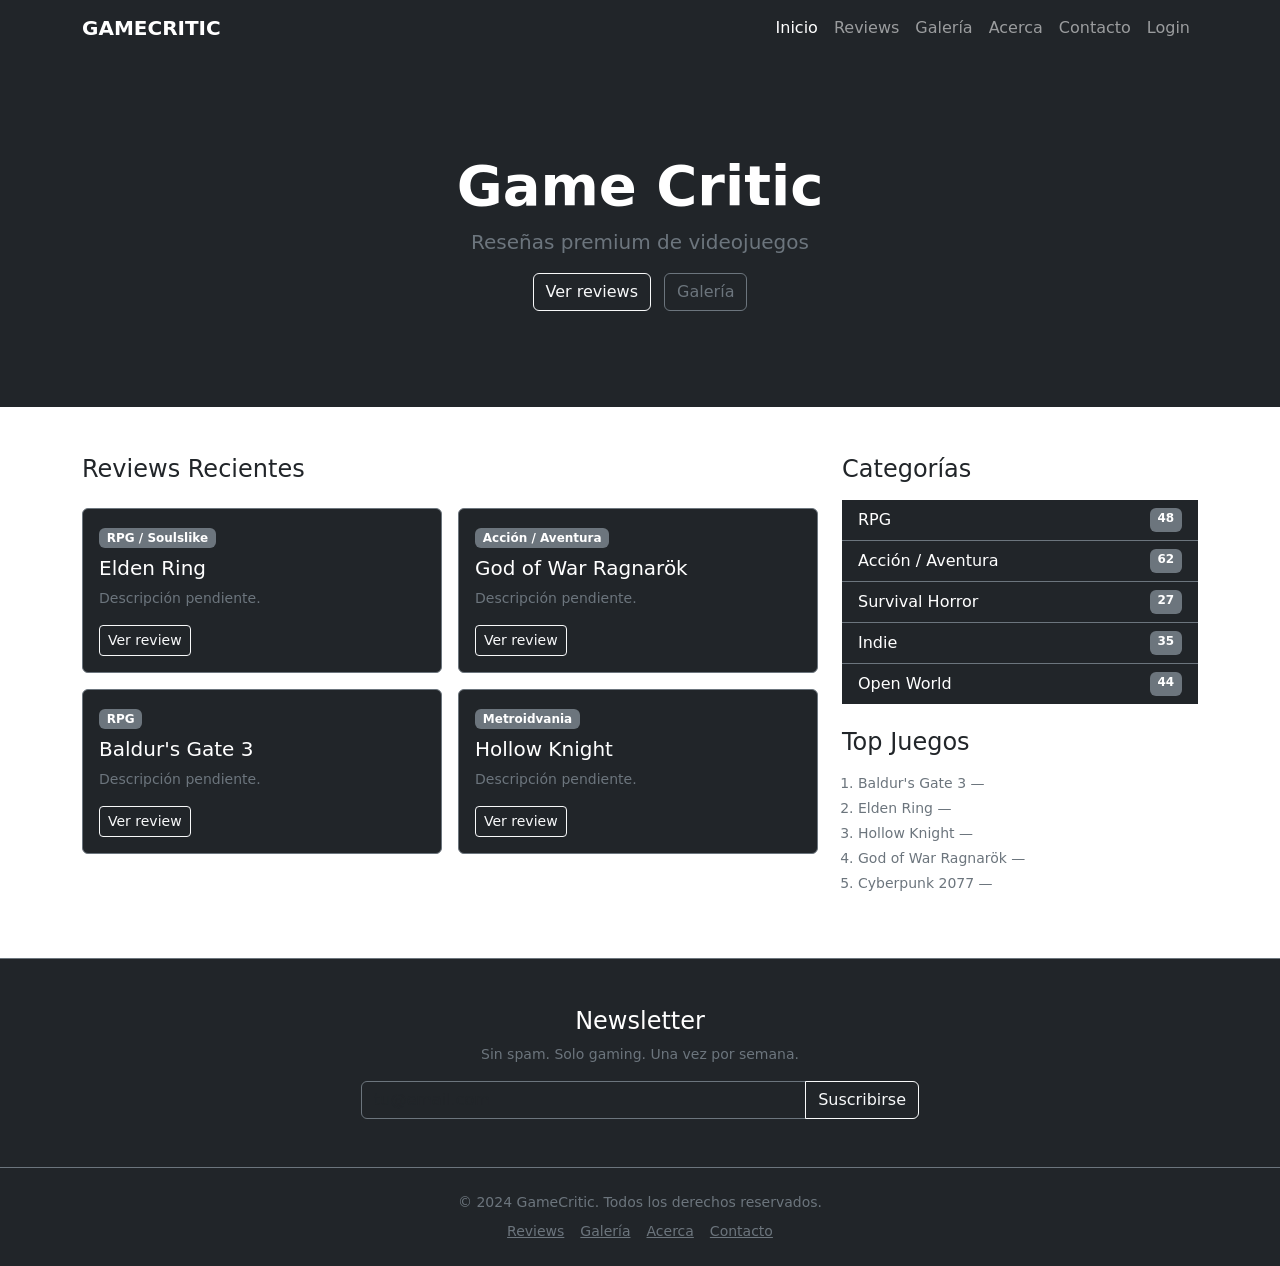
==== index.html @ 5fe4a776 "Base con todas las pages y forma" ====
<!doctype html>
<html lang="es">
  <head>
    <meta charset="UTF-8" />
    <meta name="viewport" content="width=device-width, initial-scale=1.0" />
    <title>Game Critic — Reseñas de Videojuegos</title>

    <link
      rel="stylesheet"
      href="https://cdn.jsdelivr.net/npm/bootstrap@5.3.3/dist/css/bootstrap.min.css"
    />
    <link
      rel="stylesheet"
      href="https://cdn.jsdelivr.net/npm/bootstrap-icons@1.11.3/font/bootstrap-icons.min.css"
    />
    <link rel="stylesheet" href="css/styles.css" />
  </head>
  <body>
    <!-- navbar — falta aplicar estilos propios, por ahora usa Bootstrap puro -->
    <nav class="navbar navbar-expand-lg navbar-dark bg-dark">
      <div class="container">
        <a class="navbar-brand fw-bold" href="index.html">GAMECRITIC</a>
        <button
          class="navbar-toggler"
          type="button"
          data-bs-toggle="collapse"
          data-bs-target="#navMenu"
          aria-controls="navMenu"
          aria-expanded="false"
          aria-label="Toggle navigation"
        >
          <span class="navbar-toggler-icon"></span>
        </button>
        <div class="collapse navbar-collapse" id="navMenu">
          <ul class="navbar-nav ms-auto">
            <li class="nav-item">
              <a class="nav-link active" href="index.html">Inicio</a>
            </li>
            <li class="nav-item">
              <a class="nav-link" href="pages/review.html">Reviews</a>
            </li>
            <li class="nav-item">
              <a class="nav-link" href="pages/galeria.html">Galería</a>
            </li>
            <li class="nav-item">
              <a class="nav-link" href="pages/acerca.html">Acerca</a>
            </li>
            <li class="nav-item">
              <a class="nav-link" href="pages/contacto.html">Contacto</a>
            </li>
            <li class="nav-item">
              <a class="nav-link" href="pages/login.html">Login</a>
            </li>
          </ul>
        </div>
      </div>
    </nav>

    <!-- hero — TODO: convertir en carousel con imagen de fondo y overlay -->
    <div class="bg-dark text-white py-5">
      <div class="container py-5 text-center">
        <h1 class="display-4 fw-bold">Game Critic</h1>
        <p class="lead text-secondary">Reseñas premium de videojuegos</p>
        <a href="pages/review.html" class="btn btn-outline-light me-2"
          >Ver reviews</a
        >
        <a href="pages/galeria.html" class="btn btn-outline-secondary"
          >Galería</a
        >
      </div>
    </div>

    <!-- contenido principal — TODO: armar layout col-lg-8 / col-lg-4 con sidebar -->
    <div class="container py-5">
      <div class="row g-4">
        <div class="col-lg-8">
          <h2 class="h4 mb-4">Reviews Recientes</h2>

          <!-- TODO: reemplazar con cards reales (review-card con imagen, score, género) -->
          <div class="row g-3">
            <div class="col-md-6">
              <div class="card bg-dark text-white border-secondary">
                <div class="card-body">
                  <span class="badge bg-secondary mb-2">RPG / Soulslike</span>
                  <h5 class="card-title">Elden Ring</h5>
                  <p class="card-text text-secondary small">
                    Descripción pendiente.
                  </p>
                  <a
                    href="pages/review.html"
                    class="btn btn-sm btn-outline-light"
                    >Ver review</a
                  >
                </div>
              </div>
            </div>
            <div class="col-md-6">
              <div class="card bg-dark text-white border-secondary">
                <div class="card-body">
                  <span class="badge bg-secondary mb-2">Acción / Aventura</span>
                  <h5 class="card-title">God of War Ragnarök</h5>
                  <p class="card-text text-secondary small">
                    Descripción pendiente.
                  </p>
                  <a
                    href="pages/review.html"
                    class="btn btn-sm btn-outline-light"
                    >Ver review</a
                  >
                </div>
              </div>
            </div>
            <div class="col-md-6">
              <div class="card bg-dark text-white border-secondary">
                <div class="card-body">
                  <span class="badge bg-secondary mb-2">RPG</span>
                  <h5 class="card-title">Baldur's Gate 3</h5>
                  <p class="card-text text-secondary small">
                    Descripción pendiente.
                  </p>
                  <a
                    href="pages/review.html"
                    class="btn btn-sm btn-outline-light"
                    >Ver review</a
                  >
                </div>
              </div>
            </div>
            <div class="col-md-6">
              <div class="card bg-dark text-white border-secondary">
                <div class="card-body">
                  <span class="badge bg-secondary mb-2">Metroidvania</span>
                  <h5 class="card-title">Hollow Knight</h5>
                  <p class="card-text text-secondary small">
                    Descripción pendiente.
                  </p>
                  <a
                    href="pages/review.html"
                    class="btn btn-sm btn-outline-light"
                    >Ver review</a
                  >
                </div>
              </div>
            </div>
          </div>
        </div>

        <!-- sidebar — TODO: agregar buscador, categorías y top juegos con estilos propios -->
        <div class="col-lg-4">
          <h2 class="h4 mb-3">Categorías</h2>
          <ul class="list-group list-group-flush mb-4">
            <li
              class="list-group-item d-flex justify-content-between bg-dark text-white border-secondary"
            >
              RPG <span class="badge bg-secondary">48</span>
            </li>
            <li
              class="list-group-item d-flex justify-content-between bg-dark text-white border-secondary"
            >
              Acción / Aventura <span class="badge bg-secondary">62</span>
            </li>
            <li
              class="list-group-item d-flex justify-content-between bg-dark text-white border-secondary"
            >
              Survival Horror <span class="badge bg-secondary">27</span>
            </li>
            <li
              class="list-group-item d-flex justify-content-between bg-dark text-white border-secondary"
            >
              Indie <span class="badge bg-secondary">35</span>
            </li>
            <li
              class="list-group-item d-flex justify-content-between bg-dark text-white border-secondary"
            >
              Open World <span class="badge bg-secondary">44</span>
            </li>
          </ul>

          <h2 class="h4 mb-3">Top Juegos</h2>
          <!-- TODO: reemplazar con rank-items estilizados -->
          <ol class="text-secondary small ps-3">
            <li class="mb-1">
              Baldur's Gate 3 — <strong class="text-white">99</strong>
            </li>
            <li class="mb-1">
              Elden Ring — <strong class="text-white">97</strong>
            </li>
            <li class="mb-1">
              Hollow Knight — <strong class="text-white">96</strong>
            </li>
            <li class="mb-1">
              God of War Ragnarök — <strong class="text-white">94</strong>
            </li>
            <li class="mb-1">
              Cyberpunk 2077 — <strong class="text-white">91</strong>
            </li>
          </ol>
        </div>
      </div>
    </div>

    <!-- newsletter — TODO: aplicar estilos propios (fondo oscuro, input y botón con neon) -->
    <div class="bg-dark border-top border-secondary py-5">
      <div class="container text-center">
        <h2 class="h4 text-white mb-2">Newsletter</h2>
        <p class="text-secondary small mb-3">
          Sin spam. Solo gaming. Una vez por semana.
        </p>
        <div class="input-group w-50 mx-auto">
          <input
            type="email"
            class="form-control bg-dark text-white border-secondary"
            placeholder="tu@email.com"
          />
          <button class="btn btn-outline-light" type="button">
            Suscribirse
          </button>
        </div>
      </div>
    </div>

    <!-- footer — TODO: expandir con columnas de redes, navegación y legal -->
    <footer class="bg-dark border-top border-secondary py-4">
      <div class="container text-center text-secondary small">
        <p class="mb-1">
          &copy; 2024 GameCritic. Todos los derechos reservados.
        </p>
        <div class="d-flex justify-content-center gap-3 mt-2">
          <a href="pages/review.html" class="text-secondary">Reviews</a>
          <a href="pages/galeria.html" class="text-secondary">Galería</a>
          <a href="pages/acerca.html" class="text-secondary">Acerca</a>
          <a href="pages/contacto.html" class="text-secondary">Contacto</a>
        </div>
      </div>
    </footer>

    <script src="https://cdn.jsdelivr.net/npm/bootstrap@5.3.3/dist/js/bootstrap.bundle.min.js"></script>
  </body>
</html>
---- css/styles.css ----
/* Game critic, este es el principio */

:root {
  --bg: #0a0a0c;
  --bg-card: #111114;
  --white: #f0f0f0;
  --muted: #6b7280;
  --neon: #39ff64;
  --red: #ff3939;
  --border-glass: rgba(255, 255, 255, 0.08);

  --ff-display: "Barlow Condensed", sans-serif;
  --ff-body: "Inter", sans-serif;
  --ff-mono: "JetBrains Mono", monospace;
}

/* estilos generales del body (quizás despues se cambian), navbar, hero, cards, sidebar, footer... */
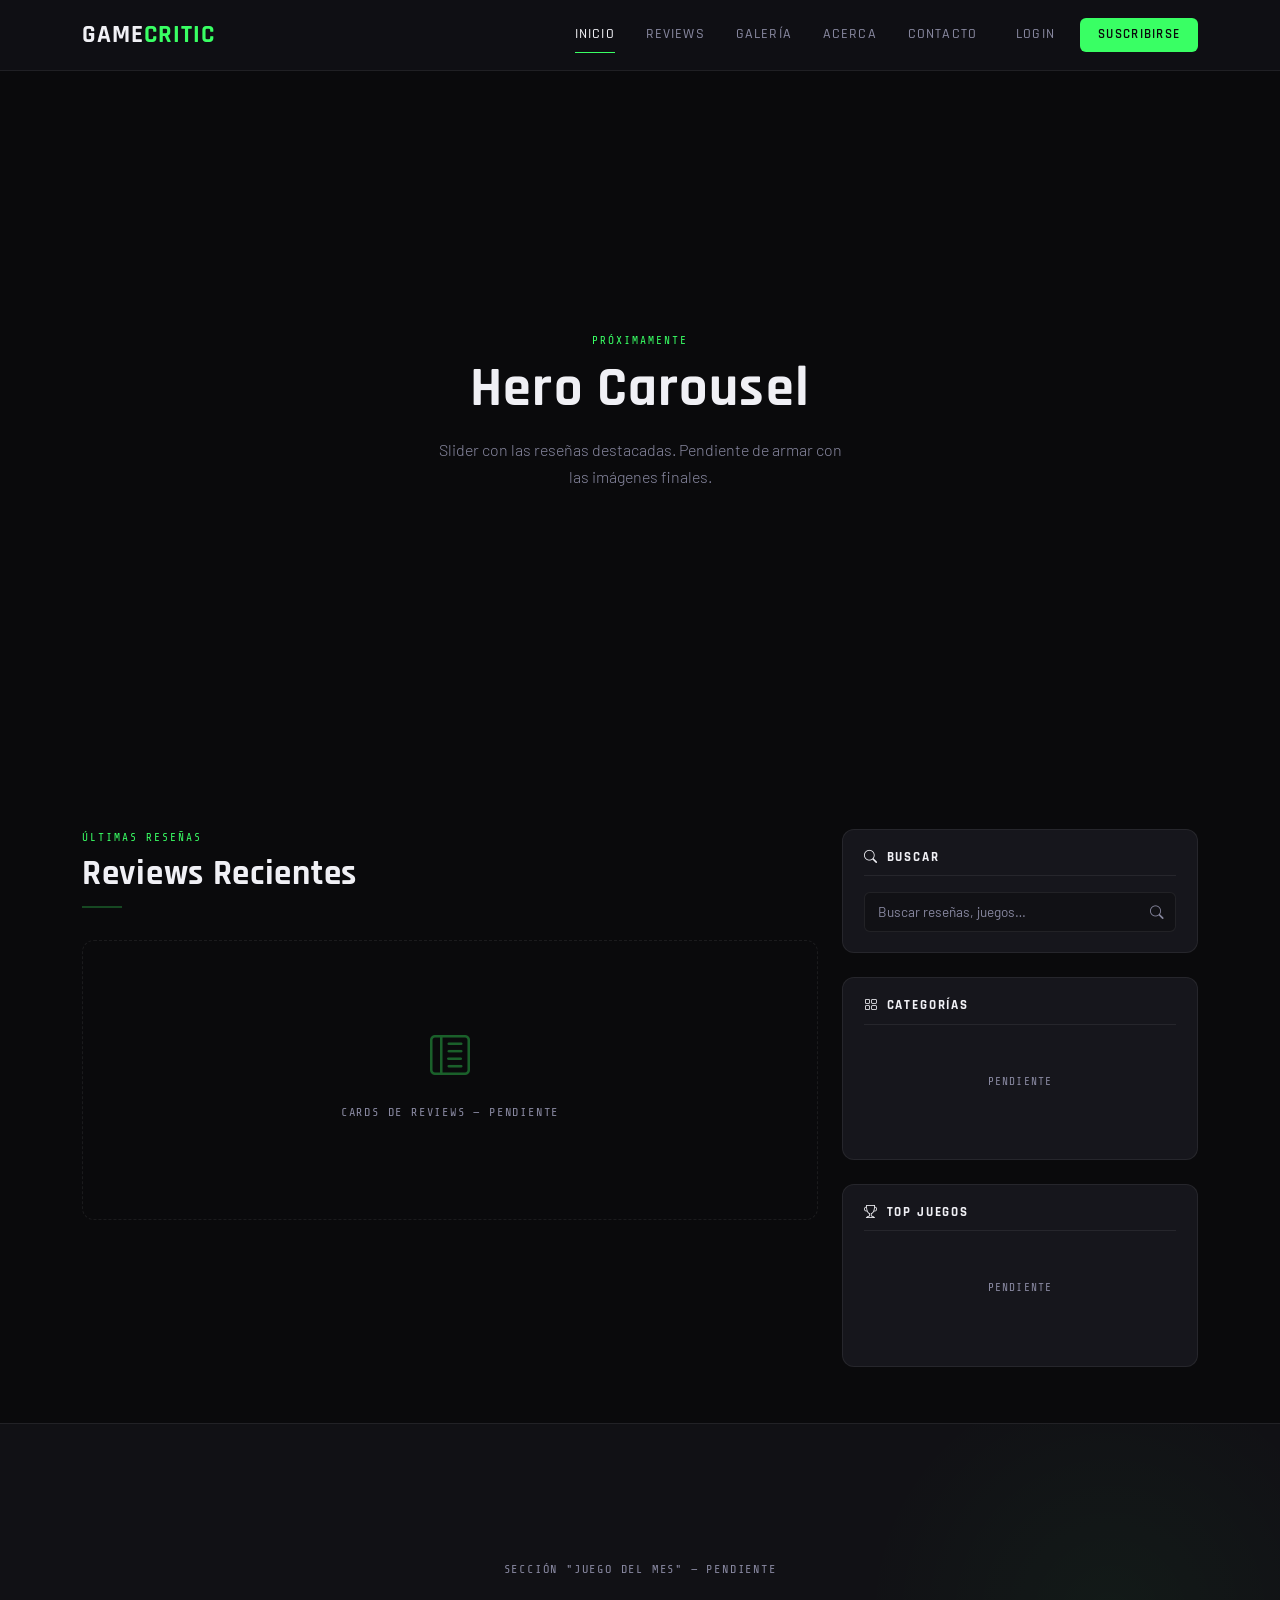
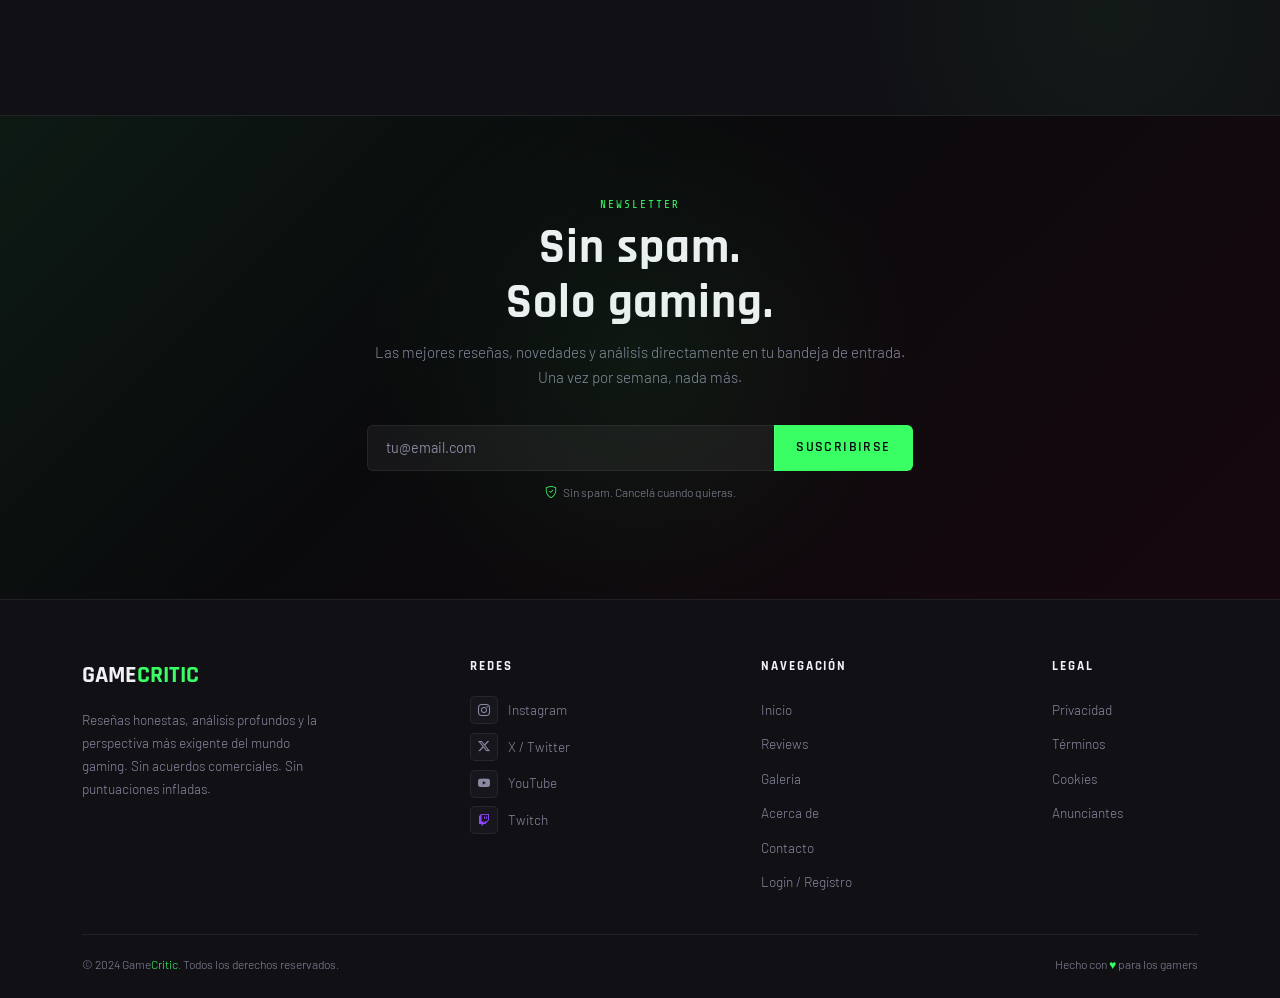
==== commit 9f9b5d30: "Styles e Index mejorados" ====
--- a/index.html
+++ b/index.html
@@ -16,10 +16,11 @@
     <link rel="stylesheet" href="css/styles.css" />
   </head>
   <body>
-    <!-- navbar — falta aplicar estilos propios, por ahora usa Bootstrap puro -->
-    <nav class="navbar navbar-expand-lg navbar-dark bg-dark">
-      <div class="container">
-        <a class="navbar-brand fw-bold" href="index.html">GAMECRITIC</a>
+    <!-- navbar -->
+    <nav id="mainNav" class="navbar navbar-expand-lg fixed-top">
+      <div class="container">
+        <a class="navbar-brand" href="index.html">GAME<span>CRITIC</span></a>
+
         <button
           class="navbar-toggler"
           type="button"
@@ -31,8 +32,11 @@
         >
           <span class="navbar-toggler-icon"></span>
         </button>
+
         <div class="collapse navbar-collapse" id="navMenu">
-          <ul class="navbar-nav ms-auto">
+          <ul
+            class="navbar-nav ms-auto align-items-lg-center gap-lg-1 py-3 py-lg-0"
+          >
             <li class="nav-item">
               <a class="nav-link active" href="index.html">Inicio</a>
             </li>
@@ -40,196 +44,288 @@
               <a class="nav-link" href="pages/review.html">Reviews</a>
             </li>
             <li class="nav-item">
-              <a class="nav-link" href="pages/galeria.html">Galería</a>
-            </li>
-            <li class="nav-item">
-              <a class="nav-link" href="pages/acerca.html">Acerca</a>
-            </li>
-            <li class="nav-item">
-              <a class="nav-link" href="pages/contacto.html">Contacto</a>
-            </li>
-            <li class="nav-item">
+              <a class="nav-link" href="pages/gallery.html">Galería</a>
+            </li>
+            <li class="nav-item">
+              <a class="nav-link" href="pages/about.html">Acerca</a>
+            </li>
+            <li class="nav-item">
+              <a class="nav-link" href="pages/contact.html">Contacto</a>
+            </li>
+            <li class="nav-item ms-lg-2">
               <a class="nav-link" href="pages/login.html">Login</a>
             </li>
+            <li class="nav-item ms-lg-2">
+              <a class="nav-link btn-nav-subscribe" href="pages/login.html"
+                >Suscribirse</a
+              >
+            </li>
           </ul>
         </div>
       </div>
     </nav>
 
-    <!-- hero — TODO: convertir en carousel con imagen de fondo y overlay -->
-    <div class="bg-dark text-white py-5">
-      <div class="container py-5 text-center">
-        <h1 class="display-4 fw-bold">Game Critic</h1>
-        <p class="lead text-secondary">Reseñas premium de videojuegos</p>
-        <a href="pages/review.html" class="btn btn-outline-light me-2"
-          >Ver reviews</a
-        >
-        <a href="pages/galeria.html" class="btn btn-outline-secondary"
-          >Galería</a
-        >
+    <!-- falta carusel -->
+    <div
+      style="
+        min-height: 85vh;
+        display: flex;
+        align-items: center;
+        justify-content: center;
+        padding-top: 57px;
+      "
+    >
+      <div class="text-center px-3">
+        <p class="section-label">Próximamente</p>
+        <h1 style="font-size: clamp(2rem, 5vw, 3.5rem); color: var(--white)">
+          Hero Carousel
+        </h1>
+        <p style="color: var(--muted); max-width: 420px; margin: 1rem auto 0">
+          Slider con las reseñas destacadas. Pendiente de armar con las imágenes
+          finales.
+        </p>
       </div>
     </div>
 
-    <!-- contenido principal — TODO: armar layout col-lg-8 / col-lg-4 con sidebar -->
-    <div class="container py-5">
-      <div class="row g-4">
-        <div class="col-lg-8">
-          <h2 class="h4 mb-4">Reviews Recientes</h2>
-
-          <!-- TODO: reemplazar con cards reales (review-card con imagen, score, género) -->
-          <div class="row g-3">
-            <div class="col-md-6">
-              <div class="card bg-dark text-white border-secondary">
-                <div class="card-body">
-                  <span class="badge bg-secondary mb-2">RPG / Soulslike</span>
-                  <h5 class="card-title">Elden Ring</h5>
-                  <p class="card-text text-secondary small">
-                    Descripción pendiente.
-                  </p>
-                  <a
-                    href="pages/review.html"
-                    class="btn btn-sm btn-outline-light"
-                    >Ver review</a
-                  >
+    <!-- contenido principal -->
+    <section class="content-wrapper">
+      <div class="container">
+        <div class="row g-4">
+          <!-- columna principal -->
+          <div class="col-lg-8">
+            <div class="mb-4">
+              <p class="section-label">Últimas reseñas</p>
+              <h2 class="section-title">Reviews Recientes</h2>
+              <hr class="section-rule" />
+            </div>
+
+            <!-- imagenes faltantes -->
+            <div
+              style="
+                border: 1px dashed var(--border-glass);
+                border-radius: 12px;
+                padding: 5rem 2rem;
+                text-align: center;
+                color: var(--muted);
+              "
+            >
+              <i
+                class="bi bi-layout-text-sidebar-reverse"
+                style="
+                  font-size: 2.5rem;
+                  color: var(--neon);
+                  opacity: 0.35;
+                  display: block;
+                  margin-bottom: 1rem;
+                "
+              ></i>
+              <p
+                style="
+                  font-family: var(--ff-mono);
+                  font-size: 0.75rem;
+                  letter-spacing: 0.15em;
+                  text-transform: uppercase;
+                "
+              >
+                Cards de reviews — pendiente
+              </p>
+            </div>
+          </div>
+
+          <!-- sidebar -->
+          <div class="col-lg-4">
+            <aside class="sidebar">
+              <!-- buscador -->
+              <div class="sidebar-widget">
+                <h6><i class="bi bi-search me-2"></i>Buscar</h6>
+                <div class="search-wrap">
+                  <input type="search" placeholder="Buscar reseñas, juegos…" />
+                  <i class="bi bi-search search-icon"></i>
                 </div>
               </div>
-            </div>
-            <div class="col-md-6">
-              <div class="card bg-dark text-white border-secondary">
-                <div class="card-body">
-                  <span class="badge bg-secondary mb-2">Acción / Aventura</span>
-                  <h5 class="card-title">God of War Ragnarök</h5>
-                  <p class="card-text text-secondary small">
-                    Descripción pendiente.
+
+              <!-- widget categorias -->
+              <div class="sidebar-widget">
+                <h6><i class="bi bi-grid me-2"></i>Categorías</h6>
+                <div
+                  style="
+                    padding: 2rem 0;
+                    text-align: center;
+                    color: var(--muted);
+                  "
+                >
+                  <p
+                    style="
+                      font-family: var(--ff-mono);
+                      font-size: 0.7rem;
+                      letter-spacing: 0.1em;
+                      text-transform: uppercase;
+                    "
+                  >
+                    Pendiente
                   </p>
-                  <a
-                    href="pages/review.html"
-                    class="btn btn-sm btn-outline-light"
-                    >Ver review</a
-                  >
                 </div>
               </div>
-            </div>
-            <div class="col-md-6">
-              <div class="card bg-dark text-white border-secondary">
-                <div class="card-body">
-                  <span class="badge bg-secondary mb-2">RPG</span>
-                  <h5 class="card-title">Baldur's Gate 3</h5>
-                  <p class="card-text text-secondary small">
-                    Descripción pendiente.
+
+              <!-- div.rankitem -->
+              <div class="sidebar-widget">
+                <h6><i class="bi bi-trophy me-2"></i>Top Juegos</h6>
+                <div
+                  style="
+                    padding: 2rem 0;
+                    text-align: center;
+                    color: var(--muted);
+                  "
+                >
+                  <p
+                    style="
+                      font-family: var(--ff-mono);
+                      font-size: 0.7rem;
+                      letter-spacing: 0.1em;
+                      text-transform: uppercase;
+                    "
+                  >
+                    Pendiente
                   </p>
-                  <a
-                    href="pages/review.html"
-                    class="btn btn-sm btn-outline-light"
-                    >Ver review</a
-                  >
                 </div>
               </div>
+            </aside>
+          </div>
+        </div>
+      </div>
+    </section>
+
+    <!-- juego del mes -->
+    <section class="gotm-section">
+      <div class="container">
+        <div class="text-center py-5" style="color: var(--muted)">
+          <i
+            class="bi bi-calendar-star"
+            style="
+              font-size: 2.5rem;
+              color: var(--neon);
+              opacity: 0.35;
+              display: block;
+              margin-bottom: 1rem;
+            "
+          ></i>
+          <p
+            style="
+              font-family: var(--ff-mono);
+              font-size: 0.75rem;
+              letter-spacing: 0.15em;
+              text-transform: uppercase;
+            "
+          >
+            Sección "Juego del Mes" — pendiente
+          </p>
+        </div>
+      </div>
+    </section>
+
+    <!-- newsletter -->
+    <section class="newsletter-section">
+      <div class="container">
+        <div class="row justify-content-center text-center">
+          <div class="col-lg-6">
+            <p class="section-label">Newsletter</p>
+            <h2 class="newsletter-title">Sin spam.<br />Solo gaming.</h2>
+            <p class="newsletter-sub">
+              Las mejores reseñas, novedades y análisis directamente en tu
+              bandeja de entrada. Una vez por semana, nada más.
+            </p>
+            <!-- TODO: agregar acción al form cuando esté definido el destino -->
+            <div class="input-group newsletter-form">
+              <input
+                type="email"
+                class="form-control"
+                placeholder="tu@email.com"
+              />
+              <button class="btn-sub" type="button">Suscribirse</button>
             </div>
-            <div class="col-md-6">
-              <div class="card bg-dark text-white border-secondary">
-                <div class="card-body">
-                  <span class="badge bg-secondary mb-2">Metroidvania</span>
-                  <h5 class="card-title">Hollow Knight</h5>
-                  <p class="card-text text-secondary small">
-                    Descripción pendiente.
-                  </p>
-                  <a
-                    href="pages/review.html"
-                    class="btn btn-sm btn-outline-light"
-                    >Ver review</a
-                  >
-                </div>
-              </div>
-            </div>
-          </div>
-        </div>
-
-        <!-- sidebar — TODO: agregar buscador, categorías y top juegos con estilos propios -->
-        <div class="col-lg-4">
-          <h2 class="h4 mb-3">Categorías</h2>
-          <ul class="list-group list-group-flush mb-4">
-            <li
-              class="list-group-item d-flex justify-content-between bg-dark text-white border-secondary"
-            >
-              RPG <span class="badge bg-secondary">48</span>
-            </li>
-            <li
-              class="list-group-item d-flex justify-content-between bg-dark text-white border-secondary"
-            >
-              Acción / Aventura <span class="badge bg-secondary">62</span>
-            </li>
-            <li
-              class="list-group-item d-flex justify-content-between bg-dark text-white border-secondary"
-            >
-              Survival Horror <span class="badge bg-secondary">27</span>
-            </li>
-            <li
-              class="list-group-item d-flex justify-content-between bg-dark text-white border-secondary"
-            >
-              Indie <span class="badge bg-secondary">35</span>
-            </li>
-            <li
-              class="list-group-item d-flex justify-content-between bg-dark text-white border-secondary"
-            >
-              Open World <span class="badge bg-secondary">44</span>
-            </li>
-          </ul>
-
-          <h2 class="h4 mb-3">Top Juegos</h2>
-          <!-- TODO: reemplazar con rank-items estilizados -->
-          <ol class="text-secondary small ps-3">
-            <li class="mb-1">
-              Baldur's Gate 3 — <strong class="text-white">99</strong>
-            </li>
-            <li class="mb-1">
-              Elden Ring — <strong class="text-white">97</strong>
-            </li>
-            <li class="mb-1">
-              Hollow Knight — <strong class="text-white">96</strong>
-            </li>
-            <li class="mb-1">
-              God of War Ragnarök — <strong class="text-white">94</strong>
-            </li>
-            <li class="mb-1">
-              Cyberpunk 2077 — <strong class="text-white">91</strong>
-            </li>
-          </ol>
-        </div>
-      </div>
-    </div>
-
-    <!-- newsletter — TODO: aplicar estilos propios (fondo oscuro, input y botón con neon) -->
-    <div class="bg-dark border-top border-secondary py-5">
-      <div class="container text-center">
-        <h2 class="h4 text-white mb-2">Newsletter</h2>
-        <p class="text-secondary small mb-3">
-          Sin spam. Solo gaming. Una vez por semana.
-        </p>
-        <div class="input-group w-50 mx-auto">
-          <input
-            type="email"
-            class="form-control bg-dark text-white border-secondary"
-            placeholder="tu@email.com"
-          />
-          <button class="btn btn-outline-light" type="button">
-            Suscribirse
-          </button>
-        </div>
-      </div>
-    </div>
-
-    <!-- footer — TODO: expandir con columnas de redes, navegación y legal -->
-    <footer class="bg-dark border-top border-secondary py-4">
-      <div class="container text-center text-secondary small">
-        <p class="mb-1">
-          &copy; 2024 GameCritic. Todos los derechos reservados.
-        </p>
-        <div class="d-flex justify-content-center gap-3 mt-2">
-          <a href="pages/review.html" class="text-secondary">Reviews</a>
-          <a href="pages/galeria.html" class="text-secondary">Galería</a>
-          <a href="pages/acerca.html" class="text-secondary">Acerca</a>
-          <a href="pages/contacto.html" class="text-secondary">Contacto</a>
+            <p class="newsletter-note">
+              <i class="bi bi-shield-check me-1 text-neon"></i>
+              Sin spam. Cancelá cuando quieras.
+            </p>
+          </div>
+        </div>
+      </div>
+    </section>
+
+    <!-- footer -->
+    <footer class="site-footer">
+      <div class="container">
+        <div class="row g-5">
+          <div class="col-lg-4">
+            <div class="footer-logo">GAME<span>CRITIC</span></div>
+            <p class="footer-desc">
+              Reseñas honestas, análisis profundos y la perspectiva más exigente
+              del mundo gaming. Sin acuerdos comerciales. Sin puntuaciones
+              infladas.
+            </p>
+          </div>
+
+          <div class="col-lg-3 col-sm-6">
+            <p class="footer-heading">Redes</p>
+            <ul class="footer-social">
+              <li>
+                <a href="pages/404.html">
+                  <span class="s-icon"><i class="bi bi-instagram"></i></span>
+                  Instagram
+                </a>
+              </li>
+              <li>
+                <a href="pages/404.html">
+                  <span class="s-icon"><i class="bi bi-twitter-x"></i></span>
+                  X / Twitter
+                </a>
+              </li>
+              <li>
+                <a href="pages/404.html">
+                  <span class="s-icon"><i class="bi bi-youtube"></i></span>
+                  YouTube
+                </a>
+              </li>
+              <li>
+                <a href="pages/404.html">
+                  <span class="s-icon" style="color: #9146ff"
+                    ><i class="bi bi-twitch"></i
+                  ></span>
+                  Twitch
+                </a>
+              </li>
+            </ul>
+          </div>
+
+          <div class="col-lg-3 col-sm-6">
+            <p class="footer-heading">Navegación</p>
+            <ul class="footer-links">
+              <li><a href="index.html">Inicio</a></li>
+              <li><a href="pages/review.html">Reviews</a></li>
+              <li><a href="pages/gallery.html">Galería</a></li>
+              <li><a href="pages/about.html">Acerca de</a></li>
+              <li><a href="pages/contact.html">Contacto</a></li>
+              <li><a href="pages/login.html">Login / Registro</a></li>
+            </ul>
+          </div>
+
+          <div class="col-lg-2 col-sm-6">
+            <p class="footer-heading">Legal</p>
+            <ul class="footer-links">
+              <li><a href="pages/404.html">Privacidad</a></li>
+              <li><a href="pages/404.html">Términos</a></li>
+              <li><a href="pages/404.html">Cookies</a></li>
+              <li><a href="pages/404.html">Anunciantes</a></li>
+            </ul>
+          </div>
+        </div>
+
+        <div class="footer-bottom">
+          <p>
+            &copy; 2024 Game<span class="neon-dot">Critic</span>. Todos los
+            derechos reservados.
+          </p>
+          <p>Hecho con <span class="neon-dot">&#9829;</span> para los gamers</p>
         </div>
       </div>
     </footer>
--- a/css/styles.css
+++ b/css/styles.css
@@ -1,17 +1,1183 @@
-/* Game critic, este es el principio */
+/* game-critic — global styles */
+
+@import url("https://fonts.googleapis.com/css2?family=Rajdhani:wght@400;500;600;700&family=Barlow:ital,wght@0,300;0,400;0,500;0,600;1,300&family=Share+Tech+Mono&display=swap");
 
 :root {
-  --bg: #0a0a0c;
-  --bg-card: #111114;
-  --white: #f0f0f0;
-  --muted: #6b7280;
+  --bg-base: #0a0a0c;
+  --bg-surface: #111115;
+  --bg-card: #16161c;
+  --bg-glass: rgba(18, 18, 24, 0.72);
+  --border-glass: rgba(255, 255, 255, 0.07);
+  --border-glow: rgba(57, 255, 100, 0.25);
   --neon: #39ff64;
-  --red: #ff3939;
-  --border-glass: rgba(255, 255, 255, 0.08);
-
-  --ff-display: "Barlow Condensed", sans-serif;
-  --ff-body: "Inter", sans-serif;
-  --ff-mono: "JetBrains Mono", monospace;
-}
-
-/* estilos generales del body (quizás despues se cambian), navbar, hero, cards, sidebar, footer... */
+  --neon-dim: #1db84a;
+  --red: #e63946;
+  --white: #f0f0f5;
+  --muted: #8888a0;
+  --ff-display: "Rajdhani", sans-serif;
+  --ff-body: "Barlow", sans-serif;
+  --ff-mono: "Share Tech Mono", monospace;
+  --radius: 6px;
+  --radius-lg: 12px;
+  --transition: 0.25s ease;
+}
+
+/* ─── base ─── */
+*,
+*::before,
+*::after {
+  box-sizing: border-box;
+}
+
+html {
+  scroll-behavior: smooth;
+}
+
+body {
+  background-color: var(--bg-base);
+  color: var(--white);
+  font-family: var(--ff-body);
+  font-weight: 300;
+  font-size: 1rem;
+  line-height: 1.65;
+  overflow-x: hidden;
+}
+
+a {
+  color: inherit;
+  text-decoration: none;
+  transition: color var(--transition);
+}
+a:hover {
+  color: var(--neon);
+}
+
+img {
+  max-width: 100%;
+  display: block;
+}
+
+/* ─── tipografías ─── */
+h1,
+h2,
+h3,
+h4,
+h5,
+h6 {
+  font-family: var(--ff-display);
+  font-weight: 700;
+  letter-spacing: 0.02em;
+  line-height: 1.15;
+}
+
+.section-label {
+  font-family: var(--ff-mono);
+  font-size: 0.7rem;
+  letter-spacing: 0.18em;
+  text-transform: uppercase;
+  color: var(--neon);
+  margin-bottom: 0.4rem;
+}
+
+.section-title {
+  font-family: var(--ff-display);
+  font-size: clamp(1.5rem, 3vw, 2.2rem);
+  font-weight: 700;
+  color: var(--white);
+  margin-bottom: 0.25rem;
+}
+
+.section-rule {
+  width: 40px;
+  height: 2px;
+  background: var(--neon);
+  border: none;
+  margin: 0.75rem 0 2rem 0;
+}
+
+/* ─── navbar ─── */
+#mainNav {
+  background: var(--bg-glass);
+  backdrop-filter: blur(18px);
+  -webkit-backdrop-filter: blur(18px);
+  border-bottom: 1px solid var(--border-glass);
+  padding: 0.6rem 0;
+  transition: background var(--transition);
+}
+
+.navbar-brand {
+  font-family: var(--ff-display);
+  font-size: 1.55rem;
+  font-weight: 700;
+  letter-spacing: 0.04em;
+  color: var(--white) !important;
+}
+
+.navbar-brand span {
+  color: var(--neon);
+}
+
+.nav-link {
+  font-family: var(--ff-display);
+  font-size: 0.88rem;
+  font-weight: 500;
+  letter-spacing: 0.08em;
+  text-transform: uppercase;
+  color: var(--muted) !important;
+  padding: 0.4rem 0.85rem !important;
+  position: relative;
+  transition: color var(--transition);
+}
+
+.nav-link::after {
+  content: "";
+  position: absolute;
+  bottom: 0;
+  left: 0.85rem;
+  right: 0.85rem;
+  height: 1px;
+  background: var(--neon);
+  transform: scaleX(0);
+  transform-origin: left;
+  transition: transform var(--transition);
+}
+
+.nav-link:hover,
+.nav-link.active {
+  color: var(--white) !important;
+}
+
+.nav-link:hover::after,
+.nav-link.active::after {
+  transform: scaleX(1);
+}
+
+.btn-nav-subscribe {
+  font-family: var(--ff-display);
+  font-size: 0.82rem;
+  font-weight: 600;
+  letter-spacing: 0.1em;
+  text-transform: uppercase;
+  color: var(--bg-base) !important;
+  background: var(--neon);
+  border: none;
+  padding: 0.4rem 1.1rem !important;
+  border-radius: var(--radius);
+  transition:
+    background var(--transition),
+    box-shadow var(--transition);
+}
+
+.btn-nav-subscribe:hover {
+  background: #fff !important;
+  box-shadow: 0 0 18px rgba(57, 255, 100, 0.45);
+  color: var(--bg-base) !important;
+}
+
+.navbar-toggler {
+  border-color: var(--border-glass);
+}
+.navbar-toggler-icon {
+  filter: invert(1);
+}
+
+/* ─── hero carousel ─── */
+#heroCarousel {
+  margin-top: 57px; /* navbar height */
+}
+
+.hero-slide {
+  height: 92vh;
+  min-height: 540px;
+  position: relative;
+  overflow: hidden;
+}
+
+.hero-bg {
+  position: absolute;
+  inset: 0;
+  background-size: cover;
+  background-position: center top;
+  transform: scale(1.06);
+  transition: transform 1.2s ease;
+  filter: saturate(0.8);
+}
+
+.carousel-item.active .hero-bg {
+  transform: scale(1);
+}
+
+.hero-overlay {
+  position: absolute;
+  inset: 0;
+  background: linear-gradient(
+    to right,
+    rgba(10, 10, 12, 0.92) 0%,
+    rgba(10, 10, 12, 0.65) 50%,
+    rgba(10, 10, 12, 0.2) 100%
+  );
+}
+
+.hero-content {
+  position: absolute;
+  inset: 0;
+  display: flex;
+  flex-direction: column;
+  justify-content: center;
+  padding: 0 5vw;
+  max-width: 680px;
+}
+
+.hero-badge {
+  display: inline-block;
+  font-family: var(--ff-mono);
+  font-size: 0.68rem;
+  letter-spacing: 0.2em;
+  text-transform: uppercase;
+  color: var(--neon);
+  border: 1px solid var(--border-glow);
+  padding: 0.2rem 0.7rem;
+  border-radius: 2px;
+  margin-bottom: 1rem;
+  width: fit-content;
+}
+
+.hero-title {
+  font-size: clamp(2.4rem, 6vw, 4.8rem);
+  font-weight: 700;
+  color: #fff;
+  line-height: 1.05;
+  margin-bottom: 1rem;
+  text-shadow: 0 4px 32px rgba(0, 0, 0, 0.6);
+}
+
+.hero-desc {
+  font-size: 1rem;
+  font-weight: 300;
+  color: rgba(240, 240, 245, 0.78);
+  margin-bottom: 1.8rem;
+  max-width: 480px;
+}
+
+.hero-score {
+  display: inline-flex;
+  align-items: center;
+  gap: 0.6rem;
+  margin-bottom: 1.6rem;
+}
+
+.score-box {
+  font-family: var(--ff-display);
+  font-size: 1.6rem;
+  font-weight: 700;
+  background: var(--neon);
+  color: var(--bg-base);
+  padding: 0.1rem 0.55rem;
+  border-radius: var(--radius);
+  line-height: 1;
+}
+
+.score-label {
+  font-family: var(--ff-mono);
+  font-size: 0.68rem;
+  letter-spacing: 0.12em;
+  color: var(--muted);
+  text-transform: uppercase;
+}
+
+.btn-hero {
+  font-family: var(--ff-display);
+  font-size: 0.9rem;
+  font-weight: 600;
+  letter-spacing: 0.1em;
+  text-transform: uppercase;
+  color: var(--bg-base);
+  background: var(--neon);
+  border: none;
+  padding: 0.7rem 1.8rem;
+  border-radius: var(--radius);
+  display: inline-block;
+  transition:
+    box-shadow var(--transition),
+    background var(--transition);
+}
+
+.btn-hero:hover {
+  background: #fff;
+  color: var(--bg-base);
+  box-shadow: 0 0 24px rgba(57, 255, 100, 0.5);
+}
+
+.btn-hero-outline {
+  background: transparent;
+  color: var(--white);
+  border: 1px solid rgba(255, 255, 255, 0.3);
+  margin-left: 0.8rem;
+}
+
+.btn-hero-outline:hover {
+  background: rgba(255, 255, 255, 0.1);
+  color: var(--white);
+  box-shadow: none;
+}
+
+/* carousel controls */
+.carousel-control-prev,
+.carousel-control-next {
+  width: 4%;
+  opacity: 0.6;
+  transition: opacity var(--transition);
+}
+
+.carousel-control-prev:hover,
+.carousel-control-next:hover {
+  opacity: 1;
+}
+
+.carousel-indicators [data-bs-target] {
+  width: 28px;
+  height: 2px;
+  border-radius: 1px;
+  background: rgba(255, 255, 255, 0.4);
+  border: none;
+  transition:
+    background var(--transition),
+    width var(--transition);
+}
+
+.carousel-indicators .active {
+  background: var(--neon);
+  width: 44px;
+}
+
+/* ─── contenido principal ─── */
+.content-wrapper {
+  padding: 4rem 0 2rem;
+}
+
+/* ─── cards ─── */
+.review-card {
+  background: var(--bg-card);
+  border: 1px solid var(--border-glass);
+  border-radius: var(--radius-lg);
+  overflow: hidden;
+  transition:
+    transform var(--transition),
+    box-shadow var(--transition),
+    border-color var(--transition);
+  height: 100%;
+}
+
+.review-card:hover {
+  transform: translateY(-4px);
+  box-shadow:
+    0 8px 40px rgba(0, 0, 0, 0.5),
+    0 0 0 1px var(--border-glow);
+  border-color: var(--border-glow);
+}
+
+.review-card-img {
+  position: relative;
+  overflow: hidden;
+  height: 200px;
+}
+
+.review-card-img img {
+  width: 100%;
+  height: 100%;
+  object-fit: cover;
+  object-position: top;
+  transition: transform 0.5s ease;
+}
+
+.review-card:hover .review-card-img img {
+  transform: scale(1.05);
+}
+
+.card-genre {
+  position: absolute;
+  top: 0.7rem;
+  left: 0.7rem;
+  font-family: var(--ff-mono);
+  font-size: 0.62rem;
+  letter-spacing: 0.15em;
+  text-transform: uppercase;
+  background: rgba(10, 10, 12, 0.85);
+  color: var(--neon);
+  padding: 0.2rem 0.5rem;
+  border-radius: 3px;
+  border: 1px solid var(--border-glow);
+}
+
+.card-score {
+  position: absolute;
+  bottom: 0.7rem;
+  right: 0.7rem;
+  font-family: var(--ff-display);
+  font-size: 1.1rem;
+  font-weight: 700;
+  background: var(--neon);
+  color: var(--bg-base);
+  width: 40px;
+  height: 40px;
+  border-radius: 6px;
+  display: flex;
+  align-items: center;
+  justify-content: center;
+  line-height: 1;
+}
+
+.card-score.score-red {
+  background: var(--red);
+  color: #fff;
+}
+
+.review-card-body {
+  padding: 1.15rem 1.25rem 1.4rem;
+}
+
+.review-card-body h5 {
+  font-size: 1.05rem;
+  font-weight: 700;
+  color: var(--white);
+  margin-bottom: 0.4rem;
+}
+
+.review-card-body p {
+  font-size: 0.85rem;
+  color: var(--muted);
+  margin-bottom: 1rem;
+  display: -webkit-box;
+  -webkit-line-clamp: 3;
+  -webkit-box-orient: vertical;
+  overflow: hidden;
+}
+
+.btn-review {
+  font-family: var(--ff-display);
+  font-size: 0.78rem;
+  font-weight: 600;
+  letter-spacing: 0.1em;
+  text-transform: uppercase;
+  color: var(--neon);
+  border: 1px solid var(--border-glow);
+  padding: 0.35rem 0.9rem;
+  border-radius: var(--radius);
+  display: inline-block;
+  transition:
+    background var(--transition),
+    color var(--transition);
+}
+
+.btn-review:hover {
+  background: var(--neon);
+  color: var(--bg-base);
+}
+
+/* ─── sidebar ─── */
+.sidebar {
+  position: sticky;
+  top: 76px;
+}
+
+.sidebar-widget {
+  background: var(--bg-card);
+  border: 1px solid var(--border-glass);
+  border-radius: var(--radius-lg);
+  padding: 1.25rem 1.3rem;
+  margin-bottom: 1.5rem;
+}
+
+.sidebar-widget h6 {
+  font-family: var(--ff-display);
+  font-size: 0.82rem;
+  font-weight: 700;
+  letter-spacing: 0.14em;
+  text-transform: uppercase;
+  color: var(--white);
+  margin-bottom: 1rem;
+  padding-bottom: 0.6rem;
+  border-bottom: 1px solid var(--border-glass);
+}
+
+/* buscador */
+.search-wrap {
+  position: relative;
+}
+
+.search-wrap input {
+  background: var(--bg-surface);
+  border: 1px solid var(--border-glass);
+  color: var(--white);
+  border-radius: var(--radius);
+  padding: 0.5rem 2.4rem 0.5rem 0.85rem;
+  font-size: 0.85rem;
+  width: 100%;
+  transition: border-color var(--transition);
+}
+
+.search-wrap input::placeholder {
+  color: var(--muted);
+}
+.search-wrap input:focus {
+  outline: none;
+  border-color: var(--border-glow);
+  background: var(--bg-card);
+}
+
+.search-wrap .search-icon {
+  position: absolute;
+  right: 0.75rem;
+  top: 50%;
+  transform: translateY(-50%);
+  color: var(--muted);
+  font-size: 0.85rem;
+  pointer-events: none;
+}
+
+/* categorias */
+.cat-list {
+  list-style: none;
+  padding: 0;
+  margin: 0;
+}
+
+.cat-list li {
+  display: flex;
+  align-items: center;
+  justify-content: space-between;
+  padding: 0.45rem 0;
+  border-bottom: 1px solid var(--border-glass);
+  font-size: 0.85rem;
+  cursor: pointer;
+  transition: color var(--transition);
+}
+
+.cat-list li:last-child {
+  border-bottom: none;
+}
+.cat-list li:hover {
+  color: var(--neon);
+}
+
+.cat-count {
+  font-family: var(--ff-mono);
+  font-size: 0.68rem;
+  color: var(--muted);
+  background: var(--bg-surface);
+  padding: 0.1rem 0.4rem;
+  border-radius: 3px;
+}
+
+/* rankin de juegos */
+.rank-item {
+  display: flex;
+  align-items: center;
+  gap: 0.85rem;
+  padding: 0.55rem 0;
+  border-bottom: 1px solid var(--border-glass);
+}
+
+.rank-item:last-child {
+  border-bottom: none;
+}
+
+.rank-num {
+  font-family: var(--ff-mono);
+  font-size: 0.7rem;
+  color: var(--neon);
+  width: 18px;
+  flex-shrink: 0;
+}
+
+.rank-img {
+  width: 40px;
+  height: 40px;
+  border-radius: 5px;
+  object-fit: cover;
+  object-position: top;
+  flex-shrink: 0;
+}
+
+.rank-info {
+  flex: 1;
+  min-width: 0;
+}
+
+.rank-name {
+  font-family: var(--ff-display);
+  font-size: 0.85rem;
+  font-weight: 600;
+  white-space: nowrap;
+  overflow: hidden;
+  text-overflow: ellipsis;
+}
+
+.rank-genre {
+  font-size: 0.7rem;
+  color: var(--muted);
+}
+
+.rank-score {
+  font-family: var(--ff-display);
+  font-size: 0.9rem;
+  font-weight: 700;
+  color: var(--neon);
+  flex-shrink: 0;
+}
+
+/* banner */
+.sidebar-banner {
+  background: linear-gradient(135deg, #1a0a2e 0%, #0d1a1f 100%);
+  border: 1px solid rgba(57, 255, 100, 0.15);
+  border-radius: var(--radius-lg);
+  padding: 1.5rem;
+  text-align: center;
+  position: relative;
+  overflow: hidden;
+}
+
+.sidebar-banner::before {
+  content: "";
+  position: absolute;
+  inset: -1px;
+  border-radius: var(--radius-lg);
+  background: linear-gradient(
+    135deg,
+    rgba(57, 255, 100, 0.12),
+    transparent 50%
+  );
+  pointer-events: none;
+}
+
+.sidebar-banner h6 {
+  font-size: 0.72rem;
+  letter-spacing: 0.18em;
+  border: none;
+  padding: 0;
+  margin-bottom: 0.3rem;
+  color: var(--muted);
+}
+
+.sidebar-banner p {
+  font-size: 1.1rem;
+  font-weight: 700;
+  font-family: var(--ff-display);
+  color: var(--white);
+  margin-bottom: 0.7rem;
+}
+
+.sidebar-banner small {
+  display: block;
+  font-size: 0.72rem;
+  color: var(--muted);
+  margin-bottom: 1rem;
+}
+
+.btn-banner {
+  font-family: var(--ff-display);
+  font-size: 0.78rem;
+  font-weight: 600;
+  letter-spacing: 0.1em;
+  text-transform: uppercase;
+  background: var(--neon);
+  color: var(--bg-base);
+  padding: 0.4rem 1rem;
+  border-radius: var(--radius);
+  display: inline-block;
+  transition: box-shadow var(--transition);
+}
+
+.btn-banner:hover {
+  box-shadow: 0 0 18px rgba(57, 255, 100, 0.5);
+  color: var(--bg-base);
+}
+
+/* ─── paginación ─── */
+.pagination .page-link {
+  background: var(--bg-card);
+  border-color: var(--border-glass);
+  color: var(--muted);
+  font-family: var(--ff-display);
+  font-size: 0.85rem;
+  transition:
+    background var(--transition),
+    color var(--transition);
+}
+
+.pagination .page-link:hover {
+  background: var(--bg-surface);
+  color: var(--neon);
+  border-color: var(--border-glow);
+}
+
+.pagination .active .page-link {
+  background: var(--neon);
+  border-color: var(--neon);
+  color: var(--bg-base);
+}
+
+/* ─── juego del me ─── */
+.gotm-section {
+  background: var(--bg-surface);
+  border-top: 1px solid var(--border-glass);
+  border-bottom: 1px solid var(--border-glass);
+  padding: 4.5rem 0;
+  position: relative;
+  overflow: hidden;
+}
+
+.gotm-section::before {
+  content: "";
+  position: absolute;
+  top: -60px;
+  right: -80px;
+  width: 500px;
+  height: 500px;
+  border-radius: 50%;
+  background: radial-gradient(
+    circle,
+    rgba(57, 255, 100, 0.04) 0%,
+    transparent 70%
+  );
+  pointer-events: none;
+}
+
+.gotm-img-wrap {
+  position: relative;
+  border-radius: var(--radius-lg);
+  overflow: hidden;
+}
+
+.gotm-img-wrap::after {
+  content: "";
+  position: absolute;
+  inset: 0;
+  border-radius: var(--radius-lg);
+  box-shadow: inset 0 0 0 1px rgba(57, 255, 100, 0.15);
+}
+
+.gotm-img-wrap img {
+  width: 100%;
+  height: 420px;
+  object-fit: cover;
+  object-position: top;
+  filter: saturate(0.85);
+}
+
+.gotm-badge {
+  display: inline-flex;
+  align-items: center;
+  gap: 0.5rem;
+  font-family: var(--ff-mono);
+  font-size: 0.68rem;
+  letter-spacing: 0.2em;
+  text-transform: uppercase;
+  color: var(--neon);
+  margin-bottom: 1rem;
+}
+
+.gotm-badge span {
+  display: inline-block;
+  width: 20px;
+  height: 1px;
+  background: var(--neon);
+}
+
+.gotm-title {
+  font-size: clamp(2rem, 4vw, 3.2rem);
+  margin-bottom: 1rem;
+}
+
+.gotm-score-block {
+  display: flex;
+  align-items: center;
+  gap: 1rem;
+  margin-bottom: 1.5rem;
+}
+
+.gotm-score-num {
+  font-family: var(--ff-display);
+  font-size: 2.8rem;
+  font-weight: 700;
+  color: var(--neon);
+  line-height: 1;
+}
+
+.gotm-score-details {
+  display: flex;
+  flex-direction: column;
+  gap: 0.15rem;
+}
+
+.gotm-score-label {
+  font-family: var(--ff-mono);
+  font-size: 0.62rem;
+  letter-spacing: 0.15em;
+  color: var(--muted);
+  text-transform: uppercase;
+}
+
+.gotm-meta {
+  display: flex;
+  gap: 1.5rem;
+  flex-wrap: wrap;
+  margin-bottom: 1.5rem;
+}
+
+.gotm-meta-item {
+  font-size: 0.8rem;
+  color: var(--muted);
+}
+
+.gotm-meta-item strong {
+  display: block;
+  font-family: var(--ff-display);
+  font-size: 0.92rem;
+  font-weight: 600;
+  color: var(--white);
+}
+
+.gotm-desc {
+  font-size: 0.95rem;
+  color: rgba(240, 240, 245, 0.72);
+  margin-bottom: 2rem;
+  max-width: 520px;
+}
+
+.btn-primary-gc {
+  font-family: var(--ff-display);
+  font-size: 0.88rem;
+  font-weight: 600;
+  letter-spacing: 0.1em;
+  text-transform: uppercase;
+  background: var(--neon);
+  color: var(--bg-base);
+  padding: 0.65rem 1.7rem;
+  border-radius: var(--radius);
+  display: inline-block;
+  border: none;
+  transition:
+    box-shadow var(--transition),
+    background var(--transition);
+}
+
+.btn-primary-gc:hover {
+  background: #fff;
+  color: var(--bg-base);
+  box-shadow: 0 0 24px rgba(57, 255, 100, 0.45);
+}
+
+/* ─── newsletter ─── */
+.newsletter-section {
+  background: linear-gradient(135deg, #0d1a14 0%, #0a0a0c 40%, #17080f 100%);
+  padding: 5rem 0;
+  position: relative;
+  overflow: hidden;
+}
+
+.newsletter-section::before {
+  content: "";
+  position: absolute;
+  left: 50%;
+  top: 50%;
+  transform: translate(-50%, -50%);
+  width: 600px;
+  height: 600px;
+  border-radius: 50%;
+  background: radial-gradient(
+    circle,
+    rgba(57, 255, 100, 0.06) 0%,
+    transparent 65%
+  );
+  pointer-events: none;
+}
+
+.newsletter-title {
+  font-size: clamp(1.8rem, 4vw, 3rem);
+  margin-bottom: 0.5rem;
+}
+
+.newsletter-sub {
+  font-size: 0.95rem;
+  color: var(--muted);
+  margin-bottom: 2.2rem;
+}
+
+.newsletter-form .form-control {
+  background: rgba(255, 255, 255, 0.05);
+  border: 1px solid var(--border-glass);
+  color: var(--white);
+  border-radius: var(--radius) 0 0 var(--radius);
+  padding: 0.7rem 1.1rem;
+  font-size: 0.9rem;
+}
+
+.newsletter-form .form-control::placeholder {
+  color: var(--muted);
+}
+.newsletter-form .form-control:focus {
+  outline: none;
+  box-shadow: none;
+  border-color: var(--border-glow);
+  background: rgba(57, 255, 100, 0.04);
+}
+
+.newsletter-form .btn-sub {
+  font-family: var(--ff-display);
+  font-size: 0.88rem;
+  font-weight: 600;
+  letter-spacing: 0.1em;
+  text-transform: uppercase;
+  background: var(--neon);
+  color: var(--bg-base);
+  border: none;
+  padding: 0.7rem 1.4rem;
+  border-radius: 0 var(--radius) var(--radius) 0;
+  transition:
+    background var(--transition),
+    box-shadow var(--transition);
+  white-space: nowrap;
+}
+
+.newsletter-form .btn-sub:hover {
+  background: #fff;
+  box-shadow: 0 0 20px rgba(57, 255, 100, 0.4);
+}
+
+.newsletter-note {
+  font-size: 0.75rem;
+  color: var(--muted);
+  margin-top: 0.75rem;
+}
+
+/* ─── footer ─── */
+.site-footer {
+  background: var(--bg-surface);
+  border-top: 1px solid var(--border-glass);
+  padding: 3.5rem 0 1.5rem;
+}
+
+.footer-logo {
+  font-family: var(--ff-display);
+  font-size: 1.5rem;
+  font-weight: 700;
+  margin-bottom: 0.8rem;
+}
+
+.footer-logo span {
+  color: var(--neon);
+}
+
+.footer-desc {
+  font-size: 0.85rem;
+  color: var(--muted);
+  line-height: 1.7;
+  max-width: 240px;
+}
+
+.footer-heading {
+  font-family: var(--ff-display);
+  font-size: 0.8rem;
+  font-weight: 700;
+  letter-spacing: 0.15em;
+  text-transform: uppercase;
+  color: var(--white);
+  margin-bottom: 1.2rem;
+}
+
+.footer-social {
+  list-style: none;
+  padding: 0;
+  margin: 0;
+  display: flex;
+  flex-direction: column;
+  gap: 0.55rem;
+}
+
+.footer-social a {
+  display: flex;
+  align-items: center;
+  gap: 0.6rem;
+  font-size: 0.85rem;
+  color: var(--muted);
+  transition: color var(--transition);
+}
+
+.footer-social a:hover {
+  color: var(--neon);
+}
+
+.footer-social .s-icon {
+  width: 28px;
+  height: 28px;
+  border-radius: 5px;
+  background: var(--bg-card);
+  border: 1px solid var(--border-glass);
+  display: flex;
+  align-items: center;
+  justify-content: center;
+  font-size: 0.75rem;
+  flex-shrink: 0;
+}
+
+.footer-links {
+  list-style: none;
+  padding: 0;
+  margin: 0;
+  display: flex;
+  flex-direction: column;
+  gap: 0.5rem;
+}
+
+.footer-links a {
+  font-size: 0.85rem;
+  color: var(--muted);
+  transition: color var(--transition);
+}
+
+.footer-links a:hover {
+  color: var(--neon);
+}
+
+.footer-bottom {
+  border-top: 1px solid var(--border-glass);
+  margin-top: 2.5rem;
+  padding-top: 1.2rem;
+  display: flex;
+  align-items: center;
+  justify-content: space-between;
+  flex-wrap: wrap;
+  gap: 0.5rem;
+}
+
+.footer-bottom p {
+  font-size: 0.75rem;
+  color: var(--muted);
+  margin: 0;
+}
+
+.footer-bottom .neon-dot {
+  color: var(--neon);
+}
+
+/* ─── placeholder  ─── */
+.page-placeholder {
+  min-height: 100vh;
+  display: flex;
+  align-items: center;
+  justify-content: center;
+  background: var(--bg-base);
+}
+
+.placeholder-hero {
+  margin-top: 57px;
+  padding: 7rem 0 5rem;
+  background: linear-gradient(
+    180deg,
+    var(--bg-surface) 0%,
+    var(--bg-base) 100%
+  );
+  border-bottom: 1px solid var(--border-glass);
+  text-align: center;
+}
+
+.placeholder-hero h1 {
+  font-size: clamp(2.5rem, 6vw, 5rem);
+  color: var(--white);
+  margin-bottom: 1rem;
+}
+
+.placeholder-hero p {
+  color: var(--muted);
+  font-size: 1rem;
+  margin-bottom: 2rem;
+}
+
+.btn-back {
+  font-family: var(--ff-display);
+  font-size: 0.85rem;
+  font-weight: 600;
+  letter-spacing: 0.1em;
+  text-transform: uppercase;
+  color: var(--bg-base);
+  background: var(--neon);
+  padding: 0.6rem 1.5rem;
+  border-radius: var(--radius);
+  display: inline-block;
+  transition: box-shadow var(--transition);
+}
+
+.btn-back:hover {
+  box-shadow: 0 0 20px rgba(57, 255, 100, 0.4);
+  color: var(--bg-base);
+}
+
+/* ─── utilidadaes bootstrap ─── */
+.text-neon {
+  color: var(--neon);
+}
+.text-muted-gc {
+  color: var(--muted);
+}
+.bg-surface {
+  background: var(--bg-surface);
+}
+.border-gc {
+  border-color: var(--border-glass) !important;
+}
+
+/* ─── responsive  ─── */
+@media (max-width: 991.98px) {
+  .sidebar {
+    position: static;
+  }
+
+  .gotm-img-wrap img {
+    height: 300px;
+  }
+
+  .gotm-score-block {
+    flex-direction: column;
+    gap: 0.5rem;
+  }
+}
+
+@media (max-width: 767.98px) {
+  .hero-slide {
+    height: 75vh;
+  }
+
+  .hero-content {
+    max-width: 100%;
+  }
+
+  .btn-hero-outline {
+    display: none;
+  }
+
+  .newsletter-form {
+    flex-direction: column;
+  }
+  .newsletter-form .form-control {
+    border-radius: var(--radius);
+  }
+  .newsletter-form .btn-sub {
+    border-radius: var(--radius);
+  }
+
+  .footer-bottom {
+    flex-direction: column;
+    text-align: center;
+  }
+}
+
+@media (max-width: 575.98px) {
+  .hero-title {
+    font-size: 2rem;
+  }
+
+  .gotm-meta {
+    gap: 1rem;
+  }
+}
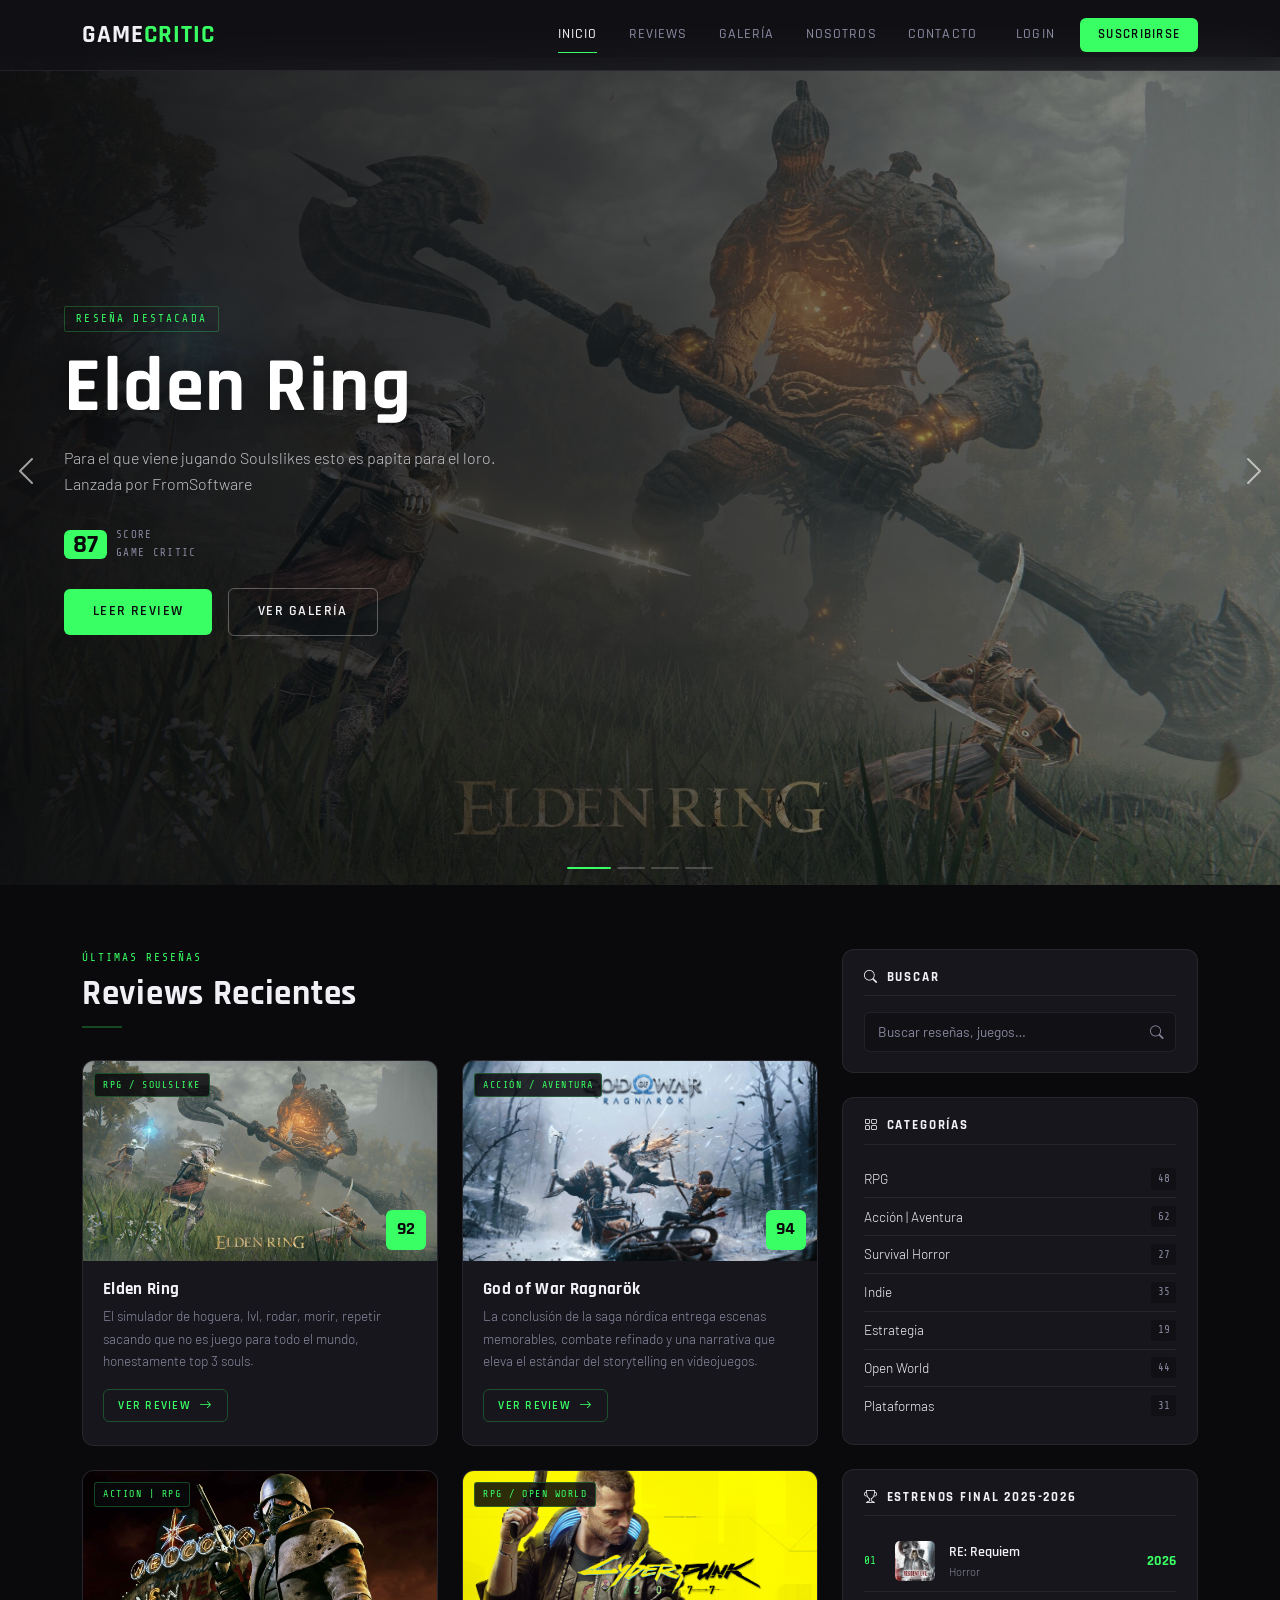
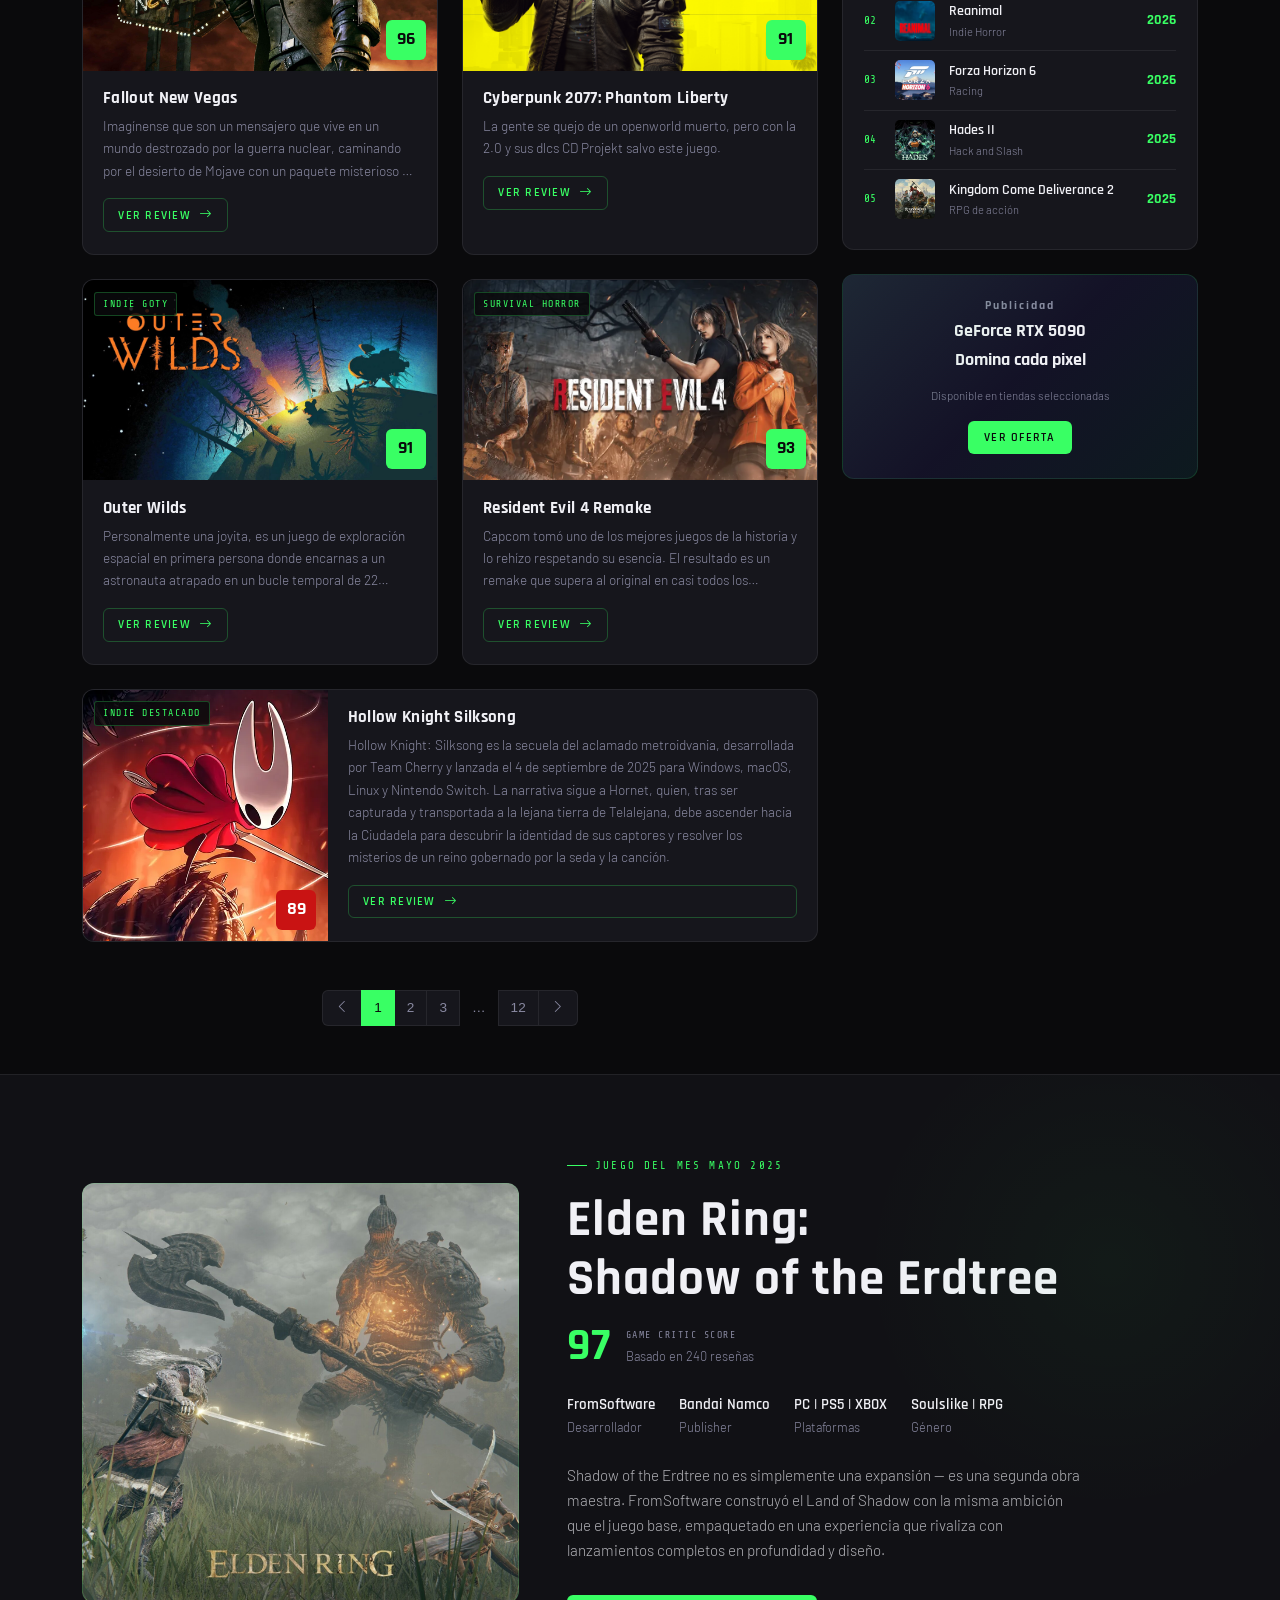
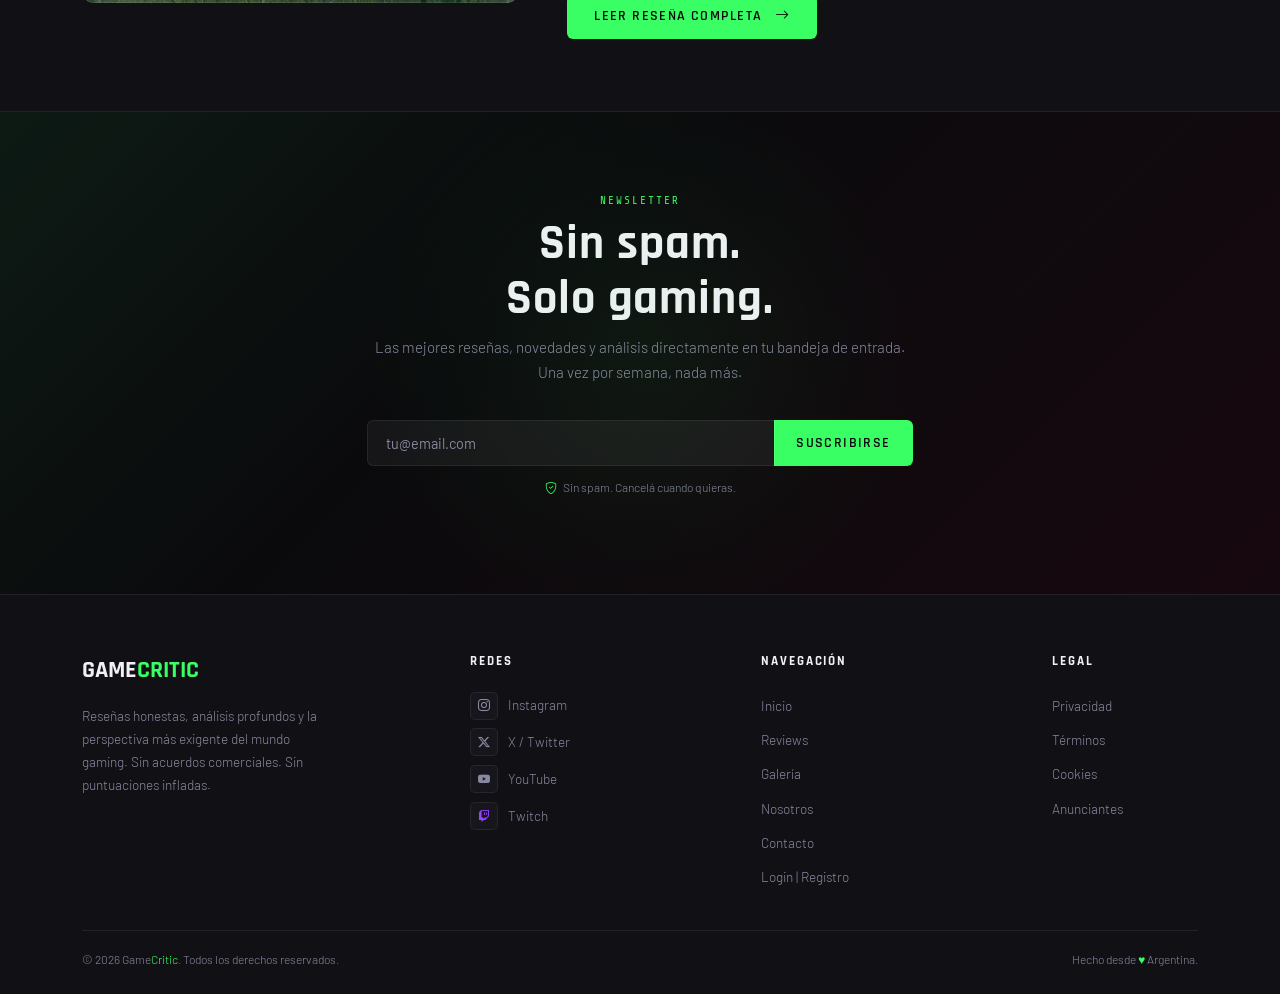
==== commit 9d53a64e: "Versión 1.0 ya esta casi todo, proximo commit un fix y a trabajar en las pages" ====
--- a/index.html
+++ b/index.html
@@ -3,7 +3,16 @@
   <head>
     <meta charset="UTF-8" />
     <meta name="viewport" content="width=device-width, initial-scale=1.0" />
-    <title>Game Critic — Reseñas de Videojuegos</title>
+    <meta
+      name="description"
+      content="Game Critic — Reseñas premium de videojuegos, análisis profundos y las últimas novedades del mundo gaming."
+    />
+    <title>Game Critic | Reseñas de Juegos</title>
+    <link rel="icon" href="../img/favicon/favicon-32x32.png" />
+    <link rel="icon" href="../img/favicon/android-chrome192x192.png" />
+    <link rel="icon" href="../img/favicon/android-chrome-512x512.png" />
+    <link rel="icon" href="../img/favicon/apple-touch-icon.png" />
+    <link rel="icon" href="../img/favicon/favicon.ico" />
 
     <link
       rel="stylesheet"
@@ -16,7 +25,7 @@
     <link rel="stylesheet" href="css/styles.css" />
   </head>
   <body>
-    <!-- navbar -->
+    <!-- Navbar principal — el "active" lo pone cada página según dónde esté el usuario -->
     <nav id="mainNav" class="navbar navbar-expand-lg fixed-top">
       <div class="container">
         <a class="navbar-brand" href="index.html">GAME<span>CRITIC</span></a>
@@ -44,13 +53,13 @@
               <a class="nav-link" href="pages/review.html">Reviews</a>
             </li>
             <li class="nav-item">
-              <a class="nav-link" href="pages/gallery.html">Galería</a>
+              <a class="nav-link" href="pages/galeria.html">Galería</a>
             </li>
             <li class="nav-item">
-              <a class="nav-link" href="pages/about.html">Acerca</a>
+              <a class="nav-link" href="pages/nosotros.html">Nosotros</a>
             </li>
             <li class="nav-item">
-              <a class="nav-link" href="pages/contact.html">Contacto</a>
+              <a class="nav-link" href="pages/contacto.html">Contacto</a>
             </li>
             <li class="nav-item ms-lg-2">
               <a class="nav-link" href="pages/login.html">Login</a>
@@ -65,33 +74,206 @@
       </div>
     </nav>
 
-    <!-- falta carusel -->
+    <!-- ═══════════════════════════════════════════════════════════════════
+         HERO CAROUSEL
+         Las imágenes del hero todavía no existen — hay que agregar los
+         archivos en img/hero/ con los nombres que aparecen en cada slide.
+         Por ahora usamos las img/aX.webp como placeholder para que el
+         carousel funcione y se pueda probar el layout.
+         ═══════════════════════════════════════════════════════════════════ -->
     <div
-      style="
-        min-height: 85vh;
-        display: flex;
-        align-items: center;
-        justify-content: center;
-        padding-top: 57px;
-      "
+      id="heroCarousel"
+      class="carousel slide carousel-fade"
+      data-bs-ride="carousel"
+      data-bs-interval="5500"
     >
-      <div class="text-center px-3">
-        <p class="section-label">Próximamente</p>
-        <h1 style="font-size: clamp(2rem, 5vw, 3.5rem); color: var(--white)">
-          Hero Carousel
-        </h1>
-        <p style="color: var(--muted); max-width: 420px; margin: 1rem auto 0">
-          Slider con las reseñas destacadas. Pendiente de armar con las imágenes
-          finales.
-        </p>
+      <div class="carousel-indicators">
+        <button
+          type="button"
+          data-bs-target="#heroCarousel"
+          data-bs-slide-to="0"
+          class="active"
+        ></button>
+        <button
+          type="button"
+          data-bs-target="#heroCarousel"
+          data-bs-slide-to="1"
+        ></button>
+        <button
+          type="button"
+          data-bs-target="#heroCarousel"
+          data-bs-slide-to="2"
+        ></button>
+        <button
+          type="button"
+          data-bs-target="#heroCarousel"
+          data-bs-slide-to="3"
+        ></button>
       </div>
+
+      <div class="carousel-inner">
+        <!-- slide 1 elden ring -->
+        <div class="carousel-item active">
+          <div class="hero-slide">
+            <div
+              class="hero-bg"
+              style="background-image: url(&quot;img/elden.png&quot;)"
+            ></div>
+            <div class="hero-overlay"></div>
+            <div class="hero-content">
+              <div class="hero-badge">Reseña Destacada</div>
+              <h1 class="hero-title">Elden Ring</h1>
+              <p class="hero-desc">
+                Para el que viene jugando Soulslikes esto es papita para el loro. <br>
+                Lanzada por FromSoftware
+              </p>
+              <div class="hero-score">
+                <div class="score-box">87</div>
+                <div class="score-label">Score<br />Game Critic</div>
+              </div>
+              <div>
+                <a href="pages/review.html" class="btn-hero">Leer review</a>
+                <a href="pages/galeria.html" class="btn-hero btn-hero-outline"
+                  >Ver galería</a
+                >
+              </div>
+            </div>
+          </div>
+        </div>
+
+        <!-- slide 2 gow -->
+        <div class="carousel-item">
+          <div class="hero-slide">
+            <div
+              class="hero-bg"
+              style="
+                background-image: url(&quot;img/gow.png&quot;);
+                background-position: center 20%;
+              "
+            ></div>
+            <div class="hero-overlay"></div>
+            <div class="hero-content">
+              <div class="hero-badge">Juego del Año 2022</div>
+              <h1 class="hero-title">God of War<br />Ragnarök</h1>
+              <p class="hero-desc">
+                Kratos y Atreus enfrentan el apocalipsis nórdico. Una aventura
+                cinematográfica de proporciones épicas que supera a su
+                predecesor en todos los aspectos.
+              </p>
+              <div class="hero-score">
+                <div class="score-box">89</div>
+                <div class="score-label">Score<br />Game Critic</div>
+              </div>
+              <div>
+                <a href="pages/review.html" class="btn-hero">Leer review</a>
+                <a href="pages/galeria.html" class="btn-hero btn-hero-outline"
+                  >Ver galería</a
+                >
+              </div>
+            </div>
+          </div>
+        </div>
+
+        <!-- slide 3 Cyberpunk  -->
+        <div class="carousel-item">
+          <div class="hero-slide">
+            <div
+              class="hero-bg"
+              style="
+                background-image: url(&quot;img/cyber.png&quot;);
+                background-position: center 15%;
+              "
+            ></div>
+            <div class="hero-overlay"></div>
+            <div class="hero-content">
+              <div class="hero-badge">Redención Total</div>
+              <h1 class="hero-title">Cyberpunk<br />2077</h1>
+              <p class="hero-desc">
+                Salió con 100 mil bugs y mala optimización.<br>
+                Pero hoy en día es un juegaso para testear la pc y pasartelo.
+              </p>
+              <div class="hero-score">
+                <div class="score-box">77</div>
+                <div class="score-label">Score<br />Game Critic</div>
+              </div>
+              <div>
+                <a href="pages/review.html" class="btn-hero">Leer review</a>
+                <a href="pages/galeria.html" class="btn-hero btn-hero-outline"
+                  >Ver galería</a
+                >
+              </div>
+            </div>
+          </div>
+        </div>
+
+        <!-- slide 4 fallout -->
+        <div class="carousel-item">
+          <div class="hero-slide">
+            <div
+              class="hero-bg"
+              style="
+                background-image: url(&quot;img/fallout.png&quot;);
+                background-position: center 10%;
+              "
+            ></div>
+            <div
+              class="hero-overlay"  
+              style="
+                background: linear-gradient(
+                  to right,
+                  rgba(10, 10, 12, 0.95) 0%,
+                  rgba(10, 10, 12, 0.7) 50%,
+                  rgba(10, 10, 12, 0.25) 100%
+                );
+              "
+            ></div>
+            <div class="hero-content">
+              <div class="hero-badge">Bethesda</div>
+              <h1 class="hero-title">Fallout New Vegas</h1>
+              <p class="hero-desc">
+                El juego favorito de tu juego favorito.
+                <br> aúnque el que creo esta slider es enfermo de este juego, efectivamente es un juegaso.
+              </p>
+              </p>
+              <div class="hero-score">
+                <div class="score-box">79</div>
+                <div class="score-label">Score<br />Game Critic</div>
+              </div>
+              <div>
+                <a href="pages/review.html" class="btn-hero">Leer review</a>
+                <a href="pages/galeria.html" class="btn-hero btn-hero-outline"
+                  >Ver galería</a
+                >
+              </div>
+            </div>
+          </div>
+        </div>
+      </div>
+
+      <button
+        class="carousel-control-prev"
+        type="button"
+        data-bs-target="#heroCarousel"
+        data-bs-slide="prev"
+      >
+        <span class="carousel-control-prev-icon"></span>
+      </button>
+      <button
+        class="carousel-control-next"
+        type="button"
+        data-bs-target="#heroCarousel"
+        data-bs-slide="next"
+      >
+        <span class="carousel-control-next-icon"></span>
+      </button>
     </div>
-
-    <!-- contenido principal -->
+    <!-- fin hero carousel -->
+
+
     <section class="content-wrapper">
       <div class="container">
         <div class="row g-4">
-          <!-- columna principal -->
+          <!-- columna principal listado de reviews -->
           <div class="col-lg-8">
             <div class="mb-4">
               <p class="section-label">Últimas reseñas</p>
@@ -99,43 +281,233 @@
               <hr class="section-rule" />
             </div>
 
-            <!-- imagenes faltantes -->
-            <div
-              style="
-                border: 1px dashed var(--border-glass);
-                border-radius: 12px;
-                padding: 5rem 2rem;
-                text-align: center;
-                color: var(--muted);
-              "
-            >
-              <i
-                class="bi bi-layout-text-sidebar-reverse"
-                style="
-                  font-size: 2.5rem;
-                  color: var(--neon);
-                  opacity: 0.35;
-                  display: block;
-                  margin-bottom: 1rem;
-                "
-              ></i>
-              <p
-                style="
-                  font-family: var(--ff-mono);
-                  font-size: 0.75rem;
-                  letter-spacing: 0.15em;
-                  text-transform: uppercase;
-                "
-              >
-                Cards de reviews — pendiente
-              </p>
-            </div>
-          </div>
+            <!-- grilla de cards de review -->
+            <div class="row g-4">
+              <!-- elden ring-->
+              <div class="col-md-6">
+                <div class="review-card">
+                  <div class="review-card-img">
+                    <img src="img/elden.png" alt="Elden Ring" loading="lazy" />
+                    <span class="card-genre">RPG / Soulslike</span>
+                    <div class="card-score">92</div>
+                  </div>
+                  <div class="review-card-body">
+                    <h5>Elden Ring</h5>
+                    <p>
+                      El simulador de hoguera, lvl, rodar, morir, repetir
+                      sacando que no es juego para todo el mundo, honestamente top 3 souls.
+                    </p>
+                    <a href="pages/review.html" class="btn-review"
+                      >Ver review <i class="bi bi-arrow-right ms-1"></i
+                    ></a>
+                  </div>
+                </div>
+              </div>
+
+              <!-- gow -->
+              <div class="col-md-6">
+                <div class="review-card">
+                  <div class="review-card-img">
+                    <img
+                      src="img/gow.png"
+                      alt="God of War Ragnarök"
+                      loading="lazy"
+                    />
+                    <span class="card-genre">Acción / Aventura</span>
+                    <div class="card-score">94</div>
+                  </div>
+                  <div class="review-card-body">
+                    <h5>God of War Ragnarök</h5>
+                    <p>
+                      La conclusión de la saga nórdica entrega escenas
+                      memorables, combate refinado y una narrativa que eleva el
+                      estándar del storytelling en videojuegos.
+                    </p>
+                    <a href="pages/review.html" class="btn-review"
+                      >Ver review <i class="bi bi-arrow-right ms-1"></i
+                    ></a>
+                  </div>
+                </div>
+              </div>
+
+              <!-- fallout -->
+              <div class="col-md-6">
+                <div class="review-card">
+                  <div class="review-card-img">
+                    <img src="img/fallout.png" alt="Fallout" loading="lazy" />
+                    <span class="card-genre">Action | RPG</span>
+                    <div class="card-score">96</div>
+                  </div>
+                  <div class="review-card-body">
+                    <h5>Fallout New Vegas</h5>
+                    <p>
+                      Imagínense que son un mensajero que vive en un mundo destrozado por la guerra nuclear, 
+                      caminando por el desierto de Mojave con un paquete misterioso en las manos. 
+                      De repente, un tipo con un traje de cuadros te asalta, te pega un tiro en la cabeza, te entierra y se lleva lo que traías. 
+                      Pero el juego te va llevando a otra parte.
+                    </p>
+                    <a href="pages/review.html" class="btn-review"
+                      >Ver review <i class="bi bi-arrow-right ms-1"></i
+                    ></a>
+                  </div>
+                </div>
+              </div>
+
+              <!-- cyberpunk 2077 -->
+              <div class="col-md-6">
+                <div class="review-card">
+                  <div class="review-card-img">
+                    <img
+                      src="img/cyber.png"
+                      alt="Cyberpunk 2077"
+                      loading="lazy"
+                    />
+                    <span class="card-genre">RPG / Open World</span>
+                    <div class="card-score">91</div>
+                  </div>
+                  <div class="review-card-body">
+                    <h5>Cyberpunk 2077: Phantom Liberty</h5>
+                    <p>
+                      La gente se quejo de un openworld muerto, pero con la 2.0 y sus dlcs CD Projekt salvo este juego.
+                    </p>
+                    <a href="pages/review.html" class="btn-review"
+                      >Ver review <i class="bi bi-arrow-right ms-1"></i
+                    ></a>
+                  </div>
+                </div>
+              </div>
+
+              <div class="col-md-6">
+                <div class="review-card">
+                  <div class="review-card-img">
+                    <img
+                      src="img/outer.png"
+                      alt="Outer Wilds"
+                      loading="lazy"
+                    />
+                    <span class="card-genre">Indie GOTY</span>
+                    <div class="card-score">91</div>
+                  </div>
+                  <div class="review-card-body">
+                    <h5>Outer Wilds</h5>
+                    <p>
+                      Personalmente una joyita,  es un juego de exploración espacial en primera persona donde encarnas a un astronauta atrapado en un bucle temporal de 22 minutos.
+                    </p>
+                    <a href="pages/review.html" class="btn-review"
+                      >Ver review <i class="bi bi-arrow-right ms-1"></i
+                    ></a>
+                  </div>
+                </div>
+              </div>
+
+              
+
+              <!-- re4 remake -->
+              <div class="col-md-6">
+                <div class="review-card">
+                  <div class="review-card-img">
+                    <img 
+                    src="img/re4.png" 
+                    alt="Resident Evil 4"
+                    loading="lazy"
+                    />
+                    <span class="card-genre">Survival Horror</span>
+                    <div class="card-score">93</div>
+                  </div>
+                  <div class="review-card-body">
+                    <h5>Resident Evil 4 Remake</h5>
+                    <p>
+                      Capcom tomó uno de los mejores juegos de la historia y lo
+                      rehízo respetando su esencia. El resultado es un remake
+                      que supera al original en casi todos los aspectos.
+                    </p>
+                    <a href="pages/review.html" class="btn-review"
+                      >Ver review <i class="bi bi-arrow-right ms-1"></i
+                    ></a>
+                  </div>
+                </div>
+              </div>
+
+              <!-- silksong -->
+              <div class="col-12">
+                <div class="review-card">
+                  <div class="row g-0">
+                    <div class="col-md-4">
+                      <div class="review-card-img h-100">
+                        <img 
+                         src="img/silk.png" 
+                         alt="Silksong"
+                         loading="lazy"
+                         />
+                        <span class="card-genre">Indie Destacado</span>
+                        <div
+                          class="card-score"
+                          style="background: #c91313; color: #fff"
+                        >
+                          89
+                        </div>
+                      </div>
+                    </div>
+                    <div class="col-md-8">
+                      <div
+                        class="review-card-body d-flex flex-column justify-content-between h-100"
+                      >
+                        <div>
+                          <h5>Hollow Knight Silksong</h5>
+                          <p style="-webkit-line-clamp: unset">
+                            Hollow Knight: Silksong es la secuela del aclamado metroidvania, desarrollada por Team Cherry y lanzada el 4 de septiembre de 2025 para Windows, macOS, Linux y Nintendo Switch.  
+                            La narrativa sigue a Hornet, quien, tras ser capturada y transportada a la lejana tierra de Telalejana, debe ascender hacia la Ciudadela para descubrir la identidad de sus captores y resolver los misterios de un reino gobernado por la seda y la canción. 
+                          </p>  
+                        </div>
+                        <a href="pages/review.html" class="btn-review"
+                          >Ver review <i class="bi bi-arrow-right ms-1"></i
+                        ></a>
+                      </div>
+                    </div>
+                  </div>
+                </div>
+              </div>
+            </div>
+            <!-- fin grilla de reviews -->
+
+            <!-- paginación por ahora estática -->
+            <nav class="mt-5" aria-label="Review pages">
+              <ul class="pagination justify-content-center">
+                <li class="page-item disabled">
+                  <a class="page-link" href="#"
+                    ><i class="bi bi-chevron-left"></i
+                  ></a>
+                </li>
+                <li class="page-item active">
+                  <a class="page-link" href="#">1</a>
+                </li>
+                <li class="page-item"><a class="page-link" href="#">2</a></li>
+                <li class="page-item"><a class="page-link" href="#">3</a></li>
+                <li class="page-item">
+                  <span
+                    class="page-link"
+                    style="
+                      background: transparent;
+                      border-color: transparent;
+                      color: var(--muted);
+                    "
+                    >…</span
+                  >
+                </li>
+                <li class="page-item"><a class="page-link" href="#">12</a></li>
+                <li class="page-item">
+                  <a class="page-link" href="#"
+                    ><i class="bi bi-chevron-right"></i
+                  ></a>
+                </li>
+              </ul>
+            </nav>
+          </div>
+          <!-- fin columna principal -->
 
           <!-- sidebar -->
           <div class="col-lg-4">
             <aside class="sidebar">
-              <!-- buscador -->
               <div class="sidebar-widget">
                 <h6><i class="bi bi-search me-2"></i>Buscar</h6>
                 <div class="search-wrap">
@@ -144,81 +516,169 @@
                 </div>
               </div>
 
-              <!-- widget categorias -->
+              <!-- categorías con conteo de reseñas -->
               <div class="sidebar-widget">
                 <h6><i class="bi bi-grid me-2"></i>Categorías</h6>
-                <div
-                  style="
-                    padding: 2rem 0;
-                    text-align: center;
-                    color: var(--muted);
-                  "
-                >
-                  <p
-                    style="
-                      font-family: var(--ff-mono);
-                      font-size: 0.7rem;
-                      letter-spacing: 0.1em;
-                      text-transform: uppercase;
-                    "
-                  >
-                    Pendiente
-                  </p>
-                </div>
-              </div>
-
-              <!-- div.rankitem -->
+                <ul class="cat-list">
+                  <li>
+                    <span>RPG</span>
+                    <span class="cat-count">48</span>
+                  </li>
+                  <li>
+                    <span>Acción | Aventura</span>
+                    <span class="cat-count">62</span>
+                  </li>
+                  <li>
+                    <span>Survival Horror</span>
+                    <span class="cat-count">27</span>
+                  </li>
+                  <li>
+                    <span>Indie</span>
+                    <span class="cat-count">35</span>
+                  </li>
+                  <li>
+                    <span>Estrategia</span>
+                    <span class="cat-count">19</span>
+                  </li>
+                  <li>
+                    <span>Open World</span>
+                    <span class="cat-count">44</span>
+                  </li>
+                  <li>
+                    <span>Plataformas</span>
+                    <span class="cat-count">31</span>
+                  </li>
+                </ul>
+              </div>
+
+              <!-- estrenos -->
               <div class="sidebar-widget">
-                <h6><i class="bi bi-trophy me-2"></i>Top Juegos</h6>
-                <div
-                  style="
-                    padding: 2rem 0;
-                    text-align: center;
-                    color: var(--muted);
-                  "
-                >
-                  <p
-                    style="
-                      font-family: var(--ff-mono);
-                      font-size: 0.7rem;
-                      letter-spacing: 0.1em;
-                      text-transform: uppercase;
-                    "
-                  >
-                    Pendiente
-                  </p>
-                </div>
+                <h6><i class="bi bi-trophy me-2"></i>Estrenos final 2025-2026</h6>
+
+                <div class="rank-item">
+                  <div class="rank-num">01</div>
+                  <img src="img/requiem.png" alt="Resident Evil Requiem" class="rank-img"/>
+                  <div class="rank-info">
+                    <div class="rank-name">RE: Requiem</div>
+                    <div class="rank-genre">Horror</div>
+                  </div>
+                  <div class="rank-score">2026</div>
+                </div>
+
+                <div class="rank-item">
+                  <div class="rank-num">02</div>
+                  <img src="img/reanimal.png" alt="Reanimal" class="rank-img" />
+                  <div class="rank-info">
+                    <div class="rank-name">Reanimal</div>
+                    <div class="rank-genre">Indie Horror</div>
+                  </div>
+                  <div class="rank-score">2026</div>
+                </div>
+
+                <div class="rank-item">
+                  <div class="rank-num">03</div>
+                  <img src="img/fh6.png" alt="Forza 6" class="rank-img" />
+                  <div class="rank-info">
+                    <div class="rank-name">Forza Horizon 6</div>
+                    <div class="rank-genre">Racing</div>
+                  </div>
+                  <div class="rank-score">2026</div>
+                </div>
+
+                <div class="rank-item">
+                  <div class="rank-num">04</div>
+                  <img src="img/hades.png" alt="Hades II" class="rank-img" />
+                  <div class="rank-info">
+                    <div class="rank-name">Hades II</div>
+                    <div class="rank-genre">Hack and Slash</div>
+                  </div>
+                  <div class="rank-score">2025</div>
+                </div>
+
+                <div class="rank-item">
+                  <div class="rank-num">05</div>
+                  <img
+                    src="img/kingdom.png"
+                    alt="Kingdom Come Deliverance 2"
+                    class="rank-img"
+                  />
+                  <div class="rank-info">
+                    <div class="rank-name">Kingdom Come Deliverance 2</div>
+                    <div class="rank-genre">RPG de acción</div>
+                  </div>
+                  <div class="rank-score">2025</div>
+                </div>
+              </div>
+
+              <!-- banner oculto en mobile, visible desde sm en adelante -->
+              <div class="sidebar-banner d-none d-sm-block">
+                <h6>Publicidad</h6>
+                <p>GeForce RTX 5090<br />Domina cada pixel</p>
+                <small>Disponible en tiendas seleccionadas</small>
+                <a href="pages/404.html" class="btn-banner">Ver oferta</a>
               </div>
             </aside>
           </div>
+          <!-- fin sidebar -->
         </div>
       </div>
     </section>
-
-    <!-- juego del mes -->
+    <!-- fin contenido principal -->
+
     <section class="gotm-section">
       <div class="container">
-        <div class="text-center py-5" style="color: var(--muted)">
-          <i
-            class="bi bi-calendar-star"
-            style="
-              font-size: 2.5rem;
-              color: var(--neon);
-              opacity: 0.35;
-              display: block;
-              margin-bottom: 1rem;
-            "
-          ></i>
-          <p
-            style="
-              font-family: var(--ff-mono);
-              font-size: 0.75rem;
-              letter-spacing: 0.15em;
-              text-transform: uppercase;
-            "
-          >
-            Sección "Juego del Mes" — pendiente
-          </p>
+        <div class="row align-items-center g-5">
+          <div class="col-lg-5">
+            <div class="gotm-img-wrap">
+              <img src="img/elden.png" alt="Elden Ring — Juego del Mes" />
+            </div>
+          </div>
+
+          <div class="col-lg-7">
+            <div class="gotm-badge"><span></span>Juego del Mes Mayo 2025</div>
+            <h2 class="gotm-title">Elden Ring:<br />Shadow of the Erdtree</h2>
+
+            <div class="gotm-score-block">
+              <div class="gotm-score-num">97</div>
+              <div class="gotm-score-details">
+                <div class="gotm-score-label">Game Critic Score</div>
+                <div style="font-size: 0.8rem; color: var(--muted)">
+                  Basado en 240 reseñas
+                </div>
+              </div>
+            </div>
+
+            <div class="gotm-meta">
+              <div class="gotm-meta-item">
+                <strong>FromSoftware</strong>
+                Desarrollador
+              </div>
+              <div class="gotm-meta-item">
+                <strong>Bandai Namco</strong>
+                Publisher
+              </div>
+              <div class="gotm-meta-item">
+                <strong>PC | PS5 | XBOX</strong>
+                Plataformas
+              </div>
+              <div class="gotm-meta-item">
+                <strong>Soulslike | RPG</strong>
+                Género
+              </div>
+            </div>
+
+            <p class="gotm-desc">
+              Shadow of the Erdtree no es simplemente una expansión — es una
+              segunda obra maestra. FromSoftware construyó el Land of Shadow con
+              la misma ambición que el juego base, empaquetado en una
+              experiencia que rivaliza con lanzamientos completos en profundidad
+              y diseño.
+            </p>
+
+            <a href="pages/review.html" class="btn-primary-gc"
+              >Leer reseña completa <i class="bi bi-arrow-right ms-2"></i
+            ></a>
+          </div>
         </div>
       </div>
     </section>
@@ -234,7 +694,8 @@
               Las mejores reseñas, novedades y análisis directamente en tu
               bandeja de entrada. Una vez por semana, nada más.
             </p>
-            <!-- TODO: agregar acción al form cuando esté definido el destino -->
+
+            <!-- mail -->
             <div class="input-group newsletter-form">
               <input
                 type="email"
@@ -256,6 +717,7 @@
     <footer class="site-footer">
       <div class="container">
         <div class="row g-5">
+          <!-- branding + descripción -->
           <div class="col-lg-4">
             <div class="footer-logo">GAME<span>CRITIC</span></div>
             <p class="footer-desc">
@@ -265,6 +727,7 @@
             </p>
           </div>
 
+          <!-- redes sociales (todo manda al 404)-->
           <div class="col-lg-3 col-sm-6">
             <p class="footer-heading">Redes</p>
             <ul class="footer-social">
@@ -297,18 +760,20 @@
             </ul>
           </div>
 
+          <!-- navegación -->
           <div class="col-lg-3 col-sm-6">
             <p class="footer-heading">Navegación</p>
             <ul class="footer-links">
               <li><a href="index.html">Inicio</a></li>
               <li><a href="pages/review.html">Reviews</a></li>
-              <li><a href="pages/gallery.html">Galería</a></li>
-              <li><a href="pages/about.html">Acerca de</a></li>
-              <li><a href="pages/contact.html">Contacto</a></li>
-              <li><a href="pages/login.html">Login / Registro</a></li>
+              <li><a href="pages/galeria.html">Galería</a></li>
+              <li><a href="pages/nosotros.html">Nosotros</a></li>
+              <li><a href="pages/contacto.html">Contacto</a></li>
+              <li><a href="pages/login.html">Login | Registro</a></li>
             </ul>
           </div>
 
+          <!-- legal -->
           <div class="col-lg-2 col-sm-6">
             <p class="footer-heading">Legal</p>
             <ul class="footer-links">
@@ -322,10 +787,12 @@
 
         <div class="footer-bottom">
           <p>
-            &copy; 2024 Game<span class="neon-dot">Critic</span>. Todos los
+            &copy; 2026 Game<span class="neon-dot">Critic</span>. Todos los
             derechos reservados.
           </p>
-          <p>Hecho con <span class="neon-dot">&#9829;</span> para los gamers</p>
+          <p>
+            Hecho desde <span class="neon-dot">&#9829;</span> Argentina. 
+          </p>
         </div>
       </div>
     </footer>
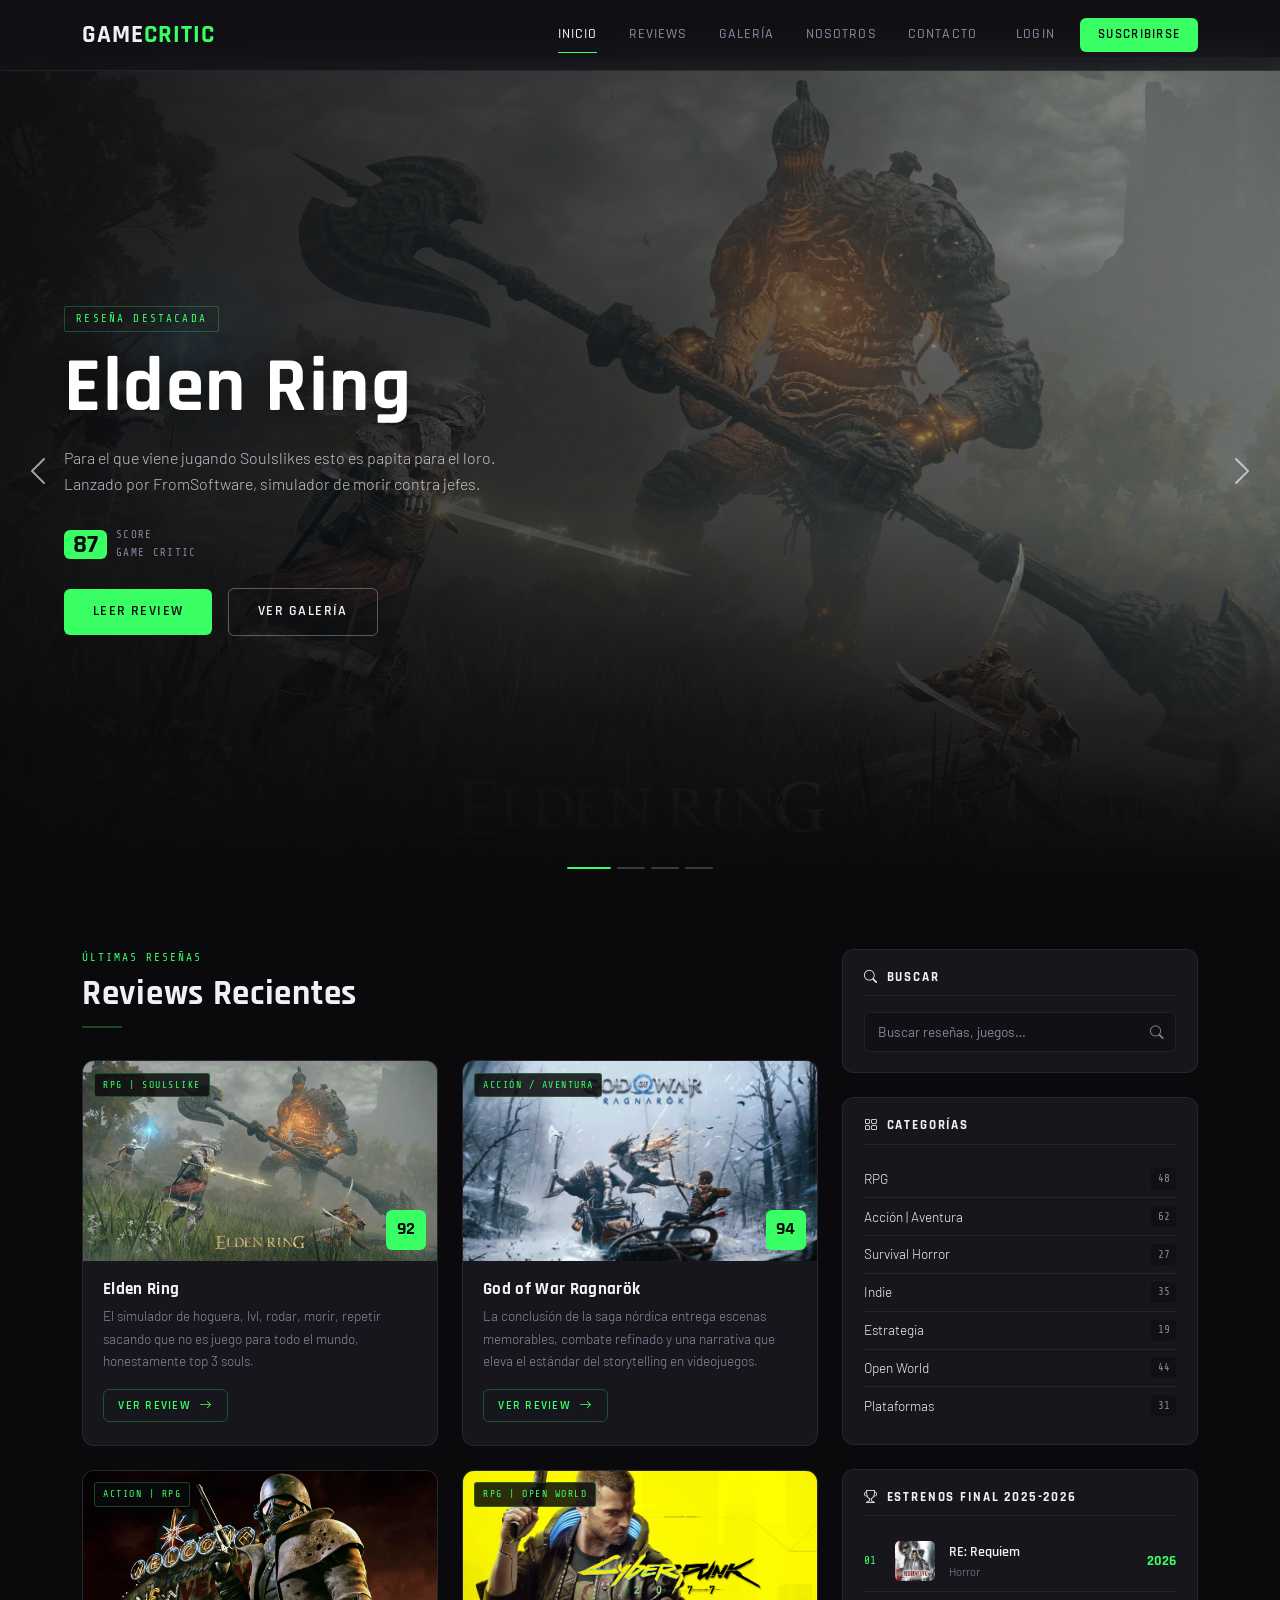
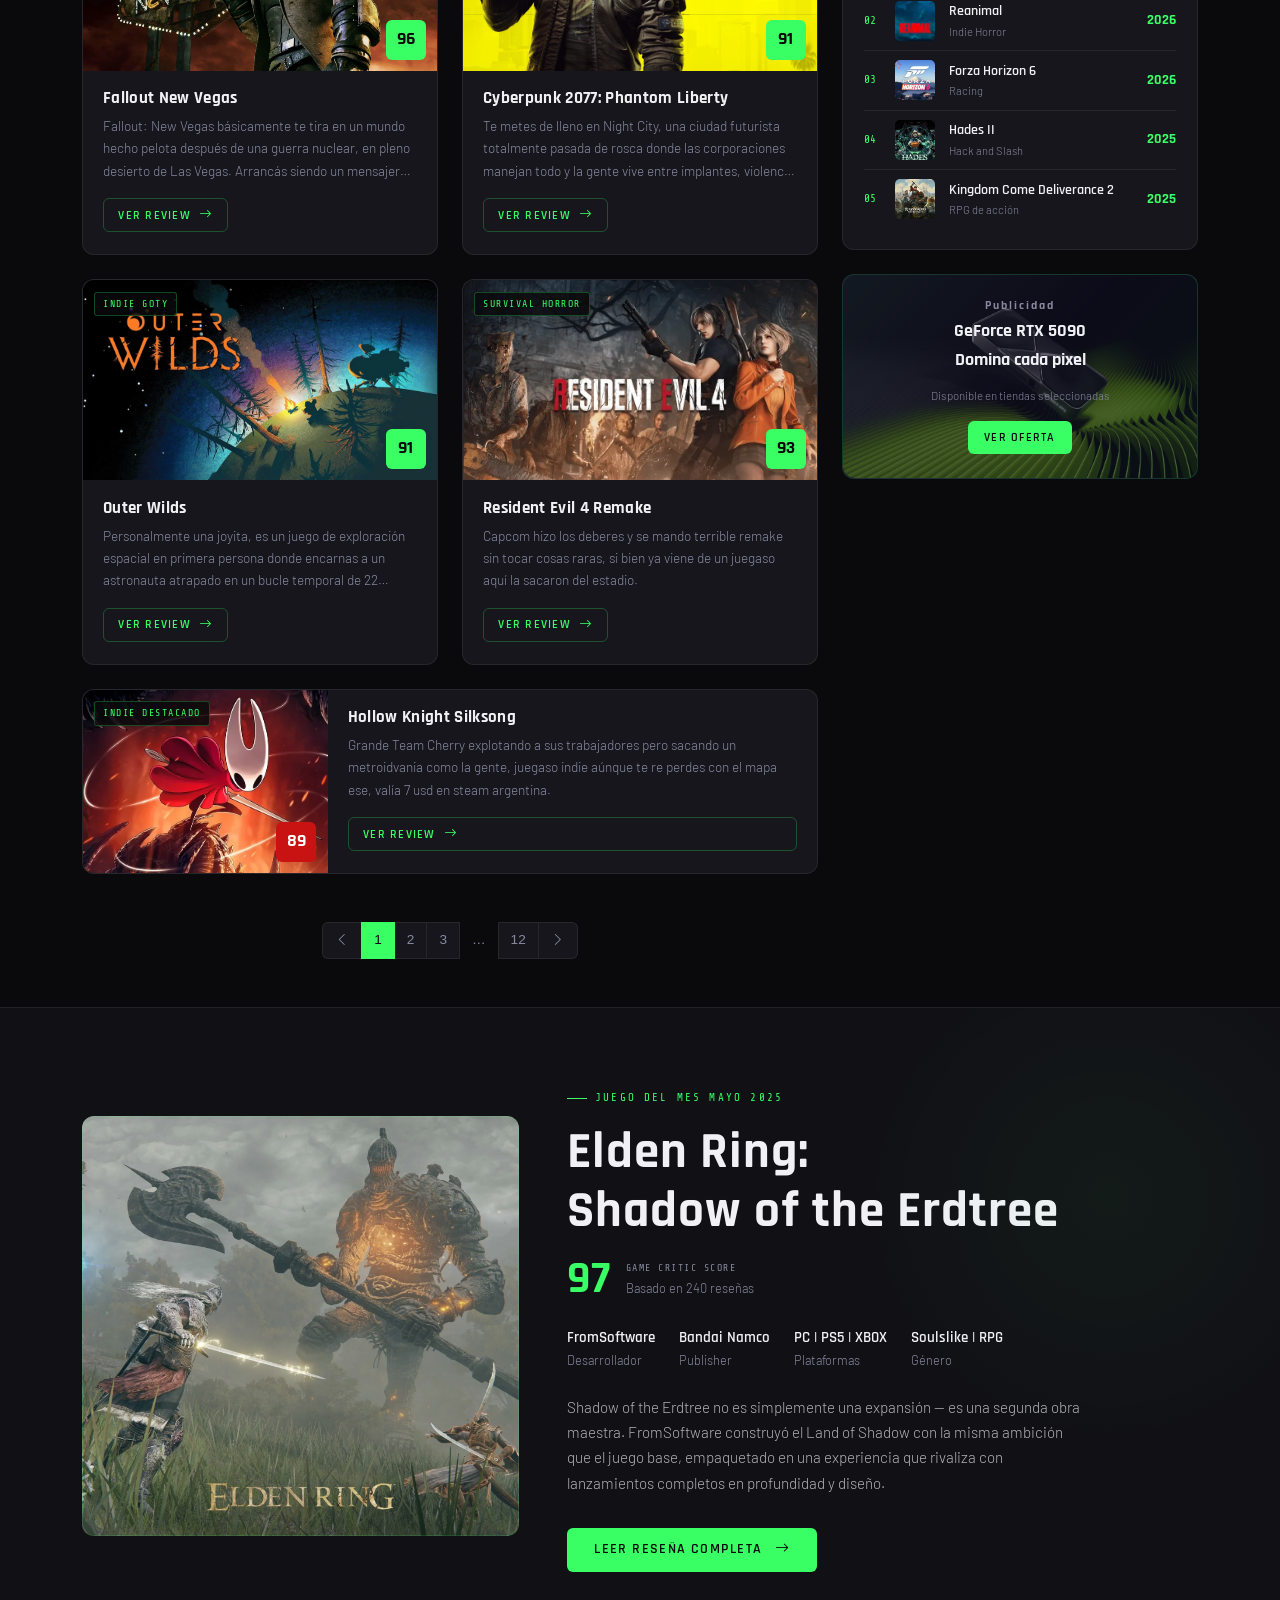
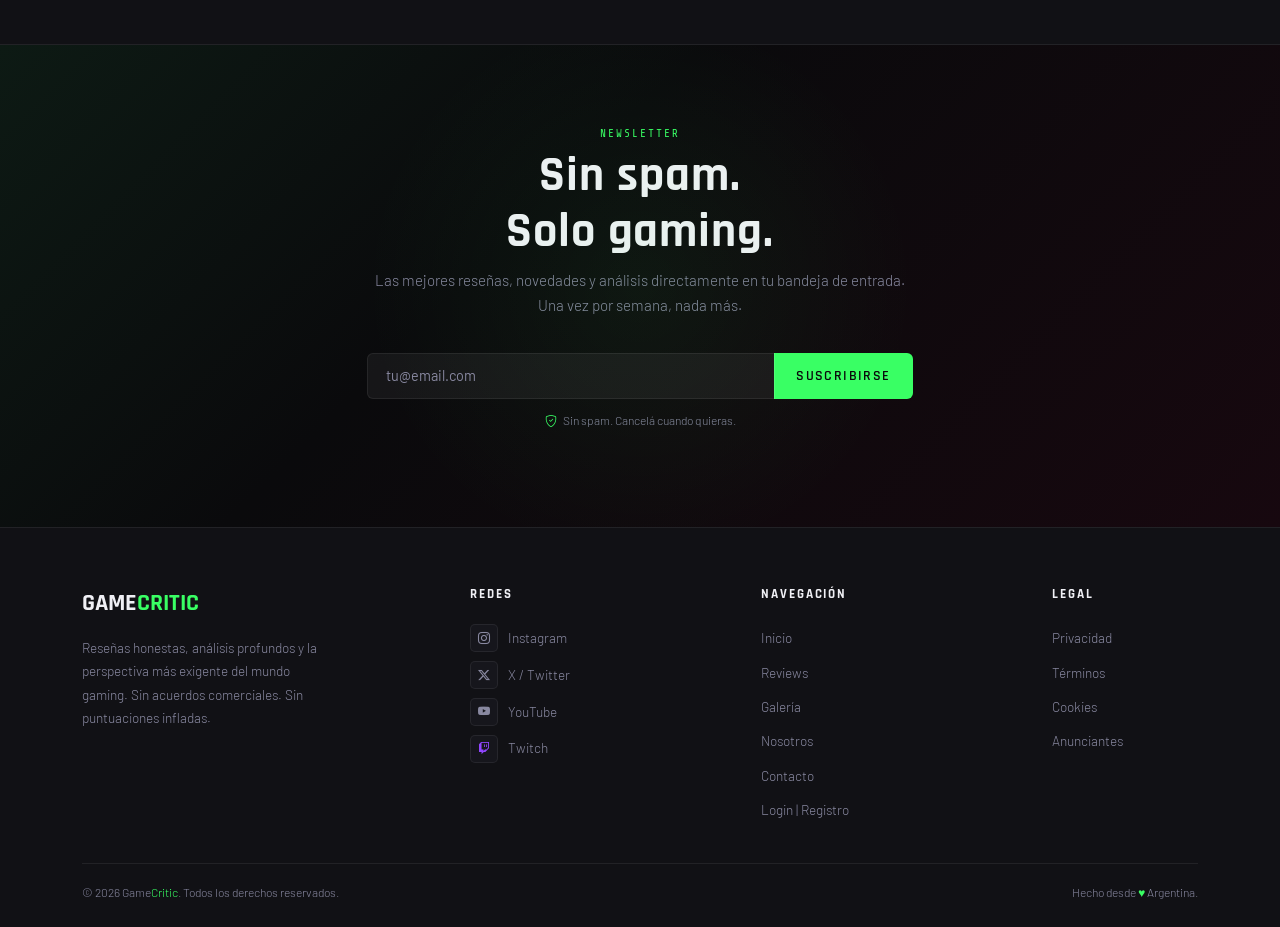
==== commit 48dcca13: "Base Hipersolida con modal" ====
--- a/index.html
+++ b/index.html
@@ -25,7 +25,7 @@
     <link rel="stylesheet" href="css/styles.css" />
   </head>
   <body>
-    <!-- Navbar principal — el "active" lo pone cada página según dónde esté el usuario -->
+    <!-- navbar -->
     <nav id="mainNav" class="navbar navbar-expand-lg fixed-top">
       <div class="container">
         <a class="navbar-brand" href="index.html">GAME<span>CRITIC</span></a>
@@ -65,7 +65,7 @@
               <a class="nav-link" href="pages/login.html">Login</a>
             </li>
             <li class="nav-item ms-lg-2">
-              <a class="nav-link btn-nav-subscribe" href="pages/login.html"
+              <a class="nav-link btn-nav-subscribe" href="#" data-bs-toggle="modal" data-bs-target="#modalSuscripcion"
                 >Suscribirse</a
               >
             </li>
@@ -74,13 +74,107 @@
       </div>
     </nav>
 
-    <!-- ═══════════════════════════════════════════════════════════════════
-         HERO CAROUSEL
-         Las imágenes del hero todavía no existen — hay que agregar los
-         archivos en img/hero/ con los nombres que aparecen en cada slide.
-         Por ahora usamos las img/aX.webp como placeholder para que el
-         carousel funcione y se pueda probar el layout.
-         ═══════════════════════════════════════════════════════════════════ -->
+    <!-- modal -->
+    <div class="modal fade" id="modalSuscripcion" tabindex="-1" aria-labelledby="modalSuscripcionLabel" aria-hidden="true">
+      <div class="modal-dialog modal-dialog-centered">
+        <div class="modal-content modal-gc">
+          <div class="modal-header modal-gc-header">
+            <div>
+              <p class="section-label mb-1">Newsletter</p>
+              <h5 class="modal-title modal-gc-title" id="modalSuscripcionLabel">Sin spam.<br/>Solo gaming.</h5>
+            </div>
+            <button type="button" class="btn-close btn-close-white" data-bs-dismiss="modal" aria-label="Cerrar"></button>
+          </div>
+          <div class="modal-body modal-gc-body">
+            <p class="modal-gc-desc">Las mejores reseñas y novedades directamente en tu gmail. Una vez por semana, nada más.</p>
+            <form id="formSuscripcion" novalidate>
+              <div class="mb-3">
+                <label class="modal-gc-label" for="inputNombre">Nombre</label>
+                <input
+                  type="text"
+                  id="inputNombre"
+                  class="form-control modal-gc-input"
+                  placeholder="Tu nombre"
+                  required
+                  minlength="2"
+                />
+                <div class="modal-gc-error" id="errorNombre">Ingresá tu nombre.</div>
+              </div>
+              <div class="mb-4">
+                <label class="modal-gc-label" for="inputEmail">Gmail</label>
+                <input
+                  type="email"
+                  id="inputEmail"
+                  class="form-control modal-gc-input"
+                  placeholder="tu@gmail.com"
+                  required
+                />
+                <div class="modal-gc-error" id="errorEmail">Ingresá un Gmail válido (tu@gmail.com)</div>
+              </div>
+              <button type="submit" class="btn-primary-gc w-100">
+                Suscribirme <i class="bi bi-arrow-right ms-2"></i>
+              </button>
+            </form>
+            <div id="modalExito" class="modal-gc-exito d-none">
+              <i class="bi bi-check-circle-fill text-neon fs-2"></i>
+              <p>Acabas de suscribirte<br/><span>Te va llegar un mail pronto.</span></p>
+            </div>
+            <p class="modal-gc-note"><i class="bi bi-shield-check me-1 text-neon"></i>Sin spam. Cancelá cuando quieras.</p>
+          </div>
+        </div>
+      </div>
+    </div>
+
+    <script>
+      (function () {
+        var form = document.getElementById("formSuscripcion");
+        var inputNombre = document.getElementById("inputNombre");
+        var inputEmail = document.getElementById("inputEmail");
+        var errorNombre = document.getElementById("errorNombre");
+        var errorEmail = document.getElementById("errorEmail");
+        var exito = document.getElementById("modalExito");
+
+        function validarNombre() {
+          var ok = inputNombre.value.trim().length >= 2;
+          inputNombre.classList.toggle("input-error", !ok);
+          errorNombre.classList.toggle("visible", !ok);
+          return ok;
+        }
+
+        function validarEmail() {
+          var val = inputEmail.value.trim().toLowerCase();
+          var ok = /^[^\s@]+@gmail\.com$/.test(val);
+          inputEmail.classList.toggle("input-error", !ok);
+          errorEmail.classList.toggle("visible", !ok);
+          return ok;
+        }
+
+        inputNombre.addEventListener("input", validarNombre);
+        inputEmail.addEventListener("input", validarEmail);
+
+        form.addEventListener("submit", function (e) {
+          e.preventDefault();
+          var n = validarNombre();
+          var em = validarEmail();
+          if (n && em) {
+            form.classList.add("d-none");
+            exito.classList.remove("d-none");
+          }
+        });
+
+        document.getElementById("modalSuscripcion").addEventListener("hidden.bs.modal", function () {
+          form.classList.remove("d-none");
+          exito.classList.add("d-none");
+          inputNombre.value = "";
+          inputEmail.value = "";
+          inputNombre.classList.remove("input-error");
+          inputEmail.classList.remove("input-error");
+          errorNombre.classList.remove("visible");
+          errorEmail.classList.remove("visible");
+        });
+      })();
+    </script>
+
     <div
       id="heroCarousel"
       class="carousel slide carousel-fade"
@@ -117,7 +211,7 @@
           <div class="hero-slide">
             <div
               class="hero-bg"
-              style="background-image: url(&quot;img/elden.png&quot;)"
+              style="background-image: url(&quot;img/elden.webp&quot;)"
             ></div>
             <div class="hero-overlay"></div>
             <div class="hero-content">
@@ -125,7 +219,7 @@
               <h1 class="hero-title">Elden Ring</h1>
               <p class="hero-desc">
                 Para el que viene jugando Soulslikes esto es papita para el loro. <br>
-                Lanzada por FromSoftware
+                Lanzado por FromSoftware, simulador de morir contra jefes.
               </p>
               <div class="hero-score">
                 <div class="score-box">87</div>
@@ -147,7 +241,7 @@
             <div
               class="hero-bg"
               style="
-                background-image: url(&quot;img/gow.png&quot;);
+                background-image: url(&quot;img/gow.webp&quot;);
                 background-position: center 20%;
               "
             ></div>
@@ -156,9 +250,8 @@
               <div class="hero-badge">Juego del Año 2022</div>
               <h1 class="hero-title">God of War<br />Ragnarök</h1>
               <p class="hero-desc">
-                Kratos y Atreus enfrentan el apocalipsis nórdico. Una aventura
-                cinematográfica de proporciones épicas que supera a su
-                predecesor en todos los aspectos.
+                Más años que la humedad la saga como será que Kratos tuvo hijo.<br>
+                no creo que hubiesen pagado para ser goty - (aguante el de PS2).
               </p>
               <div class="hero-score">
                 <div class="score-box">89</div>
@@ -180,7 +273,7 @@
             <div
               class="hero-bg"
               style="
-                background-image: url(&quot;img/cyber.png&quot;);
+                background-image: url(&quot;img/cyber.webp&quot;);
                 background-position: center 15%;
               "
             ></div>
@@ -206,37 +299,27 @@
           </div>
         </div>
 
-        <!-- slide 4 fallout -->
+        <!-- slide 4 war thunder -->
         <div class="carousel-item">
           <div class="hero-slide">
             <div
               class="hero-bg"
               style="
-                background-image: url(&quot;img/fallout.png&quot;);
+                background-image: url(&quot;img/war.webp&quot;);
                 background-position: center 10%;
               "
             ></div>
-            <div
-              class="hero-overlay"  
-              style="
-                background: linear-gradient(
-                  to right,
-                  rgba(10, 10, 12, 0.95) 0%,
-                  rgba(10, 10, 12, 0.7) 50%,
-                  rgba(10, 10, 12, 0.25) 100%
-                );
-              "
-            ></div>
+            <div class="hero-overlay"></div>
             <div class="hero-content">
-              <div class="hero-badge">Bethesda</div>
-              <h1 class="hero-title">Fallout New Vegas</h1>
+              <div class="hero-badge">Gaijin Entertainment</div>
+              <h1 class="hero-title">War Thunder</h1>
               <p class="hero-desc">
-                El juego favorito de tu juego favorito.
-                <br> aúnque el que creo esta slider es enfermo de este juego, efectivamente es un juegaso.
+                Guerra, tanques, aviones encima gratis que más queres?
+                <br> Si no pagas el premium este juego te va dejar pelado pero eh juegaso.
               </p>
               </p>
               <div class="hero-score">
-                <div class="score-box">79</div>
+                <div class="score-box">71</div>
                 <div class="score-label">Score<br />Game Critic</div>
               </div>
               <div>
@@ -287,8 +370,8 @@
               <div class="col-md-6">
                 <div class="review-card">
                   <div class="review-card-img">
-                    <img src="img/elden.png" alt="Elden Ring" loading="lazy" />
-                    <span class="card-genre">RPG / Soulslike</span>
+                    <img src="img/elden.webp" alt="Elden Ring" loading="lazy" />
+                    <span class="card-genre">RPG | Soulslike</span>
                     <div class="card-score">92</div>
                   </div>
                   <div class="review-card-body">
@@ -309,7 +392,7 @@
                 <div class="review-card">
                   <div class="review-card-img">
                     <img
-                      src="img/gow.png"
+                      src="img/gow.webp"
                       alt="God of War Ragnarök"
                       loading="lazy"
                     />
@@ -334,17 +417,15 @@
               <div class="col-md-6">
                 <div class="review-card">
                   <div class="review-card-img">
-                    <img src="img/fallout.png" alt="Fallout" loading="lazy" />
+                    <img src="img/fallout.webp" alt="Fallout" loading="lazy" />
                     <span class="card-genre">Action | RPG</span>
                     <div class="card-score">96</div>
                   </div>
                   <div class="review-card-body">
                     <h5>Fallout New Vegas</h5>
                     <p>
-                      Imagínense que son un mensajero que vive en un mundo destrozado por la guerra nuclear, 
-                      caminando por el desierto de Mojave con un paquete misterioso en las manos. 
-                      De repente, un tipo con un traje de cuadros te asalta, te pega un tiro en la cabeza, te entierra y se lleva lo que traías. 
-                      Pero el juego te va llevando a otra parte.
+                      Fallout: New Vegas básicamente te tira en un mundo hecho pelota después de una guerra nuclear, en pleno desierto de Las Vegas. 
+                      Arrancás siendo un mensajero al que casi lo boletean.
                     </p>
                     <a href="pages/review.html" class="btn-review"
                       >Ver review <i class="bi bi-arrow-right ms-1"></i
@@ -358,17 +439,18 @@
                 <div class="review-card">
                   <div class="review-card-img">
                     <img
-                      src="img/cyber.png"
+                      src="img/cyber.webp"
                       alt="Cyberpunk 2077"
                       loading="lazy"
                     />
-                    <span class="card-genre">RPG / Open World</span>
+                    <span class="card-genre">RPG | Open World</span>
                     <div class="card-score">91</div>
                   </div>
                   <div class="review-card-body">
                     <h5>Cyberpunk 2077: Phantom Liberty</h5>
                     <p>
-                      La gente se quejo de un openworld muerto, pero con la 2.0 y sus dlcs CD Projekt salvo este juego.
+                      Te metes de lleno en Night City, una ciudad futurista totalmente pasada de rosca 
+                      donde las corporaciones manejan todo y la gente vive entre implantes, violencia y mambos. 
                     </p>
                     <a href="pages/review.html" class="btn-review"
                       >Ver review <i class="bi bi-arrow-right ms-1"></i
@@ -381,7 +463,7 @@
                 <div class="review-card">
                   <div class="review-card-img">
                     <img
-                      src="img/outer.png"
+                      src="img/outer.webp"
                       alt="Outer Wilds"
                       loading="lazy"
                     />
@@ -407,7 +489,7 @@
                 <div class="review-card">
                   <div class="review-card-img">
                     <img 
-                    src="img/re4.png" 
+                    src="img/re4.webp" 
                     alt="Resident Evil 4"
                     loading="lazy"
                     />
@@ -417,9 +499,9 @@
                   <div class="review-card-body">
                     <h5>Resident Evil 4 Remake</h5>
                     <p>
-                      Capcom tomó uno de los mejores juegos de la historia y lo
-                      rehízo respetando su esencia. El resultado es un remake
-                      que supera al original en casi todos los aspectos.
+                      Capcom hizo los deberes y se mando terrible remake 
+                      sin tocar cosas raras, si bien ya viene de un juegaso
+                      aquí la sacaron del estadio. 
                     </p>
                     <a href="pages/review.html" class="btn-review"
                       >Ver review <i class="bi bi-arrow-right ms-1"></i
@@ -435,7 +517,7 @@
                     <div class="col-md-4">
                       <div class="review-card-img h-100">
                         <img 
-                         src="img/silk.png" 
+                         src="img/silk.webp" 
                          alt="Silksong"
                          loading="lazy"
                          />
@@ -455,8 +537,8 @@
                         <div>
                           <h5>Hollow Knight Silksong</h5>
                           <p style="-webkit-line-clamp: unset">
-                            Hollow Knight: Silksong es la secuela del aclamado metroidvania, desarrollada por Team Cherry y lanzada el 4 de septiembre de 2025 para Windows, macOS, Linux y Nintendo Switch.  
-                            La narrativa sigue a Hornet, quien, tras ser capturada y transportada a la lejana tierra de Telalejana, debe ascender hacia la Ciudadela para descubrir la identidad de sus captores y resolver los misterios de un reino gobernado por la seda y la canción. 
+                            Grande Team Cherry explotando a sus trabajadores pero sacando un metroidvania como la gente,
+                            juegaso indie aúnque te re perdes con el mapa ese, valía 7 usd en steam argentina. 
                           </p>  
                         </div>
                         <a href="pages/review.html" class="btn-review"
@@ -557,7 +639,7 @@
 
                 <div class="rank-item">
                   <div class="rank-num">01</div>
-                  <img src="img/requiem.png" alt="Resident Evil Requiem" class="rank-img"/>
+                  <img src="img/requiem.webp" alt="Resident Evil Requiem" class="rank-img"/>
                   <div class="rank-info">
                     <div class="rank-name">RE: Requiem</div>
                     <div class="rank-genre">Horror</div>
@@ -567,7 +649,7 @@
 
                 <div class="rank-item">
                   <div class="rank-num">02</div>
-                  <img src="img/reanimal.png" alt="Reanimal" class="rank-img" />
+                  <img src="img/reanimal.webp" alt="Reanimal" class="rank-img" />
                   <div class="rank-info">
                     <div class="rank-name">Reanimal</div>
                     <div class="rank-genre">Indie Horror</div>
@@ -577,7 +659,7 @@
 
                 <div class="rank-item">
                   <div class="rank-num">03</div>
-                  <img src="img/fh6.png" alt="Forza 6" class="rank-img" />
+                  <img src="img/fh6.webp" alt="Forza 6" class="rank-img" />
                   <div class="rank-info">
                     <div class="rank-name">Forza Horizon 6</div>
                     <div class="rank-genre">Racing</div>
@@ -587,7 +669,7 @@
 
                 <div class="rank-item">
                   <div class="rank-num">04</div>
-                  <img src="img/hades.png" alt="Hades II" class="rank-img" />
+                  <img src="img/hades.webp" alt="Hades II" class="rank-img" />
                   <div class="rank-info">
                     <div class="rank-name">Hades II</div>
                     <div class="rank-genre">Hack and Slash</div>
@@ -598,7 +680,7 @@
                 <div class="rank-item">
                   <div class="rank-num">05</div>
                   <img
-                    src="img/kingdom.png"
+                    src="img/kingdom.webp"
                     alt="Kingdom Come Deliverance 2"
                     class="rank-img"
                   />
@@ -612,6 +694,7 @@
 
               <!-- banner oculto en mobile, visible desde sm en adelante -->
               <div class="sidebar-banner d-none d-sm-block">
+                <img src="img/publi.webp" alt="Publicidad GeForce RTX 5090" class="banner-img" />
                 <h6>Publicidad</h6>
                 <p>GeForce RTX 5090<br />Domina cada pixel</p>
                 <small>Disponible en tiendas seleccionadas</small>
@@ -630,7 +713,7 @@
         <div class="row align-items-center g-5">
           <div class="col-lg-5">
             <div class="gotm-img-wrap">
-              <img src="img/elden.png" alt="Elden Ring — Juego del Mes" />
+              <img src="img/elden.webp" alt="Elden Ring — Juego del Mes" />
             </div>
           </div>
 
@@ -702,7 +785,7 @@
                 class="form-control"
                 placeholder="tu@email.com"
               />
-              <button class="btn-sub" type="button">Suscribirse</button>
+              <button class="btn-sub" type="button" data-bs-toggle="modal" data-bs-target="#modalSuscripcion">Suscribirse</button>
             </div>
             <p class="newsletter-note">
               <i class="bi bi-shield-check me-1 text-neon"></i>
@@ -799,4 +882,4 @@
 
     <script src="https://cdn.jsdelivr.net/npm/bootstrap@5.3.3/dist/js/bootstrap.bundle.min.js"></script>
   </body>
-</html>
+</html>
--- a/css/styles.css
+++ b/css/styles.css
@@ -1,5 +1,3 @@
-/* game-critic — global styles */
-
 @import url("https://fonts.googleapis.com/css2?family=Rajdhani:wght@400;500;600;700&family=Barlow:ital,wght@0,300;0,400;0,500;0,600;1,300&family=Share+Tech+Mono&display=swap");
 
 :root {
@@ -210,12 +208,19 @@
 .hero-overlay {
   position: absolute;
   inset: 0;
-  background: linear-gradient(
-    to right,
-    rgba(10, 10, 12, 0.92) 0%,
-    rgba(10, 10, 12, 0.65) 50%,
-    rgba(10, 10, 12, 0.2) 100%
-  );
+  background:
+    linear-gradient(
+      to right,
+      rgba(10, 10, 12, 0.92) 0%,
+      rgba(10, 10, 12, 0.65) 50%,
+      rgba(10, 10, 12, 0.2) 100%
+    ),
+    linear-gradient(
+      to bottom,
+      transparent 55%,
+      rgba(10, 10, 12, 0.7) 80%,
+      rgba(10, 10, 12, 1) 100%
+    );
 }
 
 .hero-content {
@@ -324,7 +329,8 @@
 /* carousel controls */
 .carousel-control-prev,
 .carousel-control-next {
-  width: 4%;
+  width: 6%;
+  min-width: 44px;
   opacity: 0.6;
   transition: opacity var(--transition);
 }
@@ -672,6 +678,22 @@
   font-size: 0.72rem;
   color: var(--muted);
   margin-bottom: 1rem;
+}
+
+.banner-img {
+  position: absolute;
+  inset: 0;
+  width: 100%;
+  height: 100%;
+  object-fit: cover;
+  border-radius: var(--radius-lg);
+  opacity: 0.35;
+  z-index: 0;
+}
+
+.sidebar-banner > *:not(.banner-img) {
+  position: relative;
+  z-index: 1;
 }
 
 .btn-banner {
@@ -1127,6 +1149,128 @@
   border-color: var(--border-glass) !important;
 }
 
+/* ─── modal suscripción ─── */
+.modal-gc {
+  background: var(--bg-surface);
+  border: 1px solid var(--border-glass);
+  border-radius: var(--radius-lg);
+  overflow: hidden;
+}
+
+.modal-gc-header {
+  background: var(--bg-card);
+  border-bottom: 1px solid var(--border-glass);
+  padding: 1.5rem 1.75rem;
+  display: flex;
+  align-items: flex-start;
+  justify-content: space-between;
+}
+
+.modal-gc-title {
+  font-family: var(--ff-display);
+  font-size: 1.5rem;
+  font-weight: 700;
+  color: var(--white);
+  line-height: 1.2;
+  margin: 0;
+}
+
+.modal-gc-body {
+  padding: 1.75rem;
+  background: var(--bg-surface);
+}
+
+.modal-gc-desc {
+  font-size: 0.88rem;
+  color: var(--muted);
+  margin-bottom: 1.5rem;
+}
+
+.modal-gc-label {
+  font-family: var(--ff-mono);
+  font-size: 0.68rem;
+  letter-spacing: 0.15em;
+  text-transform: uppercase;
+  color: var(--muted);
+  display: block;
+  margin-bottom: 0.4rem;
+}
+
+.modal-gc-input {
+  background: var(--bg-card);
+  border: 1px solid var(--border-glass);
+  color: var(--white);
+  border-radius: var(--radius);
+  padding: 0.6rem 1rem;
+  font-size: 0.9rem;
+  width: 100%;
+  transition: border-color var(--transition);
+}
+
+.modal-gc-input::placeholder {
+  color: var(--muted);
+}
+
+.modal-gc-input:focus {
+  outline: none;
+  box-shadow: none;
+  border-color: var(--border-glow);
+  background: rgba(57, 255, 100, 0.03);
+  color: var(--white);
+}
+
+.modal-gc-note {
+  font-size: 0.72rem;
+  color: var(--muted);
+  text-align: center;
+  margin-top: 1rem;
+  margin-bottom: 0;
+}
+
+.modal-gc-error {
+  font-size: 0.72rem;
+  color: var(--red);
+  margin-top: 0.35rem;
+  display: none;
+}
+
+.modal-gc-error.visible {
+  display: block;
+}
+
+.modal-gc-input.input-error {
+  border-color: var(--red);
+}
+
+.modal-gc-input.input-error:focus {
+  border-color: var(--red);
+  background: rgba(230, 57, 70, 0.04);
+}
+
+.modal-gc-exito {
+  text-align: center;
+  padding: 1.5rem 0;
+}
+
+.modal-gc-exito p {
+  font-family: var(--ff-display);
+  font-size: 1.15rem;
+  font-weight: 600;
+  color: var(--white);
+  margin-top: 0.75rem;
+  margin-bottom: 0;
+}
+
+.modal-gc-exito p span {
+  font-size: 0.85rem;
+  font-weight: 400;
+  color: var(--muted);
+}
+
+.modal-backdrop {
+  backdrop-filter: blur(4px);
+}
+
 /* ─── responsive  ─── */
 @media (max-width: 991.98px) {
   .sidebar {
@@ -1170,6 +1314,42 @@
     flex-direction: column;
     text-align: center;
   }
+
+  /* juego del mes compacto en mobile */
+  .gotm-section {
+    padding: 2.5rem 0;
+  }
+
+  .gotm-img-wrap img {
+    height: 200px;
+  }
+
+  .gotm-title {
+    font-size: 1.6rem;
+    margin-bottom: 0.5rem;
+  }
+
+  .gotm-score-block {
+    margin-bottom: 0.75rem;
+  }
+
+  .gotm-score-num {
+    font-size: 2rem;
+  }
+
+  .gotm-meta {
+    gap: 0.75rem;
+    margin-bottom: 1rem;
+  }
+
+  .gotm-meta-item {
+    font-size: 0.75rem;
+  }
+
+  .gotm-desc {
+    font-size: 0.88rem;
+    margin-bottom: 1.25rem;
+  }
 }
 
 @media (max-width: 575.98px) {
@@ -1180,4 +1360,33 @@
   .gotm-meta {
     gap: 1rem;
   }
-}
+
+  /* footer centrado en mobile */
+  .site-footer .col-lg-4,
+  .site-footer .col-lg-3,
+  .site-footer .col-lg-2 {
+    text-align: center;
+  }
+
+  .footer-desc {
+    max-width: 100%;
+    margin-left: auto;
+    margin-right: auto;
+  }
+
+  .footer-social {
+    align-items: center;
+  }
+
+  .footer-social a {
+    justify-content: center;
+  }
+
+  .footer-links {
+    align-items: center;
+  }
+
+  .footer-bottom {
+    align-items: center;
+  }
+}
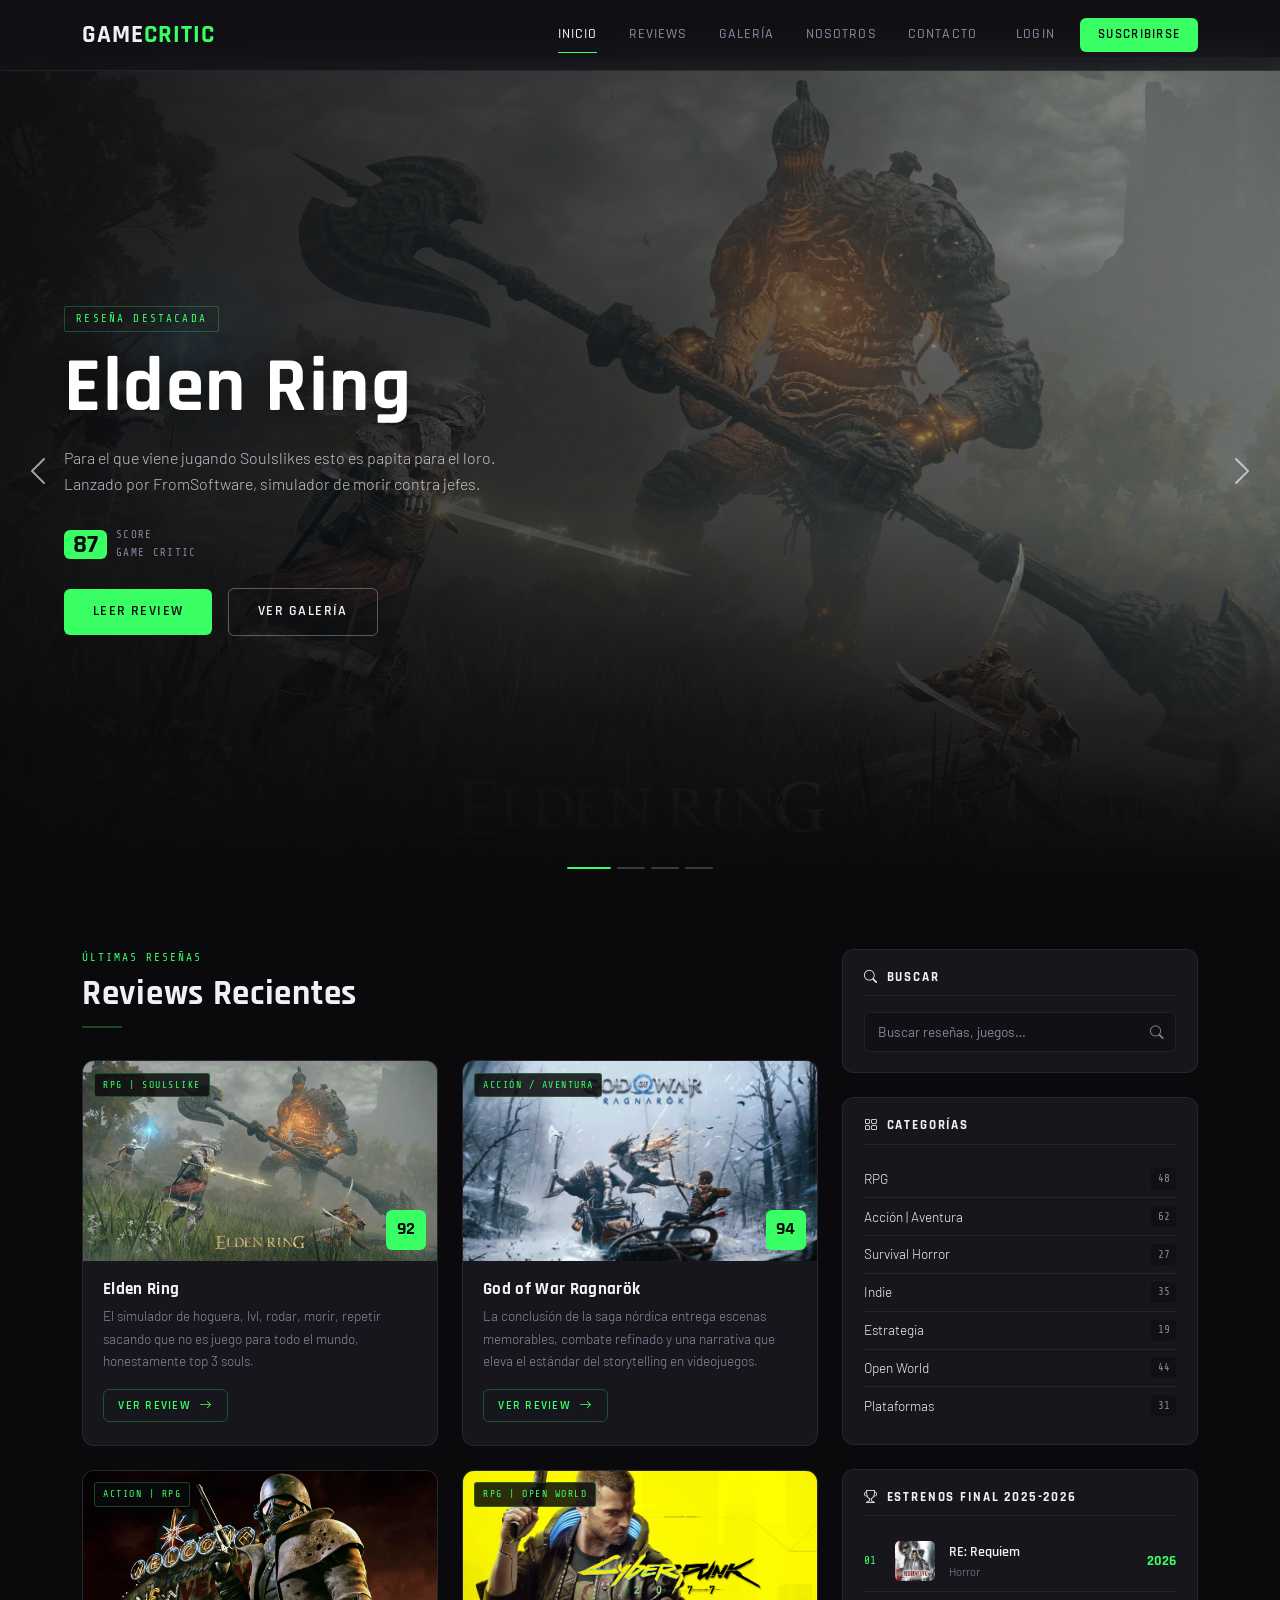
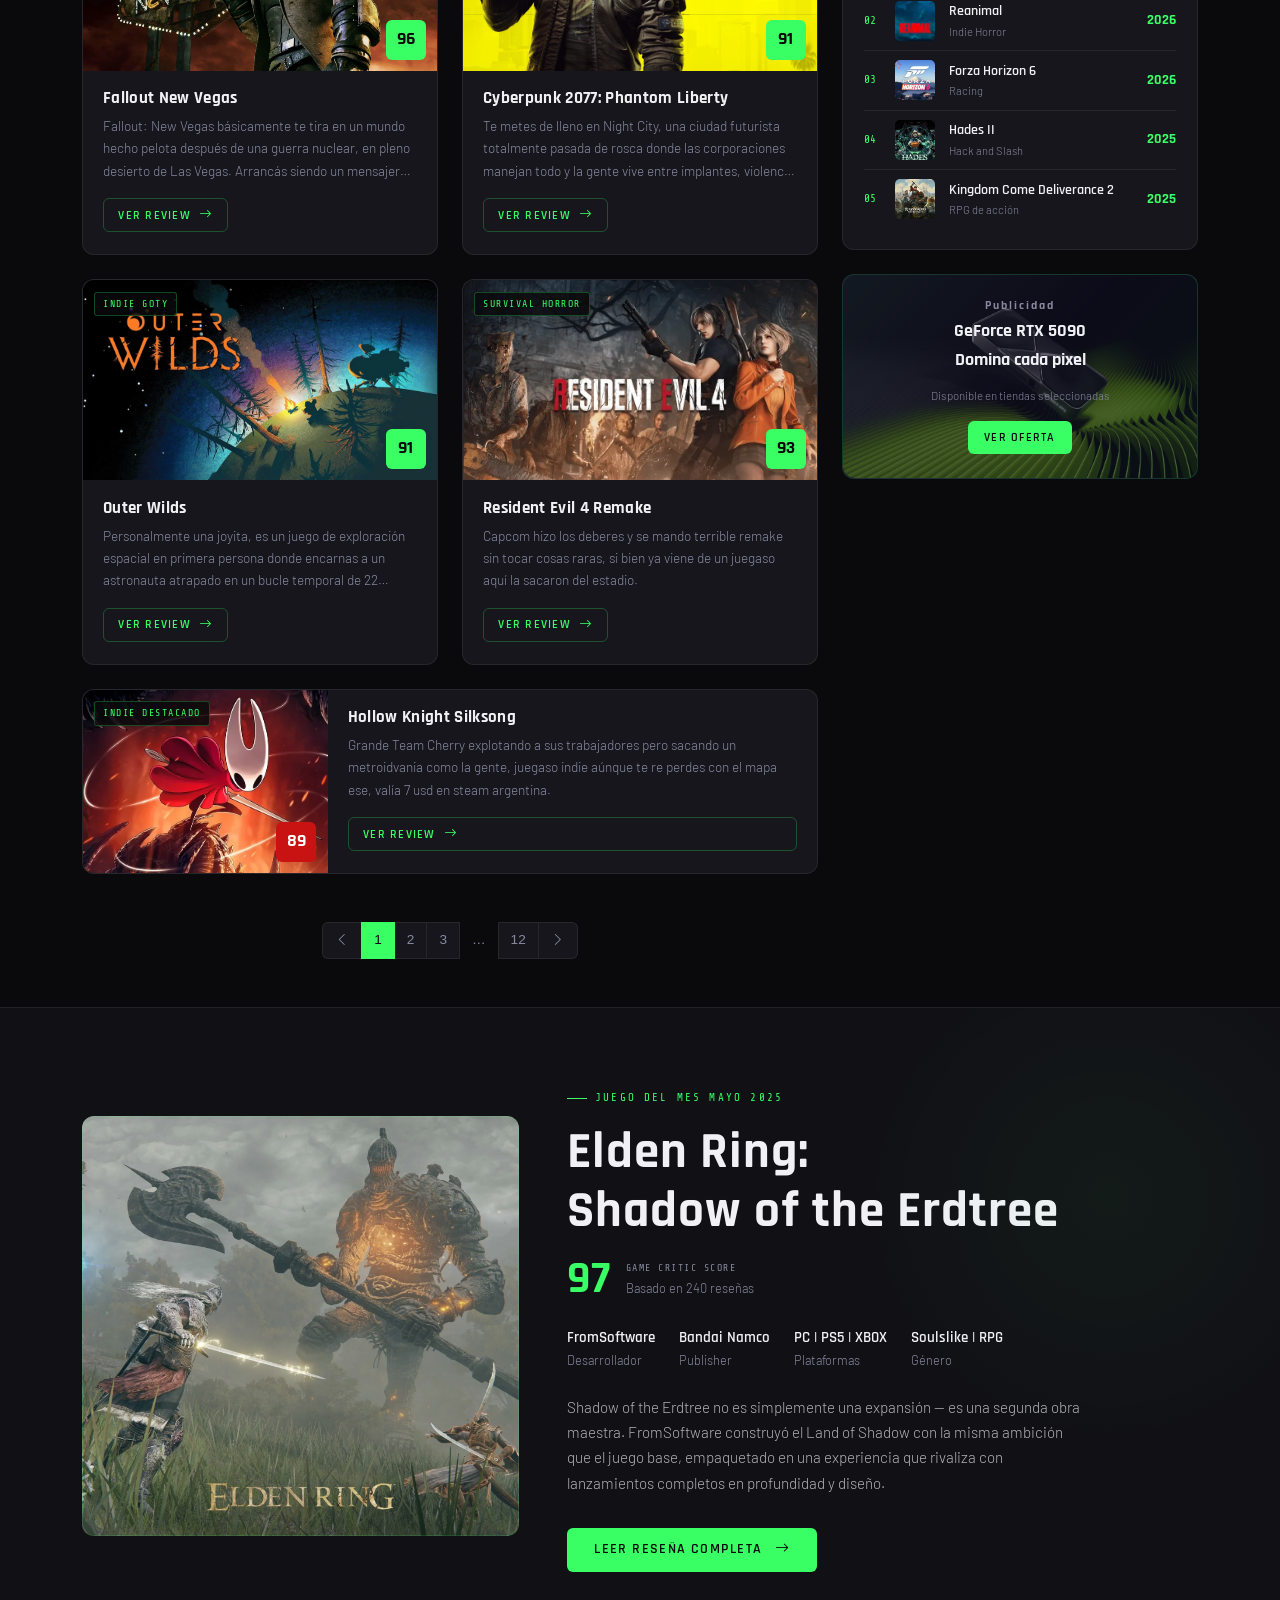
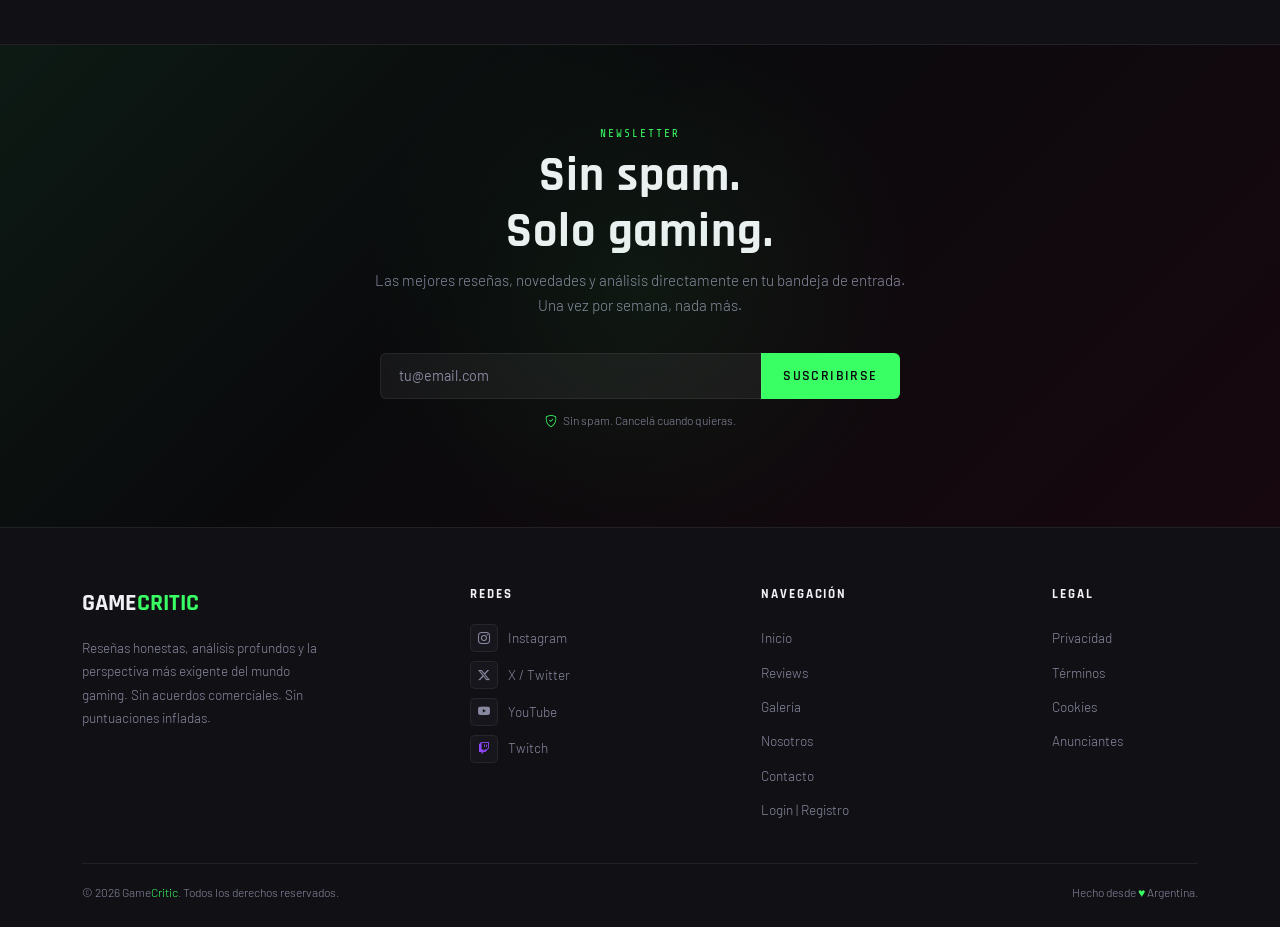
==== commit 406240bb: "Fix responsive y function de categorías" ====
--- a/index.html
+++ b/index.html
@@ -8,11 +8,11 @@
       content="Game Critic — Reseñas premium de videojuegos, análisis profundos y las últimas novedades del mundo gaming."
     />
     <title>Game Critic | Reseñas de Juegos</title>
-    <link rel="icon" href="../img/favicon/favicon-32x32.png" />
-    <link rel="icon" href="../img/favicon/android-chrome192x192.png" />
-    <link rel="icon" href="../img/favicon/android-chrome-512x512.png" />
-    <link rel="icon" href="../img/favicon/apple-touch-icon.png" />
-    <link rel="icon" href="../img/favicon/favicon.ico" />
+    <link rel="icon" href="img/favicon/favicon-32x32.png" />
+    <link rel="icon" href="img/favicon/android-chrome-192x192.png" />
+    <link rel="icon" href="img/favicon/android-chrome-512x512.png" />
+    <link rel="icon" href="img/favicon/apple-touch-icon.png" />
+    <link rel="icon" href="img/favicon/favicon.ico" />
 
     <link
       rel="stylesheet"
@@ -65,7 +65,11 @@
               <a class="nav-link" href="pages/login.html">Login</a>
             </li>
             <li class="nav-item ms-lg-2">
-              <a class="nav-link btn-nav-subscribe" href="#" data-bs-toggle="modal" data-bs-target="#modalSuscripcion"
+              <a
+                class="nav-link btn-nav-subscribe"
+                href="#"
+                data-bs-toggle="modal"
+                data-bs-target="#modalSuscripcion"
                 >Suscribirse</a
               >
             </li>
@@ -75,18 +79,34 @@
     </nav>
 
     <!-- modal -->
-    <div class="modal fade" id="modalSuscripcion" tabindex="-1" aria-labelledby="modalSuscripcionLabel" aria-hidden="true">
+    <div
+      class="modal fade"
+      id="modalSuscripcion"
+      tabindex="-1"
+      aria-labelledby="modalSuscripcionLabel"
+      aria-hidden="true"
+    >
       <div class="modal-dialog modal-dialog-centered">
         <div class="modal-content modal-gc">
           <div class="modal-header modal-gc-header">
             <div>
               <p class="section-label mb-1">Newsletter</p>
-              <h5 class="modal-title modal-gc-title" id="modalSuscripcionLabel">Sin spam.<br/>Solo gaming.</h5>
-            </div>
-            <button type="button" class="btn-close btn-close-white" data-bs-dismiss="modal" aria-label="Cerrar"></button>
+              <h5 class="modal-title modal-gc-title" id="modalSuscripcionLabel">
+                Sin spam.<br />Solo gaming.
+              </h5>
+            </div>
+            <button
+              type="button"
+              class="btn-close btn-close-white"
+              data-bs-dismiss="modal"
+              aria-label="Cerrar"
+            ></button>
           </div>
           <div class="modal-body modal-gc-body">
-            <p class="modal-gc-desc">Las mejores reseñas y novedades directamente en tu gmail. Una vez por semana, nada más.</p>
+            <p class="modal-gc-desc">
+              Las mejores reseñas y novedades directamente en tu gmail. Una vez
+              por semana, nada más.
+            </p>
             <form id="formSuscripcion" novalidate>
               <div class="mb-3">
                 <label class="modal-gc-label" for="inputNombre">Nombre</label>
@@ -98,7 +118,9 @@
                   required
                   minlength="2"
                 />
-                <div class="modal-gc-error" id="errorNombre">Ingresá tu nombre.</div>
+                <div class="modal-gc-error" id="errorNombre">
+                  Ingresá tu nombre.
+                </div>
               </div>
               <div class="mb-4">
                 <label class="modal-gc-label" for="inputEmail">Gmail</label>
@@ -109,7 +131,9 @@
                   placeholder="tu@gmail.com"
                   required
                 />
-                <div class="modal-gc-error" id="errorEmail">Ingresá un Gmail válido (tu@gmail.com)</div>
+                <div class="modal-gc-error" id="errorEmail">
+                  Ingresá un Gmail válido (tu@gmail.com)
+                </div>
               </div>
               <button type="submit" class="btn-primary-gc w-100">
                 Suscribirme <i class="bi bi-arrow-right ms-2"></i>
@@ -117,9 +141,16 @@
             </form>
             <div id="modalExito" class="modal-gc-exito d-none">
               <i class="bi bi-check-circle-fill text-neon fs-2"></i>
-              <p>Acabas de suscribirte<br/><span>Te va llegar un mail pronto.</span></p>
-            </div>
-            <p class="modal-gc-note"><i class="bi bi-shield-check me-1 text-neon"></i>Sin spam. Cancelá cuando quieras.</p>
+              <p>
+                Acabas de suscribirte<br /><span
+                  >Te va llegar un mail pronto.</span
+                >
+              </p>
+            </div>
+            <p class="modal-gc-note">
+              <i class="bi bi-shield-check me-1 text-neon"></i>Sin spam. Cancelá
+              cuando quieras.
+            </p>
           </div>
         </div>
       </div>
@@ -162,16 +193,18 @@
           }
         });
 
-        document.getElementById("modalSuscripcion").addEventListener("hidden.bs.modal", function () {
-          form.classList.remove("d-none");
-          exito.classList.add("d-none");
-          inputNombre.value = "";
-          inputEmail.value = "";
-          inputNombre.classList.remove("input-error");
-          inputEmail.classList.remove("input-error");
-          errorNombre.classList.remove("visible");
-          errorEmail.classList.remove("visible");
-        });
+        document
+          .getElementById("modalSuscripcion")
+          .addEventListener("hidden.bs.modal", function () {
+            form.classList.remove("d-none");
+            exito.classList.add("d-none");
+            inputNombre.value = "";
+            inputEmail.value = "";
+            inputNombre.classList.remove("input-error");
+            inputEmail.classList.remove("input-error");
+            errorNombre.classList.remove("visible");
+            errorEmail.classList.remove("visible");
+          });
       })();
     </script>
 
@@ -218,7 +251,8 @@
               <div class="hero-badge">Reseña Destacada</div>
               <h1 class="hero-title">Elden Ring</h1>
               <p class="hero-desc">
-                Para el que viene jugando Soulslikes esto es papita para el loro. <br>
+                Para el que viene jugando Soulslikes esto es papita para el
+                loro. <br />
                 Lanzado por FromSoftware, simulador de morir contra jefes.
               </p>
               <div class="hero-score">
@@ -250,7 +284,8 @@
               <div class="hero-badge">Juego del Año 2022</div>
               <h1 class="hero-title">God of War<br />Ragnarök</h1>
               <p class="hero-desc">
-                Más años que la humedad la saga como será que Kratos tuvo hijo.<br>
+                Más años que la humedad la saga como será que Kratos tuvo
+                hijo.<br />
                 no creo que hubiesen pagado para ser goty - (aguante el de PS2).
               </p>
               <div class="hero-score">
@@ -282,7 +317,7 @@
               <div class="hero-badge">Redención Total</div>
               <h1 class="hero-title">Cyberpunk<br />2077</h1>
               <p class="hero-desc">
-                Salió con 100 mil bugs y mala optimización.<br>
+                Salió con 100 mil bugs y mala optimización.<br />
                 Pero hoy en día es un juegaso para testear la pc y pasartelo.
               </p>
               <div class="hero-score">
@@ -315,8 +350,9 @@
               <h1 class="hero-title">War Thunder</h1>
               <p class="hero-desc">
                 Guerra, tanques, aviones encima gratis que más queres?
-                <br> Si no pagas el premium este juego te va dejar pelado pero eh juegaso.
-              </p>
+                <br />
+                Si no pagas el premium este juego te va dejar pelado pero eh
+                juegaso.
               </p>
               <div class="hero-score">
                 <div class="score-box">71</div>
@@ -352,7 +388,6 @@
     </div>
     <!-- fin hero carousel -->
 
-
     <section class="content-wrapper">
       <div class="container">
         <div class="row g-4">
@@ -378,7 +413,8 @@
                     <h5>Elden Ring</h5>
                     <p>
                       El simulador de hoguera, lvl, rodar, morir, repetir
-                      sacando que no es juego para todo el mundo, honestamente top 3 souls.
+                      sacando que no es juego para todo el mundo, honestamente
+                      top 3 souls.
                     </p>
                     <a href="pages/review.html" class="btn-review"
                       >Ver review <i class="bi bi-arrow-right ms-1"></i
@@ -424,8 +460,10 @@
                   <div class="review-card-body">
                     <h5>Fallout New Vegas</h5>
                     <p>
-                      Fallout: New Vegas básicamente te tira en un mundo hecho pelota después de una guerra nuclear, en pleno desierto de Las Vegas. 
-                      Arrancás siendo un mensajero al que casi lo boletean.
+                      Fallout: New Vegas básicamente te tira en un mundo hecho
+                      pelota después de una guerra nuclear, en pleno desierto de
+                      Las Vegas. Arrancás siendo un mensajero al que casi lo
+                      boletean.
                     </p>
                     <a href="pages/review.html" class="btn-review"
                       >Ver review <i class="bi bi-arrow-right ms-1"></i
@@ -449,8 +487,9 @@
                   <div class="review-card-body">
                     <h5>Cyberpunk 2077: Phantom Liberty</h5>
                     <p>
-                      Te metes de lleno en Night City, una ciudad futurista totalmente pasada de rosca 
-                      donde las corporaciones manejan todo y la gente vive entre implantes, violencia y mambos. 
+                      Te metes de lleno en Night City, una ciudad futurista
+                      totalmente pasada de rosca donde las corporaciones manejan
+                      todo y la gente vive entre implantes, violencia y mambos.
                     </p>
                     <a href="pages/review.html" class="btn-review"
                       >Ver review <i class="bi bi-arrow-right ms-1"></i
@@ -473,7 +512,9 @@
                   <div class="review-card-body">
                     <h5>Outer Wilds</h5>
                     <p>
-                      Personalmente una joyita,  es un juego de exploración espacial en primera persona donde encarnas a un astronauta atrapado en un bucle temporal de 22 minutos.
+                      Personalmente una joyita, es un juego de exploración
+                      espacial en primera persona donde encarnas a un astronauta
+                      atrapado en un bucle temporal de 22 minutos.
                     </p>
                     <a href="pages/review.html" class="btn-review"
                       >Ver review <i class="bi bi-arrow-right ms-1"></i
@@ -482,16 +523,14 @@
                 </div>
               </div>
 
-              
-
               <!-- re4 remake -->
               <div class="col-md-6">
                 <div class="review-card">
                   <div class="review-card-img">
-                    <img 
-                    src="img/re4.webp" 
-                    alt="Resident Evil 4"
-                    loading="lazy"
+                    <img
+                      src="img/re4.webp"
+                      alt="Resident Evil 4"
+                      loading="lazy"
                     />
                     <span class="card-genre">Survival Horror</span>
                     <div class="card-score">93</div>
@@ -499,9 +538,9 @@
                   <div class="review-card-body">
                     <h5>Resident Evil 4 Remake</h5>
                     <p>
-                      Capcom hizo los deberes y se mando terrible remake 
-                      sin tocar cosas raras, si bien ya viene de un juegaso
-                      aquí la sacaron del estadio. 
+                      Capcom hizo los deberes y se mando terrible remake sin
+                      tocar cosas raras, si bien ya viene de un juegaso aquí la
+                      sacaron del estadio.
                     </p>
                     <a href="pages/review.html" class="btn-review"
                       >Ver review <i class="bi bi-arrow-right ms-1"></i
@@ -516,11 +555,11 @@
                   <div class="row g-0">
                     <div class="col-md-4">
                       <div class="review-card-img h-100">
-                        <img 
-                         src="img/silk.webp" 
-                         alt="Silksong"
-                         loading="lazy"
-                         />
+                        <img
+                          src="img/silk.webp"
+                          alt="Silksong"
+                          loading="lazy"
+                        />
                         <span class="card-genre">Indie Destacado</span>
                         <div
                           class="card-score"
@@ -536,10 +575,12 @@
                       >
                         <div>
                           <h5>Hollow Knight Silksong</h5>
-                          <p style="-webkit-line-clamp: unset">
-                            Grande Team Cherry explotando a sus trabajadores pero sacando un metroidvania como la gente,
-                            juegaso indie aúnque te re perdes con el mapa ese, valía 7 usd en steam argentina. 
-                          </p>  
+                          <p class="line-clamp-none">
+                            Grande Team Cherry explotando a sus trabajadores
+                            pero sacando un metroidvania como la gente, juegaso
+                            indie aúnque te re perdes con el mapa ese, valía 7
+                            usd en steam argentina.
+                          </p>
                         </div>
                         <a href="pages/review.html" class="btn-review"
                           >Ver review <i class="bi bi-arrow-right ms-1"></i
@@ -603,31 +644,33 @@
                 <h6><i class="bi bi-grid me-2"></i>Categorías</h6>
                 <ul class="cat-list">
                   <li>
-                    <span>RPG</span>
+                    <a href="pages/review.html"><span>RPG</span></a>
                     <span class="cat-count">48</span>
                   </li>
                   <li>
-                    <span>Acción | Aventura</span>
+                    <a href="pages/review.html"
+                      ><span>Acción | Aventura</span></a
+                    >
                     <span class="cat-count">62</span>
                   </li>
                   <li>
-                    <span>Survival Horror</span>
+                    <a href="pages/review.html"><span>Survival Horror</span></a>
                     <span class="cat-count">27</span>
                   </li>
                   <li>
-                    <span>Indie</span>
+                    <a href="pages/review.html"><span>Indie</span></a>
                     <span class="cat-count">35</span>
                   </li>
                   <li>
-                    <span>Estrategia</span>
+                    <a href="pages/review.html"><span>Estrategia</span></a>
                     <span class="cat-count">19</span>
                   </li>
                   <li>
-                    <span>Open World</span>
+                    <a href="pages/review.html"><span>Open World</span></a>
                     <span class="cat-count">44</span>
                   </li>
                   <li>
-                    <span>Plataformas</span>
+                    <a href="pages/review.html"><span>Plataformas</span></a>
                     <span class="cat-count">31</span>
                   </li>
                 </ul>
@@ -635,11 +678,17 @@
 
               <!-- estrenos -->
               <div class="sidebar-widget">
-                <h6><i class="bi bi-trophy me-2"></i>Estrenos final 2025-2026</h6>
+                <h6>
+                  <i class="bi bi-trophy me-2"></i>Estrenos final 2025-2026
+                </h6>
 
                 <div class="rank-item">
                   <div class="rank-num">01</div>
-                  <img src="img/requiem.webp" alt="Resident Evil Requiem" class="rank-img"/>
+                  <img
+                    src="img/requiem.webp"
+                    alt="Resident Evil Requiem"
+                    class="rank-img"
+                  />
                   <div class="rank-info">
                     <div class="rank-name">RE: Requiem</div>
                     <div class="rank-genre">Horror</div>
@@ -649,7 +698,11 @@
 
                 <div class="rank-item">
                   <div class="rank-num">02</div>
-                  <img src="img/reanimal.webp" alt="Reanimal" class="rank-img" />
+                  <img
+                    src="img/reanimal.webp"
+                    alt="Reanimal"
+                    class="rank-img"
+                  />
                   <div class="rank-info">
                     <div class="rank-name">Reanimal</div>
                     <div class="rank-genre">Indie Horror</div>
@@ -694,7 +747,11 @@
 
               <!-- banner oculto en mobile, visible desde sm en adelante -->
               <div class="sidebar-banner d-none d-sm-block">
-                <img src="img/publi.webp" alt="Publicidad GeForce RTX 5090" class="banner-img" />
+                <img
+                  src="img/publi.webp"
+                  alt="Publicidad GeForce RTX 5090"
+                  class="banner-img"
+                />
                 <h6>Publicidad</h6>
                 <p>GeForce RTX 5090<br />Domina cada pixel</p>
                 <small>Disponible en tiendas seleccionadas</small>
@@ -779,13 +836,22 @@
             </p>
 
             <!-- mail -->
-            <div class="input-group newsletter-form">
-              <input
-                type="email"
-                class="form-control"
-                placeholder="tu@email.com"
-              />
-              <button class="btn-sub" type="button" data-bs-toggle="modal" data-bs-target="#modalSuscripcion">Suscribirse</button>
+            <div class="newsletter-form-wrap">
+              <div class="input-group newsletter-form">
+                <input
+                  type="email"
+                  class="form-control"
+                  placeholder="tu@email.com"
+                />
+                <button
+                  class="btn-sub"
+                  type="button"
+                  data-bs-toggle="modal"
+                  data-bs-target="#modalSuscripcion"
+                >
+                  Suscribirse
+                </button>
+              </div>
             </div>
             <p class="newsletter-note">
               <i class="bi bi-shield-check me-1 text-neon"></i>
@@ -873,13 +939,10 @@
             &copy; 2026 Game<span class="neon-dot">Critic</span>. Todos los
             derechos reservados.
           </p>
-          <p>
-            Hecho desde <span class="neon-dot">&#9829;</span> Argentina. 
-          </p>
+          <p>Hecho desde <span class="neon-dot">&#9829;</span> Argentina.</p>
         </div>
       </div>
     </footer>
-
     <script src="https://cdn.jsdelivr.net/npm/bootstrap@5.3.3/dist/js/bootstrap.bundle.min.js"></script>
   </body>
-</html>+</html>
--- a/css/styles.css
+++ b/css/styles.css
@@ -459,6 +459,13 @@
   overflow: hidden;
 }
 
+.review-card-body p.line-clamp-none {
+  display: block;
+  -webkit-line-clamp: unset;
+  -webkit-box-orient: unset;
+  overflow: visible;
+}
+
 .btn-review {
   font-family: var(--ff-display);
   font-size: 0.78rem;
@@ -739,7 +746,7 @@
   color: var(--bg-base);
 }
 
-/* ─── juego del me ─── */
+/* ─── juego del mes ─── */
 .gotm-section {
   background: var(--bg-surface);
   border-top: 1px solid var(--border-glass);
@@ -1135,7 +1142,7 @@
   color: var(--bg-base);
 }
 
-/* ─── utilidadaes bootstrap ─── */
+/* ─── utilidades bootstrap ─── */
 .text-neon {
   color: var(--neon);
 }
@@ -1390,3 +1397,41 @@
     align-items: center;
   }
 }
+
+/* ─── categorías: link ocupa toda la fila ─── */
+.cat-list li {
+  cursor: pointer;
+}
+
+.cat-list li a {
+  flex: 1;
+  color: inherit;
+}
+
+.cat-list li a:hover {
+  color: var(--neon);
+}
+
+/* ─── newsletter responsive fix ─── */
+.newsletter-form-wrap {
+  width: 100%;
+  max-width: 520px;
+  margin: 0 auto;
+}
+
+@media (max-width: 767.98px) {
+  .newsletter-form {
+    flex-direction: column;
+    gap: 0.5rem;
+  }
+
+  .newsletter-form .form-control {
+    border-radius: var(--radius) !important;
+    width: 100%;
+  }
+
+  .newsletter-form .btn-sub {
+    border-radius: var(--radius) !important;
+    width: 100%;
+  }
+}
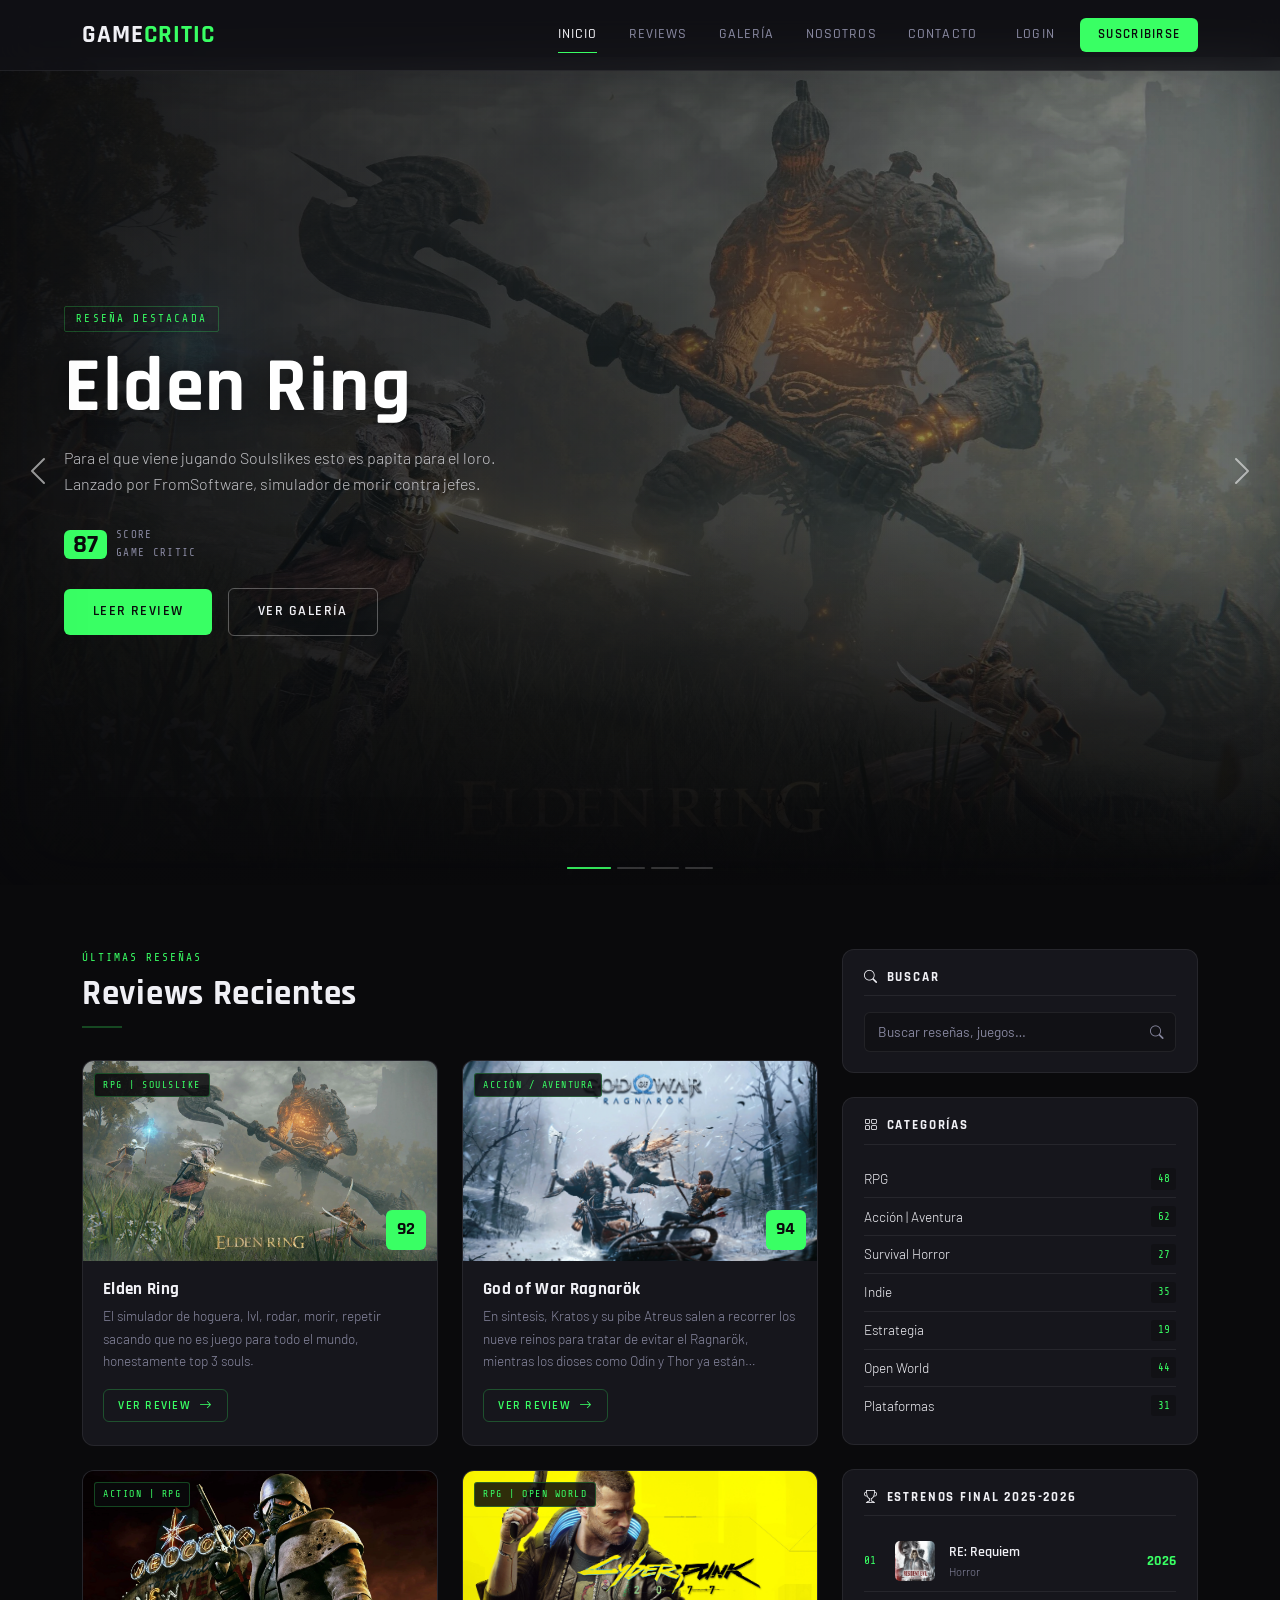
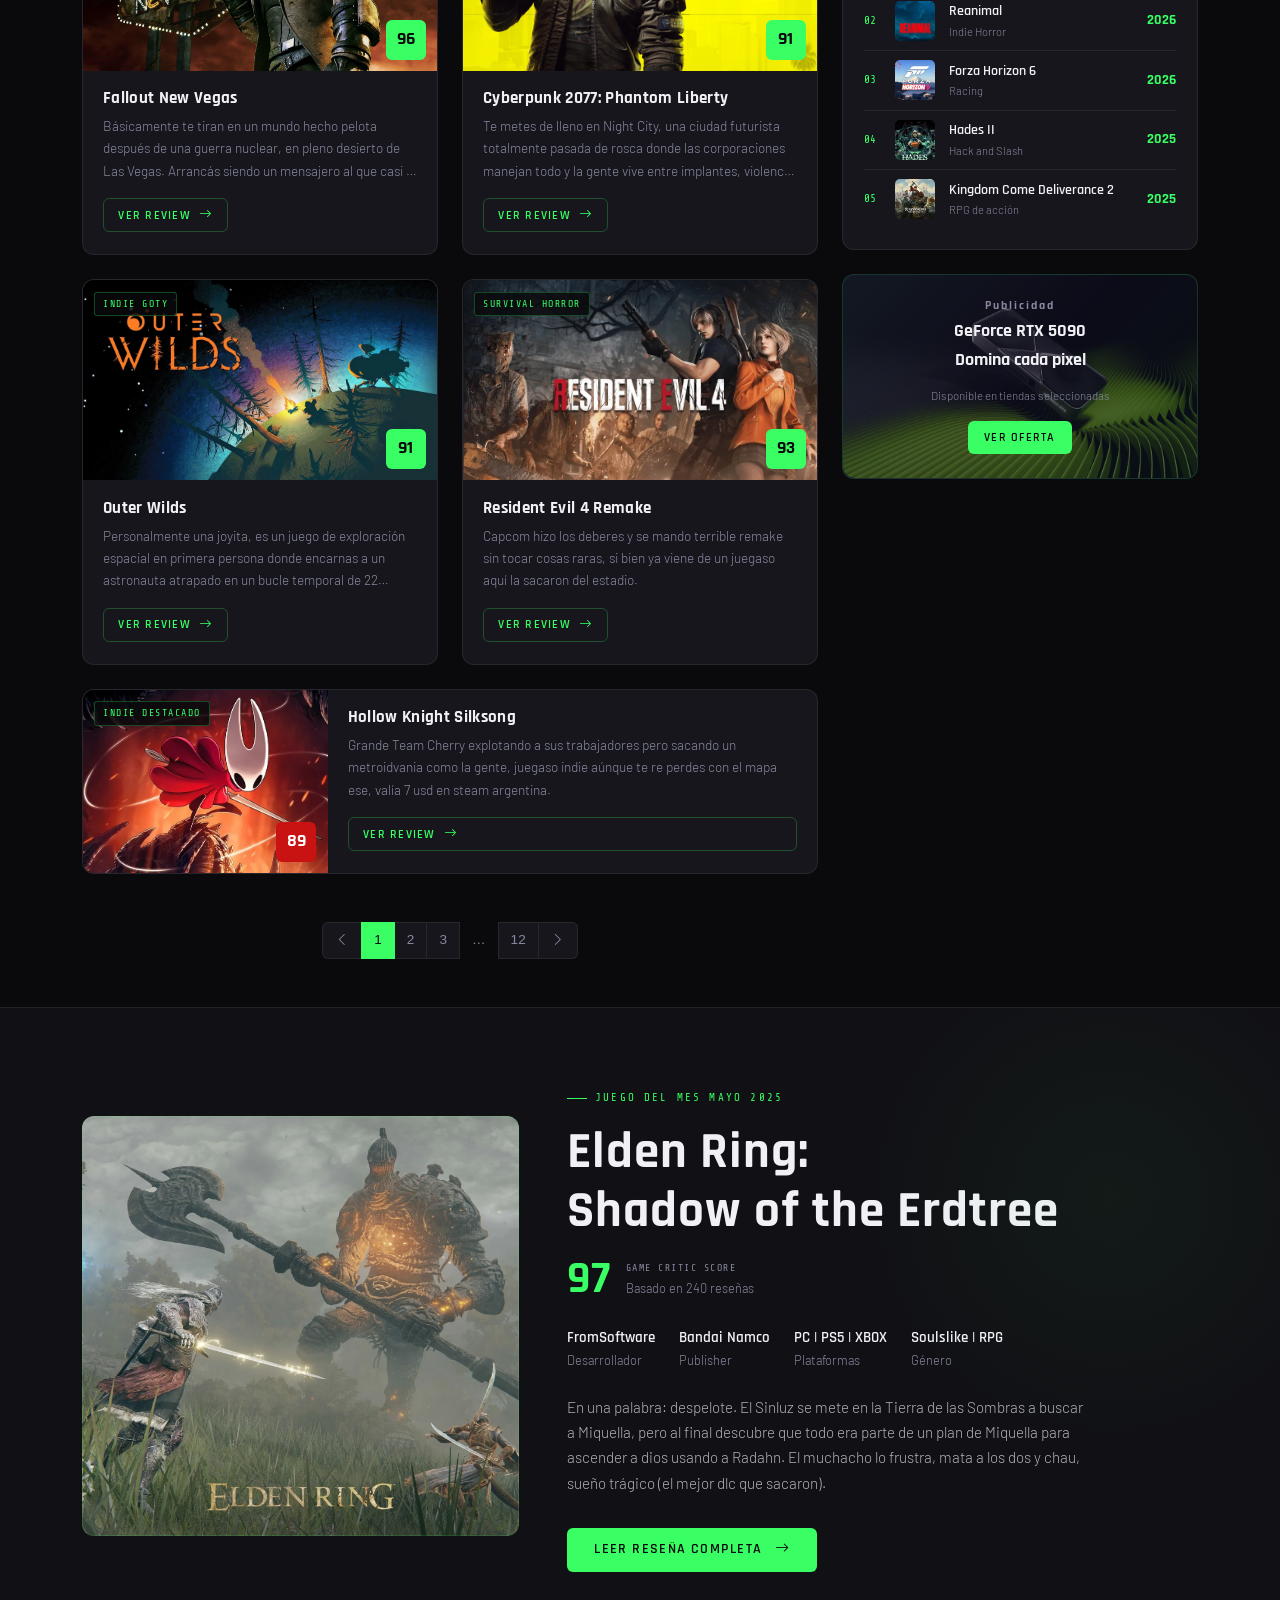
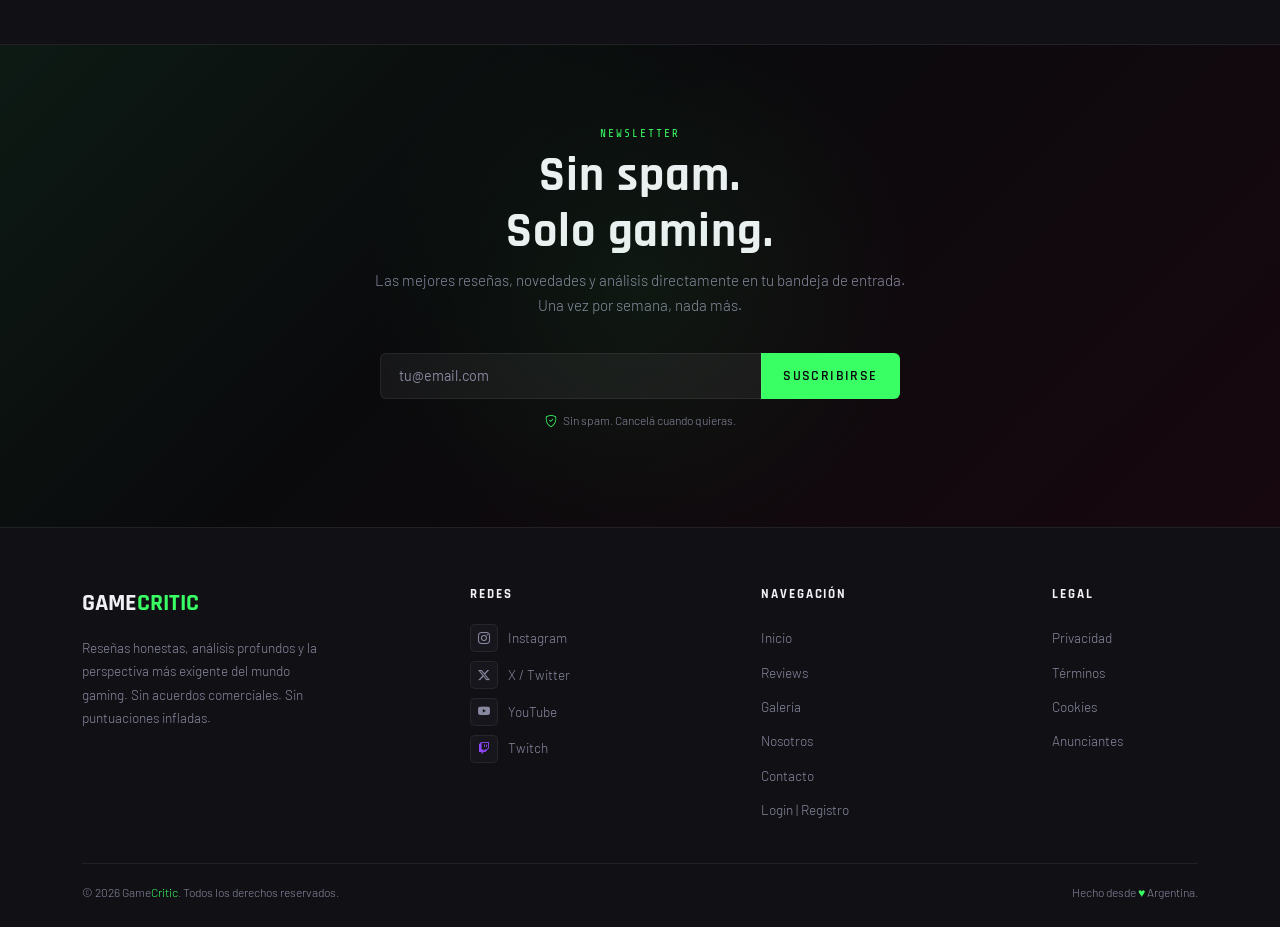
==== commit f99d1dc5: "Last Update al develop (Optimización al CSS)" ====
--- a/index.html
+++ b/index.html
@@ -438,9 +438,9 @@
                   <div class="review-card-body">
                     <h5>God of War Ragnarök</h5>
                     <p>
-                      La conclusión de la saga nórdica entrega escenas
-                      memorables, combate refinado y una narrativa que eleva el
-                      estándar del storytelling en videojuegos.
+                      En sintesis, Kratos y su pibe Atreus salen a recorrer los
+                      nueve reinos para tratar de evitar el Ragnarök, mientras
+                      los dioses como Odín y Thor ya están armando el bardo.
                     </p>
                     <a href="pages/review.html" class="btn-review"
                       >Ver review <i class="bi bi-arrow-right ms-1"></i
@@ -460,10 +460,9 @@
                   <div class="review-card-body">
                     <h5>Fallout New Vegas</h5>
                     <p>
-                      Fallout: New Vegas básicamente te tira en un mundo hecho
-                      pelota después de una guerra nuclear, en pleno desierto de
-                      Las Vegas. Arrancás siendo un mensajero al que casi lo
-                      boletean.
+                      Básicamente te tiran en un mundo hecho pelota después de
+                      una guerra nuclear, en pleno desierto de Las Vegas.
+                      Arrancás siendo un mensajero al que casi lo boletean.
                     </p>
                     <a href="pages/review.html" class="btn-review"
                       >Ver review <i class="bi bi-arrow-right ms-1"></i
@@ -808,11 +807,11 @@
             </div>
 
             <p class="gotm-desc">
-              Shadow of the Erdtree no es simplemente una expansión — es una
-              segunda obra maestra. FromSoftware construyó el Land of Shadow con
-              la misma ambición que el juego base, empaquetado en una
-              experiencia que rivaliza con lanzamientos completos en profundidad
-              y diseño.
+              En una palabra: despelote. El Sinluz se mete en la Tierra de las
+              Sombras a buscar a Miquella, pero al final descubre que todo era
+              parte de un plan de Miquella para ascender a dios usando a Radahn.
+              El muchacho lo frustra, mata a los dos y chau, sueño trágico (el
+              mejor dlc que sacaron).
             </p>
 
             <a href="pages/review.html" class="btn-primary-gc"
--- a/css/styles.css
+++ b/css/styles.css
@@ -20,19 +20,18 @@
   --transition: 0.25s ease;
 }
 
-/* ─── base ─── */
+/* reinicio y base */
 *,
 *::before,
 *::after {
   box-sizing: border-box;
 }
-
 html {
   scroll-behavior: smooth;
 }
 
 body {
-  background-color: var(--bg-base);
+  background: var(--bg-base);
   color: var(--white);
   font-family: var(--ff-body);
   font-weight: 300;
@@ -49,13 +48,11 @@
 a:hover {
   color: var(--neon);
 }
-
 img {
   max-width: 100%;
   display: block;
 }
 
-/* ─── tipografías ─── */
 h1,
 h2,
 h3,
@@ -68,6 +65,7 @@
   line-height: 1.15;
 }
 
+/* fonts utilizadas */
 .section-label {
   font-family: var(--ff-mono);
   font-size: 0.7rem;
@@ -90,10 +88,10 @@
   height: 2px;
   background: var(--neon);
   border: none;
-  margin: 0.75rem 0 2rem 0;
-}
-
-/* ─── navbar ─── */
+  margin: 0.75rem 0 2rem;
+}
+
+/* navbar */
 #mainNav {
   background: var(--bg-glass);
   backdrop-filter: blur(18px);
@@ -110,8 +108,8 @@
   letter-spacing: 0.04em;
   color: var(--white) !important;
 }
-
-.navbar-brand span {
+.navbar-brand span,
+.footer-logo span {
   color: var(--neon);
 }
 
@@ -139,12 +137,10 @@
   transform-origin: left;
   transition: transform var(--transition);
 }
-
 .nav-link:hover,
 .nav-link.active {
   color: var(--white) !important;
 }
-
 .nav-link:hover::after,
 .nav-link.active::after {
   transform: scaleX(1);
@@ -165,7 +161,6 @@
     background var(--transition),
     box-shadow var(--transition);
 }
-
 .btn-nav-subscribe:hover {
   background: #fff !important;
   box-shadow: 0 0 18px rgba(57, 255, 100, 0.45);
@@ -179,9 +174,9 @@
   filter: invert(1);
 }
 
-/* ─── hero carousel ─── */
+/* hero carousel */
 #heroCarousel {
-  margin-top: 57px; /* navbar height */
+  margin-top: 57px;
 }
 
 .hero-slide {
@@ -199,10 +194,6 @@
   transform: scale(1.06);
   transition: transform 1.2s ease;
   filter: saturate(0.8);
-}
-
-.carousel-item.active .hero-bg {
-  transform: scale(1);
 }
 
 .hero-overlay {
@@ -290,23 +281,26 @@
   text-transform: uppercase;
 }
 
-.btn-hero {
+/* botones hero */
+.btn-hero,
+.btn-hero-outline {
   font-family: var(--ff-display);
   font-size: 0.9rem;
   font-weight: 600;
   letter-spacing: 0.1em;
   text-transform: uppercase;
-  color: var(--bg-base);
-  background: var(--neon);
-  border: none;
+  border-radius: var(--radius);
   padding: 0.7rem 1.8rem;
-  border-radius: var(--radius);
   display: inline-block;
   transition:
     box-shadow var(--transition),
     background var(--transition);
 }
-
+.btn-hero {
+  color: var(--bg-base);
+  background: var(--neon);
+  border: none;
+}
 .btn-hero:hover {
   background: #fff;
   color: var(--bg-base);
@@ -319,14 +313,13 @@
   border: 1px solid rgba(255, 255, 255, 0.3);
   margin-left: 0.8rem;
 }
-
 .btn-hero-outline:hover {
   background: rgba(255, 255, 255, 0.1);
   color: var(--white);
   box-shadow: none;
 }
 
-/* carousel controls */
+/* controles del carousel */
 .carousel-control-prev,
 .carousel-control-next {
   width: 6%;
@@ -334,7 +327,6 @@
   opacity: 0.6;
   transition: opacity var(--transition);
 }
-
 .carousel-control-prev:hover,
 .carousel-control-next:hover {
   opacity: 1;
@@ -346,22 +338,23 @@
   border-radius: 1px;
   background: rgba(255, 255, 255, 0.4);
   border: none;
+  position: relative;
+  overflow: hidden;
   transition:
     background var(--transition),
     width var(--transition);
 }
-
 .carousel-indicators .active {
   background: var(--neon);
   width: 44px;
 }
 
-/* ─── contenido principal ─── */
+/* contenido principal */
 .content-wrapper {
   padding: 4rem 0 2rem;
 }
 
-/* ─── cards ─── */
+/* cards */
 .review-card {
   background: var(--bg-card);
   border: 1px solid var(--border-glass);
@@ -373,7 +366,6 @@
     border-color var(--transition);
   height: 100%;
 }
-
 .review-card:hover {
   transform: translateY(-4px);
   box-shadow:
@@ -387,7 +379,6 @@
   overflow: hidden;
   height: 200px;
 }
-
 .review-card-img img {
   width: 100%;
   height: 100%;
@@ -395,7 +386,6 @@
   object-position: top;
   transition: transform 0.5s ease;
 }
-
 .review-card:hover .review-card-img img {
   transform: scale(1.05);
 }
@@ -426,13 +416,12 @@
   color: var(--bg-base);
   width: 40px;
   height: 40px;
-  border-radius: 6px;
+  border-radius: var(--radius);
   display: flex;
   align-items: center;
   justify-content: center;
   line-height: 1;
 }
-
 .card-score.score-red {
   background: var(--red);
   color: #fff;
@@ -441,14 +430,12 @@
 .review-card-body {
   padding: 1.15rem 1.25rem 1.4rem;
 }
-
 .review-card-body h5 {
   font-size: 1.05rem;
   font-weight: 700;
   color: var(--white);
   margin-bottom: 0.4rem;
 }
-
 .review-card-body p {
   font-size: 0.85rem;
   color: var(--muted);
@@ -458,7 +445,6 @@
   -webkit-box-orient: vertical;
   overflow: hidden;
 }
-
 .review-card-body p.line-clamp-none {
   display: block;
   -webkit-line-clamp: unset;
@@ -481,13 +467,12 @@
     background var(--transition),
     color var(--transition);
 }
-
 .btn-review:hover {
   background: var(--neon);
   color: var(--bg-base);
 }
 
-/* ─── sidebar ─── */
+/* sidebar */
 .sidebar {
   position: sticky;
   top: 76px;
@@ -517,7 +502,6 @@
 .search-wrap {
   position: relative;
 }
-
 .search-wrap input {
   background: var(--bg-surface);
   border: 1px solid var(--border-glass);
@@ -528,7 +512,6 @@
   width: 100%;
   transition: border-color var(--transition);
 }
-
 .search-wrap input::placeholder {
   color: var(--muted);
 }
@@ -537,7 +520,6 @@
   border-color: var(--border-glow);
   background: var(--bg-card);
 }
-
 .search-wrap .search-icon {
   position: absolute;
   right: 0.75rem;
@@ -548,13 +530,12 @@
   pointer-events: none;
 }
 
-/* categorias */
+/* categorías */
 .cat-list {
   list-style: none;
   padding: 0;
   margin: 0;
 }
-
 .cat-list li {
   display: flex;
   align-items: center;
@@ -565,24 +546,28 @@
   cursor: pointer;
   transition: color var(--transition);
 }
-
 .cat-list li:last-child {
   border-bottom: none;
 }
-.cat-list li:hover {
-  color: var(--neon);
+.cat-list li:hover,
+.cat-list li a:hover {
+  color: var(--neon);
+}
+.cat-list li a {
+  flex: 1;
+  color: inherit;
 }
 
 .cat-count {
   font-family: var(--ff-mono);
   font-size: 0.68rem;
-  color: var(--muted);
+  color: var(--neon);
   background: var(--bg-surface);
   padding: 0.1rem 0.4rem;
   border-radius: 3px;
 }
 
-/* rankin de juegos */
+/* ranking */
 .rank-item {
   display: flex;
   align-items: center;
@@ -590,11 +575,9 @@
   padding: 0.55rem 0;
   border-bottom: 1px solid var(--border-glass);
 }
-
 .rank-item:last-child {
   border-bottom: none;
 }
-
 .rank-num {
   font-family: var(--ff-mono);
   font-size: 0.7rem;
@@ -602,7 +585,6 @@
   width: 18px;
   flex-shrink: 0;
 }
-
 .rank-img {
   width: 40px;
   height: 40px;
@@ -611,12 +593,10 @@
   object-position: top;
   flex-shrink: 0;
 }
-
 .rank-info {
   flex: 1;
   min-width: 0;
 }
-
 .rank-name {
   font-family: var(--ff-display);
   font-size: 0.85rem;
@@ -625,12 +605,10 @@
   overflow: hidden;
   text-overflow: ellipsis;
 }
-
 .rank-genre {
   font-size: 0.7rem;
   color: var(--muted);
 }
-
 .rank-score {
   font-family: var(--ff-display);
   font-size: 0.9rem;
@@ -639,7 +617,7 @@
   flex-shrink: 0;
 }
 
-/* banner */
+/* banner sidebar */
 .sidebar-banner {
   background: linear-gradient(135deg, #1a0a2e 0%, #0d1a1f 100%);
   border: 1px solid rgba(57, 255, 100, 0.15);
@@ -649,7 +627,6 @@
   position: relative;
   overflow: hidden;
 }
-
 .sidebar-banner::before {
   content: "";
   position: absolute;
@@ -662,7 +639,6 @@
   );
   pointer-events: none;
 }
-
 .sidebar-banner h6 {
   font-size: 0.72rem;
   letter-spacing: 0.18em;
@@ -671,7 +647,6 @@
   margin-bottom: 0.3rem;
   color: var(--muted);
 }
-
 .sidebar-banner p {
   font-size: 1.1rem;
   font-weight: 700;
@@ -679,7 +654,6 @@
   color: var(--white);
   margin-bottom: 0.7rem;
 }
-
 .sidebar-banner small {
   display: block;
   font-size: 0.72rem;
@@ -697,7 +671,6 @@
   opacity: 0.35;
   z-index: 0;
 }
-
 .sidebar-banner > *:not(.banner-img) {
   position: relative;
   z-index: 1;
@@ -716,13 +689,12 @@
   display: inline-block;
   transition: box-shadow var(--transition);
 }
-
 .btn-banner:hover {
   box-shadow: 0 0 18px rgba(57, 255, 100, 0.5);
   color: var(--bg-base);
 }
 
-/* ─── paginación ─── */
+/* paginación */
 .pagination .page-link {
   background: var(--bg-card);
   border-color: var(--border-glass);
@@ -733,20 +705,18 @@
     background var(--transition),
     color var(--transition);
 }
-
 .pagination .page-link:hover {
   background: var(--bg-surface);
   color: var(--neon);
   border-color: var(--border-glow);
 }
-
 .pagination .active .page-link {
   background: var(--neon);
   border-color: var(--neon);
   color: var(--bg-base);
 }
 
-/* ─── juego del mes ─── */
+/* juego del mes */
 .gotm-section {
   background: var(--bg-surface);
   border-top: 1px solid var(--border-glass);
@@ -755,7 +725,6 @@
   position: relative;
   overflow: hidden;
 }
-
 .gotm-section::before {
   content: "";
   position: absolute;
@@ -777,7 +746,6 @@
   border-radius: var(--radius-lg);
   overflow: hidden;
 }
-
 .gotm-img-wrap::after {
   content: "";
   position: absolute;
@@ -785,7 +753,6 @@
   border-radius: var(--radius-lg);
   box-shadow: inset 0 0 0 1px rgba(57, 255, 100, 0.15);
 }
-
 .gotm-img-wrap img {
   width: 100%;
   height: 420px;
@@ -805,7 +772,6 @@
   color: var(--neon);
   margin-bottom: 1rem;
 }
-
 .gotm-badge span {
   display: inline-block;
   width: 20px;
@@ -824,7 +790,6 @@
   gap: 1rem;
   margin-bottom: 1.5rem;
 }
-
 .gotm-score-num {
   font-family: var(--ff-display);
   font-size: 2.8rem;
@@ -832,13 +797,11 @@
   color: var(--neon);
   line-height: 1;
 }
-
 .gotm-score-details {
   display: flex;
   flex-direction: column;
   gap: 0.15rem;
 }
-
 .gotm-score-label {
   font-family: var(--ff-mono);
   font-size: 0.62rem;
@@ -853,12 +816,10 @@
   flex-wrap: wrap;
   margin-bottom: 1.5rem;
 }
-
 .gotm-meta-item {
   font-size: 0.8rem;
   color: var(--muted);
 }
-
 .gotm-meta-item strong {
   display: block;
   font-family: var(--ff-display);
@@ -874,6 +835,7 @@
   max-width: 520px;
 }
 
+/* reutilizado en juego del mes */
 .btn-primary-gc {
   font-family: var(--ff-display);
   font-size: 0.88rem;
@@ -890,21 +852,19 @@
     box-shadow var(--transition),
     background var(--transition);
 }
-
 .btn-primary-gc:hover {
   background: #fff;
   color: var(--bg-base);
   box-shadow: 0 0 24px rgba(57, 255, 100, 0.45);
 }
 
-/* ─── newsletter ─── */
+/* newsletter */
 .newsletter-section {
   background: linear-gradient(135deg, #0d1a14 0%, #0a0a0c 40%, #17080f 100%);
   padding: 5rem 0;
   position: relative;
   overflow: hidden;
 }
-
 .newsletter-section::before {
   content: "";
   position: absolute;
@@ -926,7 +886,6 @@
   font-size: clamp(1.8rem, 4vw, 3rem);
   margin-bottom: 0.5rem;
 }
-
 .newsletter-sub {
   font-size: 0.95rem;
   color: var(--muted);
@@ -941,7 +900,6 @@
   padding: 0.7rem 1.1rem;
   font-size: 0.9rem;
 }
-
 .newsletter-form .form-control::placeholder {
   color: var(--muted);
 }
@@ -968,7 +926,6 @@
     box-shadow var(--transition);
   white-space: nowrap;
 }
-
 .newsletter-form .btn-sub:hover {
   background: #fff;
   box-shadow: 0 0 20px rgba(57, 255, 100, 0.4);
@@ -979,32 +936,30 @@
   color: var(--muted);
   margin-top: 0.75rem;
 }
-
-/* ─── footer ─── */
+.newsletter-form-wrap {
+  width: 100%;
+  max-width: 520px;
+  margin: 0 auto;
+}
+
+/* footer */
 .site-footer {
   background: var(--bg-surface);
   border-top: 1px solid var(--border-glass);
   padding: 3.5rem 0 1.5rem;
 }
-
 .footer-logo {
   font-family: var(--ff-display);
   font-size: 1.5rem;
   font-weight: 700;
   margin-bottom: 0.8rem;
 }
-
-.footer-logo span {
-  color: var(--neon);
-}
-
 .footer-desc {
   font-size: 0.85rem;
   color: var(--muted);
   line-height: 1.7;
   max-width: 240px;
 }
-
 .footer-heading {
   font-family: var(--ff-display);
   font-size: 0.8rem;
@@ -1023,7 +978,6 @@
   flex-direction: column;
   gap: 0.55rem;
 }
-
 .footer-social a {
   display: flex;
   align-items: center;
@@ -1032,11 +986,9 @@
   color: var(--muted);
   transition: color var(--transition);
 }
-
 .footer-social a:hover {
   color: var(--neon);
 }
-
 .footer-social .s-icon {
   width: 28px;
   height: 28px;
@@ -1058,13 +1010,11 @@
   flex-direction: column;
   gap: 0.5rem;
 }
-
 .footer-links a {
   font-size: 0.85rem;
   color: var(--muted);
   transition: color var(--transition);
 }
-
 .footer-links a:hover {
   color: var(--neon);
 }
@@ -1079,18 +1029,16 @@
   flex-wrap: wrap;
   gap: 0.5rem;
 }
-
 .footer-bottom p {
   font-size: 0.75rem;
   color: var(--muted);
   margin: 0;
 }
-
 .footer-bottom .neon-dot {
   color: var(--neon);
 }
 
-/* ─── placeholder  ─── */
+/* placeholder */
 .page-placeholder {
   min-height: 100vh;
   display: flex;
@@ -1110,13 +1058,11 @@
   border-bottom: 1px solid var(--border-glass);
   text-align: center;
 }
-
 .placeholder-hero h1 {
   font-size: clamp(2.5rem, 6vw, 5rem);
   color: var(--white);
   margin-bottom: 1rem;
 }
-
 .placeholder-hero p {
   color: var(--muted);
   font-size: 1rem;
@@ -1136,34 +1082,18 @@
   display: inline-block;
   transition: box-shadow var(--transition);
 }
-
 .btn-back:hover {
   box-shadow: 0 0 20px rgba(57, 255, 100, 0.4);
   color: var(--bg-base);
 }
 
-/* ─── utilidades bootstrap ─── */
-.text-neon {
-  color: var(--neon);
-}
-.text-muted-gc {
-  color: var(--muted);
-}
-.bg-surface {
-  background: var(--bg-surface);
-}
-.border-gc {
-  border-color: var(--border-glass) !important;
-}
-
-/* ─── modal suscripción ─── */
+/* suscripción */
 .modal-gc {
   background: var(--bg-surface);
   border: 1px solid var(--border-glass);
   border-radius: var(--radius-lg);
   overflow: hidden;
 }
-
 .modal-gc-header {
   background: var(--bg-card);
   border-bottom: 1px solid var(--border-glass);
@@ -1172,7 +1102,6 @@
   align-items: flex-start;
   justify-content: space-between;
 }
-
 .modal-gc-title {
   font-family: var(--ff-display);
   font-size: 1.5rem;
@@ -1181,12 +1110,10 @@
   line-height: 1.2;
   margin: 0;
 }
-
 .modal-gc-body {
   padding: 1.75rem;
   background: var(--bg-surface);
 }
-
 .modal-gc-desc {
   font-size: 0.88rem;
   color: var(--muted);
@@ -1213,11 +1140,9 @@
   width: 100%;
   transition: border-color var(--transition);
 }
-
 .modal-gc-input::placeholder {
   color: var(--muted);
 }
-
 .modal-gc-input:focus {
   outline: none;
   box-shadow: none;
@@ -1225,6 +1150,13 @@
   background: rgba(57, 255, 100, 0.03);
   color: var(--white);
 }
+.modal-gc-input.input-error {
+  border-color: var(--red);
+}
+.modal-gc-input.input-error:focus {
+  border-color: var(--red);
+  background: rgba(230, 57, 70, 0.04);
+}
 
 .modal-gc-note {
   font-size: 0.72rem;
@@ -1233,32 +1165,20 @@
   margin-top: 1rem;
   margin-bottom: 0;
 }
-
 .modal-gc-error {
   font-size: 0.72rem;
   color: var(--red);
   margin-top: 0.35rem;
   display: none;
 }
-
 .modal-gc-error.visible {
   display: block;
-}
-
-.modal-gc-input.input-error {
-  border-color: var(--red);
-}
-
-.modal-gc-input.input-error:focus {
-  border-color: var(--red);
-  background: rgba(230, 57, 70, 0.04);
 }
 
 .modal-gc-exito {
   text-align: center;
   padding: 1.5rem 0;
 }
-
 .modal-gc-exito p {
   font-family: var(--ff-display);
   font-size: 1.15rem;
@@ -1267,30 +1187,148 @@
   margin-top: 0.75rem;
   margin-bottom: 0;
 }
-
 .modal-gc-exito p span {
   font-size: 0.85rem;
   font-weight: 400;
   color: var(--muted);
 }
-
 .modal-backdrop {
   backdrop-filter: blur(4px);
 }
 
-/* ─── responsive  ─── */
+/* utilidades */
+.text-neon {
+  color: var(--neon);
+}
+.text-muted-gc {
+  color: var(--muted);
+}
+.bg-surface {
+  background: var(--bg-surface);
+}
+.border-gc {
+  border-color: var(--border-glass) !important;
+}
+
+/* para que vaya pasando solo */
+
+/* Barra de progreso en indicadores (5.5 s = data-bs-interval) */
+.carousel-indicators [data-bs-target]::after {
+  content: "";
+  position: absolute;
+  top: 0;
+  left: 0;
+  height: 100%;
+  width: 0%;
+  background: var(--neon);
+  border-radius: 1px;
+}
+.carousel-indicators .active::after {
+  animation: slide-progress 5.5s linear forwards;
+}
+
+@keyframes slide-progress {
+  to {
+    width: 100%;
+  }
+}
+
+/* fade del hero */
+.hero-badge,
+.hero-title,
+.hero-desc,
+.hero-score,
+.hero-content > div:last-child {
+  opacity: 0;
+  transform: translateY(22px);
+  transition: none;
+}
+.carousel-item.active .hero-badge {
+  animation: hero-in 0.55s ease forwards 0.15s;
+}
+.carousel-item.active .hero-title {
+  animation: hero-in 0.6s ease forwards 0.3s;
+}
+.carousel-item.active .hero-desc {
+  animation: hero-in 0.6s ease forwards 0.45s;
+}
+.carousel-item.active .hero-score {
+  animation: hero-in 0.55s ease forwards 0.58s;
+}
+.carousel-item.active .hero-content > div:last-child {
+  animation: hero-in 0.55s ease forwards 0.7s;
+}
+
+@keyframes hero-in {
+  from {
+    opacity: 0;
+    transform: translateY(22px);
+  }
+  to {
+    opacity: 1;
+    transform: translateY(0);
+  }
+}
+
+/* slide */
+.carousel-item.active .hero-bg {
+  animation: ken-burns 6s ease forwards;
+}
+@keyframes ken-burns {
+  0% {
+    transform: scale(1.06);
+    filter: saturate(0.7);
+  }
+  100% {
+    transform: scale(1);
+    filter: saturate(0.85);
+  }
+}
+
+/* viñeta */
+#heroCarousel::after {
+  content: "";
+  position: absolute;
+  inset: 0;
+  pointer-events: none;
+  z-index: 2;
+  box-shadow: inset 0 0 80px rgba(10, 10, 12, 0.35);
+  animation: vignette-pulse 5.5s ease-in-out infinite;
+}
+@keyframes vignette-pulse {
+  0%,
+  100% {
+    opacity: 0.6;
+  }
+  50% {
+    opacity: 1;
+  }
+}
+
+/* Pulso en flechas */
+.carousel-control-prev-icon,
+.carousel-control-next-icon {
+  animation: arrow-pulse 2.8s ease-in-out infinite;
+}
+@keyframes arrow-pulse {
+  0%,
+  100% {
+    opacity: 0.7;
+    transform: scale(1);
+  }
+  50% {
+    opacity: 1;
+    transform: scale(1.12);
+  }
+}
+
+/* todo el responsive */
 @media (max-width: 991.98px) {
   .sidebar {
     position: static;
   }
-
   .gotm-img-wrap img {
     height: 300px;
-  }
-
-  .gotm-score-block {
-    flex-direction: column;
-    gap: 0.5rem;
   }
 }
 
@@ -1298,23 +1336,21 @@
   .hero-slide {
     height: 75vh;
   }
-
   .hero-content {
     max-width: 100%;
   }
-
   .btn-hero-outline {
     display: none;
   }
 
   .newsletter-form {
     flex-direction: column;
-  }
-  .newsletter-form .form-control {
-    border-radius: var(--radius);
-  }
+    gap: 0.5rem;
+  }
+  .newsletter-form .form-control,
   .newsletter-form .btn-sub {
-    border-radius: var(--radius);
+    border-radius: var(--radius) !important;
+    width: 100%;
   }
 
   .footer-bottom {
@@ -1322,40 +1358,50 @@
     text-align: center;
   }
 
-  /* juego del mes compacto en mobile */
   .gotm-section {
     padding: 2.5rem 0;
   }
-
   .gotm-img-wrap img {
-    height: 200px;
-  }
-
+    height: 220px;
+  }
   .gotm-title {
     font-size: 1.6rem;
     margin-bottom: 0.5rem;
-  }
-
+    text-align: center;
+  }
+  .gotm-badge {
+    justify-content: center;
+    width: 100%;
+  }
   .gotm-score-block {
+    flex-direction: row;
+    align-items: center;
+    justify-content: center;
+    gap: 0.75rem;
     margin-bottom: 0.75rem;
   }
-
   .gotm-score-num {
-    font-size: 2rem;
-  }
-
+    font-size: 2.4rem;
+  }
   .gotm-meta {
-    gap: 0.75rem;
+    display: grid;
+    grid-template-columns: 1fr 1fr;
+    gap: 0.75rem 1rem;
     margin-bottom: 1rem;
-  }
-
+    text-align: center;
+  }
   .gotm-meta-item {
-    font-size: 0.75rem;
-  }
-
+    font-size: 0.78rem;
+  }
   .gotm-desc {
     font-size: 0.88rem;
     margin-bottom: 1.25rem;
+    max-width: 100%;
+    text-align: center;
+  }
+  .btn-primary-gc {
+    display: block;
+    text-align: center;
   }
 }
 
@@ -1363,75 +1409,30 @@
   .hero-title {
     font-size: 2rem;
   }
-
   .gotm-meta {
-    gap: 1rem;
-  }
-
-  /* footer centrado en mobile */
+    grid-template-columns: 1fr 1fr;
+    gap: 0.75rem 1rem;
+  }
+
   .site-footer .col-lg-4,
   .site-footer .col-lg-3,
   .site-footer .col-lg-2 {
     text-align: center;
   }
-
   .footer-desc {
     max-width: 100%;
     margin-left: auto;
     margin-right: auto;
   }
-
   .footer-social {
     align-items: center;
   }
-
-  .footer-social a {
+  .footer-social a,
+  .footer-bottom {
     justify-content: center;
   }
-
-  .footer-links {
-    align-items: center;
-  }
-
+  .footer-links,
   .footer-bottom {
     align-items: center;
   }
 }
-
-/* ─── categorías: link ocupa toda la fila ─── */
-.cat-list li {
-  cursor: pointer;
-}
-
-.cat-list li a {
-  flex: 1;
-  color: inherit;
-}
-
-.cat-list li a:hover {
-  color: var(--neon);
-}
-
-/* ─── newsletter responsive fix ─── */
-.newsletter-form-wrap {
-  width: 100%;
-  max-width: 520px;
-  margin: 0 auto;
-}
-
-@media (max-width: 767.98px) {
-  .newsletter-form {
-    flex-direction: column;
-    gap: 0.5rem;
-  }
-
-  .newsletter-form .form-control {
-    border-radius: var(--radius) !important;
-    width: 100%;
-  }
-
-  .newsletter-form .btn-sub {
-    border-radius: var(--radius) !important;
-    width: 100%;
-  }
-}
